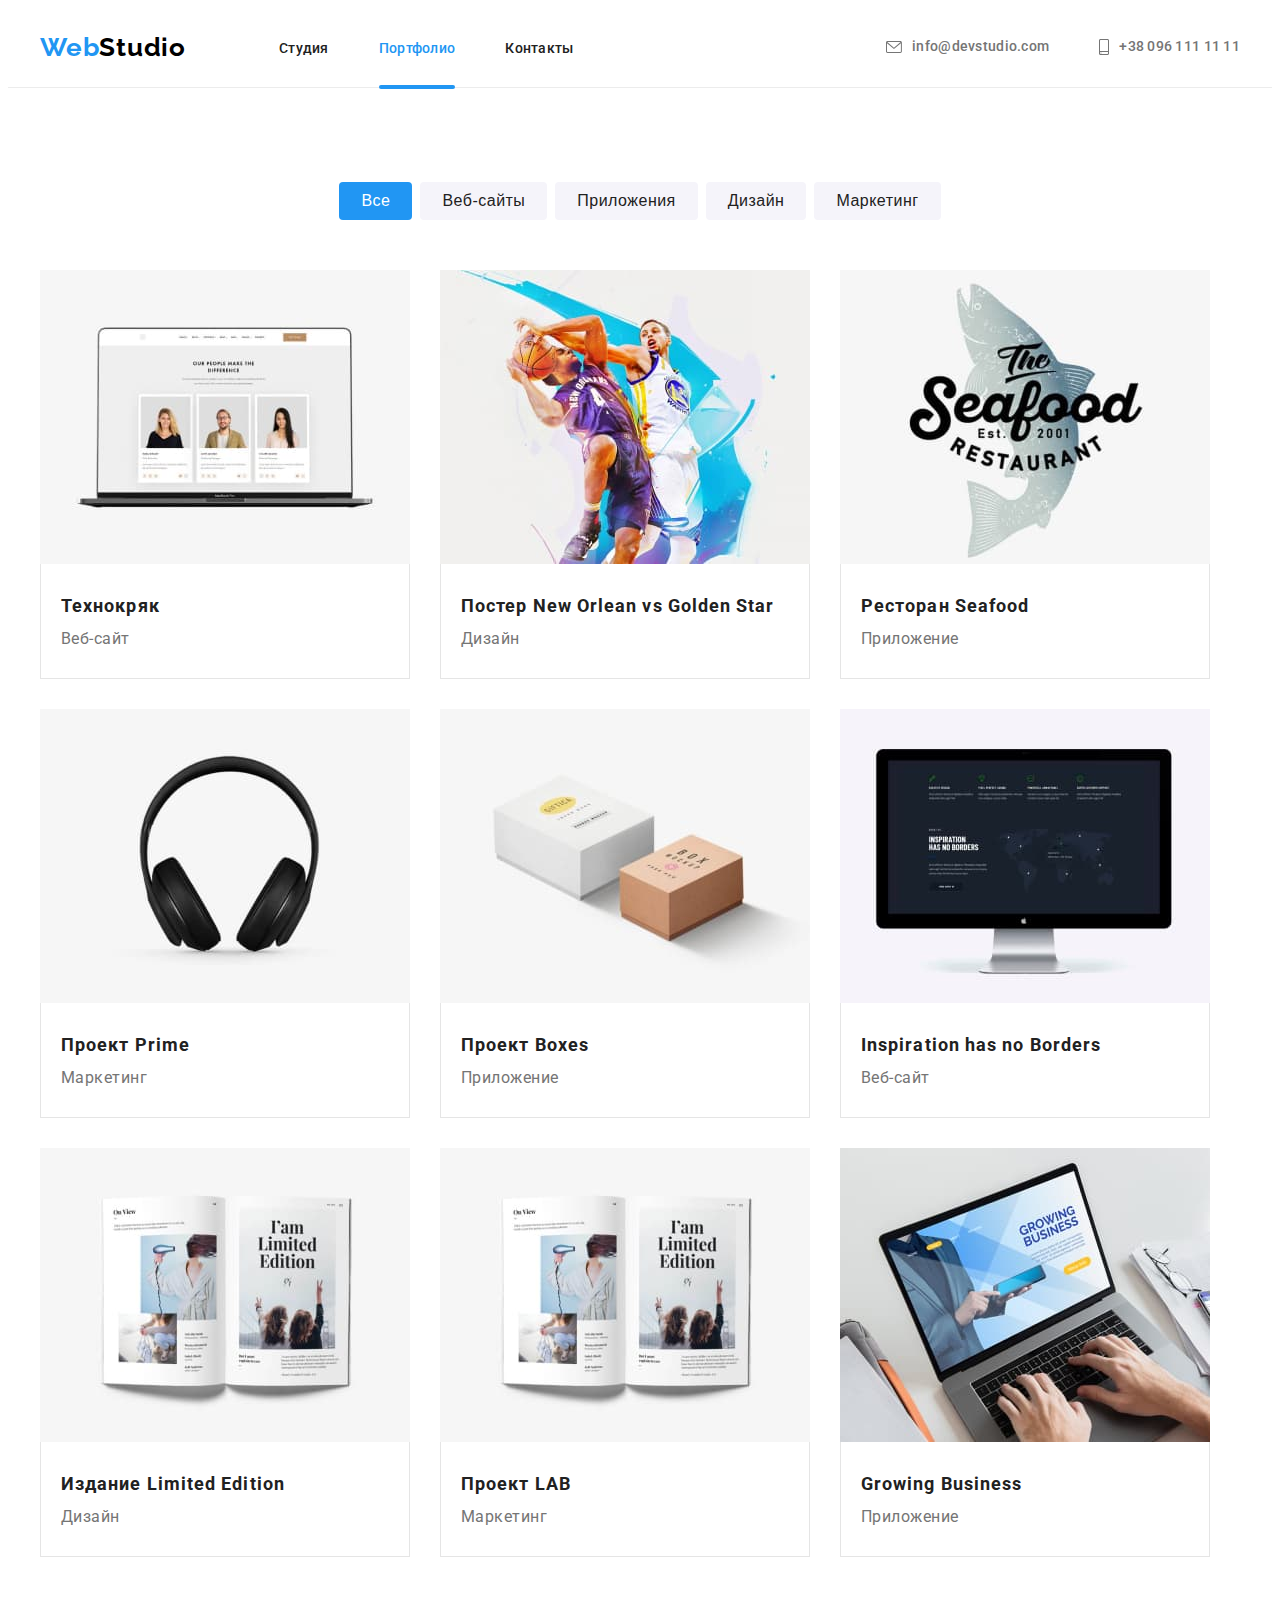
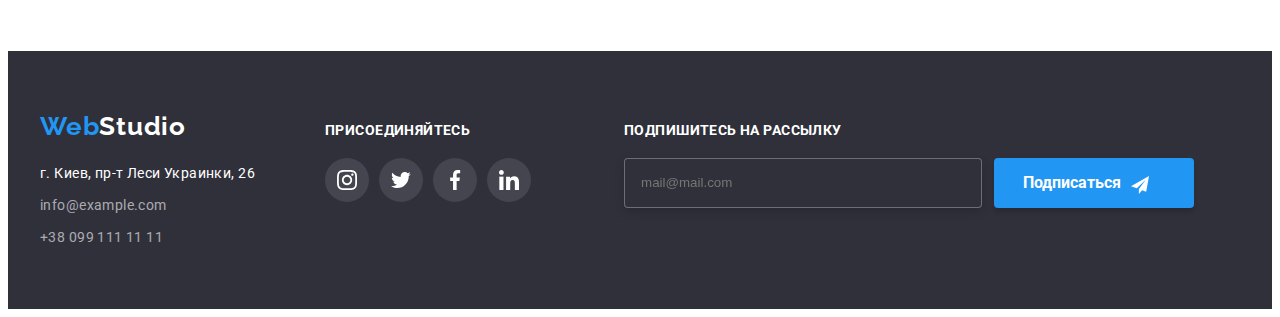
==== portfolio.html @ 1039cb72 "portfolio-bem" ====
<!DOCTYPE html>
<html lang="ru">
  <head>
    <meta charset="UTF-8" />
    <meta http-equiv="X-UA-Compatible" content="IE=edge" />
    <meta name="viewport" content="width=device-width, initial-scale=1.0" />
    <title>Портфолио</title>
    <link rel="preconnect" href="https://fonts.gstatic.com" />
    <link
      href="https://fonts.googleapis.com/css2?family=Raleway:wght@700&family=Roboto:wght@400;500;700;900&display=swap"
      rel="stylesheet"
    />
    <link
      rel="stylesheet"
      href="https://cdnjs.cloudflare.com/ajax/libs/modern-normalize/1.1.0/modern-normalize.min.css"
      integrity="sha512-wpPYUAdjBVSE4KJnH1VR1HeZfpl1ub8YT/NKx4PuQ5NmX2tKuGu6U/JRp5y+Y8XG2tV+wKQpNHVUX03MfMFn9Q=="
      crossorigin="anonymous"
      referrerpolicy="no-referrer"
    />
    <link
      rel="stylesheet"
      href="https://cdnjs.cloudflare.com/ajax/libs/animate.css/4.1.1/animate.min.css"
    />
    <link rel="stylesheet" href="./css/styles.css" />
  </head>
  <body>
    <!--Hader-->
    <header class="header">
      <div class="container header-container">
        <nav class="navigation-header">
          <a class="navigation-header__logo link" href="./" lang="en"
            ><span class="navigation-header__logo-type">Web</span>Studio</a
          >
          <ul class="menu list">
            <li class="menu__item">
              <a class="menu__link menu__link--link" href="./index.html">Студия</a>
            </li>
            <li class="menu__item">
              <a class="menu__link menu__link--curent menu__link--link" href="./portfolio.html"
                >Портфолио</a
              >
            </li>
            <li class="menu__item">
              <a class="menu__link menu__link--link" href="">Контакты</a>
            </li>
          </ul>
        </nav>
        <ul class="contacts-list-header list">
          <li class="contacts-list-header__item">
            <a class="contacts-list-header__mail link" href="mailto:info@devstudio.com">
              <svg class="contacts-list-header__icon-contact" width="16px" height="12px">
                <use href="./images/icons.svg#icon-mail"></use>
              </svg>
              info@devstudio.com</a
            >
          </li>
          <li class="contacts-list-header__item">
            <a class="contacts-list-header__phone-number link" href="tel:+380961111111">
              <svg class="contacts-list-header__icon-contact" width="10px" height="16px">
                <use href="./images/icons.svg#icon-smartphone"></use>
              </svg>
              +38 096 111 11 11</a
            >
          </li>
        </ul>
      </div>
    </header>
    <!--Portfolio-->
    <main>
      <section class="main-container-portfolio">
        <div class="container-portfolio">
          <h1 class="portfolio-title--visually-hidden">Портфолио</h1>
          <ul class="porfolio-list porfolio-list--list">
            <li class="portfolio-list__btn-item">
              <button class="portfolio-list__btn portfolio-list__btn--curent" type="button">
                Все
              </button>
            </li>
            <li class="portfolio-list__btn-item">
              <button class="portfolio-list__btn" type="button">Веб-сайты</button>
            </li>
            <li class="portfolio-list__btn-item">
              <button class="portfolio-list__btn" type="button">Приложения</button>
            </li>
            <li class="portfolio-list__btn-item">
              <button class="portfolio-list__btn" type="button">Дизайн</button>
            </li>
            <li class="portfolio-list__btn-item">
              <button class="portfolio-list__btn" type="button">Маркетинг</button>
            </li>
          </ul>
          <ul class="portfolio-projects portfolio-projects--link">
            <li class="portfolio-projects__item-card">
              <article class="portfolio-projects-product">
                <a
                  class="portfolio-projects__link-overlay--link portfolio-projects__link-overlay"
                  href=""
                >
                  <div class="portfolio-projects__thumb">
                    <img
                      src="./images/portfolio/технокряк.jpg"
                      alt="Технокряк"
                      width="370"
                      height="294"
                    />

                    <p class="portfolio-projects__thumb-text">
                      Технокряк это современная площадка распространения коронавируса. Компании
                      используют эту платформу для цифрового шпионажа и атак на защищённые сервера
                      конкурентов.
                    </p>
                  </div>
                  <div class="portfolio-projects__card">
                    <h3 class="portfolio-projects__title-item">Технокряк</h3>
                    <p class="portfolio-projects__text">Веб-сайт</p>
                  </div>
                </a>
              </article>
            </li>
            <li class="portfolio-projects__item-card">
              <article class="portfolio-projects-product">
                <a
                  class="portfolio-projects__link-overlay--link portfolio-projects__link-overlay"
                  href=""
                >
                  <div class="portfolio-projects__thumb">
                    <img
                      src="./images/portfolio/neworleanvsgoldenstar.jpg"
                      alt="Постер New Orlean vs Golden Star"
                      width="370"
                      height="294"
                    />
                    <p class="portfolio-projects__thumb-text">
                      Технокряк это современная площадка распространения коронавируса. Компании
                      используют эту платформу для цифрового шпионажа и атак на защищённые сервера
                      конкурентов.
                    </p>
                  </div>
                  <div class="portfolio-projects__card">
                    <h3 class="portfolio-projects__title-item">
                      Постер <span lang="en">New Orlean vs Golden Star</span>
                    </h3>
                    <p class="portfolio-projects__text">Дизайн</p>
                  </div>
                </a>
              </article>
            </li>
            <li class="portfolio-projects__item-card">
              <article class="portfolio-projects-product">
                <a
                  class="portfolio-projects__link-overlay--link portfolio-projects__link-overlay"
                  href=""
                >
                  <div class="portfolio-projects__thumb">
                    <img
                      src="./images/portfolio/seafood.jpg"
                      alt="Ресторан Seafood"
                      width="370"
                      height="294"
                    />
                    <p class="portfolio-projects__thumb-text">
                      Технокряк это современная площадка распространения коронавируса. Компании
                      используют эту платформу для цифрового шпионажа и атак на защищённые сервера
                      конкурентов.
                    </p>
                  </div>
                  <div class="portfolio-projects__card">
                    <h3 class="portfolio-projects__title-item">
                      Ресторан <span lang="en">Seafood</span>
                    </h3>
                    <p class="portfolio-projects__text">Приложение</p>
                  </div>
                </a>
              </article>
            </li>
            <li class="portfolio-projects__item-card">
              <article class="portfolio-projects-product">
                <a
                  class="portfolio-projects__link-overlay--link portfolio-projects__link-overlay"
                  href=""
                >
                  <div class="portfolio-projects__thumb">
                    <img
                      src="./images/portfolio/prime.jpg"
                      alt="Проект Prime"
                      width="370"
                      height="294"
                    />
                    <p class="portfolio-projects__thumb-text">
                      Технокряк это современная площадка распространения коронавируса. Компании
                      используют эту платформу для цифрового шпионажа и атак на защищённые сервера
                      конкурентов.
                    </p>
                  </div>
                  <div class="portfolio-projects__card">
                    <h3 class="portfolio-projects__title-item">
                      Проект <span lang="en">Prime</span>
                    </h3>
                    <p class="portfolio-projects__text">Маркетинг</p>
                  </div>
                </a>
              </article>
            </li>
            <li class="portfolio-projects__item-card">
              <article class="portfolio-projects-product">
                <a
                  class="portfolio-projects__link-overlay--link portfolio-projects__link-overlay"
                  href=""
                >
                  <div class="portfolio-projects__thumb">
                    <img
                      src="./images/portfolio/boxes.jpg"
                      alt="Проект Boxes"
                      width="370"
                      height="294"
                    />
                    <p class="portfolio-projects__thumb-text">
                      Технокряк это современная площадка распространения коронавируса. Компании
                      используют эту платформу для цифрового шпионажа и атак на защищённые сервера
                      конкурентов.
                    </p>
                  </div>
                  <div class="portfolio-projects__card">
                    <h3 class="portfolio-projects__title-item">
                      Проект <span lang="en">Boxes</span>
                    </h3>
                    <p class="portfolio-projects__text">Приложение</p>
                  </div>
                </a>
              </article>
            </li>
            <li class="portfolio-projects__item-card">
              <article class="portfolio-projects-product">
                <a
                  class="portfolio-projects__link-overlay--link portfolio-projects__link-overlay"
                  href=""
                >
                  <div class="portfolio-projects__thumb">
                    <img
                      src="./images/portfolio/borders.jpg"
                      alt="Inspiration has no Borders"
                      width="370"
                      height="294"
                    />
                    <p class="portfolio-projects__thumb-text">
                      Технокряк это современная площадка распространения коронавируса. Компании
                      используют эту платформу для цифрового шпионажа и атак на защищённые сервера
                      конкурентов.
                    </p>
                  </div>
                  <div class="portfolio-projects__card">
                    <h3 class="portfolio-projects__title-item" lang="en">
                      Inspiration has no Borders
                    </h3>
                    <p class="portfolio-projects__text">Веб-сайт</p>
                  </div>
                </a>
              </article>
            </li>
            <li class="portfolio-item portfolio-item-card">
              <article class="portfolio-product">
                <a class="link portfolio-link-overlay" href=""> </a>
              </article>
            </li>
            <li class="portfolio-projects__item-card">
              <article class="portfolio-projects-product">
                <a
                  class="portfolio-projects__link-overlay--link portfolio-projects__link-overlay"
                  href=""
                >
                  <div class="portfolio-projects__thumb">
                    <img
                      src="./images/portfolio/limitededition.jpg"
                      alt="Издание Limited Edition"
                      width="370"
                      height="294"
                    />
                    <p class="portfolio-projects__thumb-text">
                      Технокряк это современная площадка распространения коронавируса. Компании
                      используют эту платформу для цифрового шпионажа и атак на защищённые сервера
                      конкурентов.
                    </p>
                  </div>
                  <div class="portfolio-projects__card">
                    <h3 class="portfolio-projects__title-item">
                      Издание <span lang="en">Limited Edition</span>
                    </h3>
                    <p class="portfolio-projects__text">Дизайн</p>
                  </div>
                </a>
              </article>
            </li>
            <li class="portfolio-projects__item-card">
              <article class="portfolio-projects-product">
                <a
                  class="portfolio-projects__link-overlay--link portfolio-projects__link-overlay"
                  href=""
                >
                  <div class="portfolio-projects__thumb">
                    <img
                      src="./images/portfolio/limitededition.jpg"
                      alt="Издание Limited Edition"
                      width="370"
                      height="294"
                    />
                    <p class="portfolio-projects__thumb-text">
                      Технокряк это современная площадка распространения коронавируса. Компании
                      используют эту платформу для цифрового шпионажа и атак на защищённые сервера
                      конкурентов.
                    </p>
                  </div>
                  <div class="portfolio-projects__card">
                    <h3 class="portfolio-projects__title-item">
                      Проект <span lang="en">LAB</span>
                    </h3>
                    <p class="portfolio-projects__text">Маркетинг</p>
                  </div>
                </a>
              </article>
            </li>
            <li class="portfolio-projects__item-card">
              <article class="portfolio-projects-product">
                <a
                  class="portfolio-projects__link-overlay--link portfolio-projects__link-overlay"
                  href=""
                >
                  <div class="portfolio-projects__thumb">
                    <img
                      src="./images/portfolio/growingbusiness.jpg"
                      alt="Inspiration has no Borders"
                      width="370"
                      height="294"
                    />
                    <p class="portfolio-projects__thumb-text">
                      Технокряк это современная площадка распространения коронавируса. Компании
                      используют эту платформу для цифрового шпионажа и атак на защищённые сервера
                      конкурентов.
                    </p>
                  </div>
                  <div class="portfolio-projects__card">
                    <h3 class="portfolio-projects__title-item" lang="en">Growing Business</h3>
                    <p class="portfolio-projects__text">Приложение</p>
                  </div>
                </a>
              </article>
            </li>
          </ul>
        </div>
      </section>
    </main>
    <!--Footer-->
    <footer class="footer">
      <div class="flex-footer container">
        <div class="footer-contacts__contacts">
          <h2 class="footer-contacts__contacts footer-contacts__contacts--visualyhidden">
            Контакты
          </h2>
          <a
            class="footer-contacts__logo-footer footer-contacts__logo-footer--link"
            href="./"
            lang="en"
            ><span class="footer-contacts__logo-type-footer">Web</span>Studio</a
          >
          <address>
            <ul class="address-list address-list--list">
              <li class="address-list__item">
                <a
                  class="address-list__link address-list__link--link"
                  href="https://goo.gl/maps/BbPh7oP68rW8EFUw8"
                  target="_blank"
                  rel="noopener noreferrer"
                  >г. Киев, пр-т Леси Украинки, 26</a
                >
              </li>
              <li class="address-list__item">
                <a
                  class="address-list__mail address-list__link--link"
                  href="mailto:info@example.com"
                  >info@example.com</a
                >
              </li>
              <li class="address-list__item">
                <a class="address-list__phone address-list__link--link" href="tel:+380991111111"
                  >+38 099 111 11 11</a
                >
              </li>
            </ul>
          </address>
        </div>
        <div class="footer-link">
          <h2 class="footer-title">присоединяйтесь</h2>
          <ul class="footer-social-list footer-social-list--list">
            <li class="footer-social-list__item">
              <a href="" class="footer-social-list__link address-list__link--link">
                <svg class="social-list-list__icon" width="20px" height="20px">
                  <use href="./images/icons.svg#icon-instagram"></use>
                </svg>
              </a>
            </li>
            <li class="footer-social-list__item">
              <a href="" class="footer-social-list__link address-list__link--link">
                <svg class="social-list-list__icon" width="20px" height="20px">
                  <use href="./images/icons.svg#icon-twitter"></use>
                </svg>
              </a>
            </li>
            <li class="footer-social-list__item">
              <a href="" class="footer-social-list__link address-list__link--link">
                <svg class="social-list-list__icon" width="20px" height="20px">
                  <use href="./images/icons.svg#icon-facebook"></use>
                </svg>
              </a>
            </li>
            <li class="footer-social-list__item">
              <a href="" class="footer-social-list__link address-list__link--link">
                <svg class="social-list-list__icon" width="20px" height="20px">
                  <use href="./images/icons.svg#icon-linkedin"></use>
                </svg>
              </a>
            </li>
          </ul>
        </div>
        <div class="footer-form">
          <h2 class="form-title">Подпишитесь на рассылку</h2>
          <form class="form js-subscribe-form" autocomplete="off">
            <input class="form__input-form" type="text" name="email" placeholder="mail@mail.com" />
            <button class="form__form-btn" type="submit">
              Подписаться
              <span class="form__icon-form-btn">
                <svg width="18px" height="18px">
                  <use href="./images/icons.svg#icon-iconsend"></use>
                </svg>
              </span>
            </button>
          </form>
        </div>
      </div>
    </footer>
    <script src="./js/js-subscribe-form.js"></script>
  </body>
</html>
---- css/styles.css ----
/*--------------------Variables--------------------*/
:root {
  --main-font: 'Roboto', sans-serif;
  --secondary-font: 'Raleway', sans-serif;
  --accent-color: #2196f3;
  --portfolio-btn: #f5f4fa;
  --timing-function: cubic-bezier(0.4, 0, 0.2, 1);
}

/*-------------------End Variables----------------*/
/*------------------Link List Decor---------------*/
.link {
  text-decoration: none;
}
.list {
  list-style: none;
}
.visually-hidden {
  position: absolute;
  width: 1px;
  height: 1px;
  margin: -1px;
  border: 0;
  padding: 0;

  white-space: nowrap;
  clip-path: inset(100%);
  clip: rect(0 0 0 0);
  overflow: hidden;
}
/*--------------------End Decor--------------------*/

/*---------------------Reset-----------------------*/
h1,
h2,
h3,
h4,
h5,
h6,
p {
  margin-top: 0;
  margin-bottom: 0;
}
ul,
ol {
  margin-top: 0;
  margin-bottom: 0;
  padding-left: 0;
}

img {
  display: block;
  max-width: 100%;
}
/*---------------------EndReset-----------------------*/

/*----------------------Container---------------------*/

.container {
  width: 1200px;
  margin: 0 auto;
  padding-left: 15px;
  padding-right: 15px;
}

/*-----------------------EndContainer-----------------*/

/*---------------------Style Header---------------*/

/*==========BlockHeader===========*/
.header {
  padding-top: 24px;
  padding-bottom: 24px;
  background-color: #ffffff;
  border-bottom: 1px solid #ececec;
}
/*======BlockHeaderContainer=======*/
.header-container {
  display: flex;
}
/*========BlockNavigationHeader======*/
.navigation-header {
  display: flex;
  align-items: center;
}
.navigation-header__logo {
  font-family: var(--secondary-font);
  font-style: normal;
  font-weight: 700;
  font-size: 26px;
  line-height: 1.19;
  letter-spacing: 0.03em;

  color: #000000;

  margin-right: 93px;
}
.navigation-header__logo-type {
  font-family: var(--secondary-font);
  font-style: normal;
  font-weight: 700;
  font-size: 26px;
  line-height: 1.19;
  letter-spacing: 0.03em;

  color: var(--accent-color);
}
/*=======BlockMenu=========*/
.menu {
  display: flex;
  align-items: center;
}
.menu__item:not(:last-child) {
  margin-right: 50px;
}
.menu__link {
  font-family: var(--main-font);
  font-weight: 500;
  font-size: 14px;
  line-height: 1.14;
  letter-spacing: 0.02em;

  position: relative;

  color: #212121;

  transition-property: color;
  transition-duration: 250ms;
  transition-timing-function: cubic-bezier(0.4, 0, 0.2, 1);
}
.menu__link--curent {
  color: var(--accent-color);
}
.menu__link--link {
  text-decoration: none;
}
.menu__link::after {
  content: '';
  display: block;
  position: absolute;
  width: 100%;
  height: 4px;
  bottom: -33px;

  background-color: #2196f3;
  border-radius: 2px;
  opacity: 0;
  transition: 250ms var(--timing-function);
}
.menu__link--curent::after {
  color: var(--accent-color);
  content: '';
  display: block;
  position: absolute;
  width: 100%;
  height: 4px;
  bottom: -33px;

  background-color: #2196f3;
  border-radius: 2px;
  opacity: 1;
  transition: 250ms var(--timing-function);
}
.menu__link:hover,
.menu__link:focus {
  color: var(--accent-color);
}
.menu__link:hover::after,
.menu__link:focus::after {
  color: var(--accent-color);
  opacity: 1;
}
/*======BlockContactsHeader=======*/
.contacts-list-header {
  margin-left: auto;
  display: flex;
  align-items: center;
}
.contacts-list-header__item:not(:last-child) {
  margin-right: 50px;
}

.contacts-list-header__mail {
  font-family: var(--main-font);
  font-weight: 500;
  font-size: 14px;
  line-height: 1.14;
  letter-spacing: 0.02em;

  color: #757575;

  display: flex;
  align-items: center;

  transition-property: color;
  transition-duration: 250ms;
  transition-timing-function: cubic-bezier(0.4, 0, 0.2, 1);
}
.contacts-list-header__mail:hover,
.contacts-list-header__mail:focus {
  color: var(--accent-color);
}
.contacts-list-header__phone-number {
  font-family: var(--main-font);
  font-weight: 500;
  font-size: 14px;
  line-height: 1.14;
  letter-spacing: 0.02em;

  color: #757575;

  display: flex;
  align-items: center;
  transition-property: color;
  transition-duration: 250ms;
  transition-timing-function: cubic-bezier(0.4, 0, 0.2, 1);
}
.contacts-list-header__phone-number:hover,
.contacts-list-header__phone-number:focus {
  color: var(--accent-color);
}
.contacts-list-header__icon-contact {
  fill: currentColor;
  margin-right: 10px;
}
/*----------------End Header----------------*/

body {
  font-family: var(--main-font);
}

/*----------------Hero-----------------------*/
/*=====BlockHero========*/
.hero {
  background-image: linear-gradient(rgba(47, 48, 58, 0.4), rgba(47, 48, 58, 0.4)),
    url('../images/bg-img/bg-img.jpg');
  background-color: #c4c4c4;
  background-size: cover;
  padding-top: 200px;
  padding-bottom: 200px;
}
/*======NestedBlock=======*/
.hero-container {
  width: 1200px;
  margin: 0 auto;
  padding-left: 15px;
  padding-right: 15px;
}
/*======NestedBlock=======*/
.hero-title {
  font-weight: 900;
  font-size: 44px;
  line-height: 1.36;
  text-align: center;
  letter-spacing: 0.06em;
  text-transform: uppercase;

  color: #ffffff;

  margin: 0 auto;
  width: 696px;
  margin-bottom: 30px;
}
/*======NestedBlock=======*/
.modal-btn {
  box-shadow: 0px 4px 4px rgba(0, 0, 0, 0.15);
  border-radius: 4px;
  height: 50px;
  padding: 10px 32px;
  margin-bottom: 200px;

  background-color: var(--accent-color);
  font-weight: 700;
  font-size: 16px;
  line-height: 1.87;
  letter-spacing: 0.06em;

  display: flex;
  align-items: center;
  text-align: center;

  margin: 0 auto;
  cursor: pointer;
  border: none;

  color: #ffffff;
}

/*------------------End Hero-------------------*/

/*----------------Advantages--------------------*/
/*=========AdvantagesBlock===============*/
.advantages {
  background-color: #ffffff;
  padding-top: 94px;
  padding-bottom: 94px;
}
.advantages-container {
  width: 1200px;
  margin: 0 auto;
  padding-left: 15px;
  padding-right: 15px;

  display: flex;
  align-items: center;
}
/*======NestedBlock=======*/
.advantages-title--visually-hidden {
  position: absolute;
  width: 1px;
  height: 1px;
  margin: -1px;
  border: 0;
  padding: 0;

  white-space: nowrap;
  clip-path: inset(100%);
  clip: rect(0 0 0 0);
  overflow: hidden;
}
/*======NestedBlock=======*/
.advantages-list {
  display: flex;
  align-items: center;
}
.advantages-list--list-hidden {
  list-style: none;
}
.advantages-list__item {
  width: 270px;
  flex-basis: calc((100% - 120px) / 4);
}
.advantages-list__item:not(:last-child) {
  margin-right: 30px;
}
.advantages-list__icon {
  display: flex;
  align-items: center;
  justify-content: center;

  width: 270px;
  height: 120px;

  background: #f5f4fa;
  border-radius: 4px;

  margin-bottom: 30px;
}
.advantages-list__title {
  font-weight: 700;
  font-size: 14px;
  line-height: 1.14;
  letter-spacing: 0.03em;
  text-transform: uppercase;

  color: #212121;
  padding-bottom: 10px;
}
.advantages-list__text {
  font-weight: 400;
  font-size: 14px;
  line-height: 24px;
  letter-spacing: 0.03em;

  color: #757575;
}
/*-----------------End Advantages----------------*/

/*-----------------About AS----------------------*/
/*=======BlockAboutAs==============*/

.about-as {
  background-color: #ffffff;
  padding-bottom: 94px;
}
.container-about-as {
  width: 1200px;
  margin: 0 auto;
  padding-left: 15px;
  padding-right: 15px;
}
.about-as-title {
  font-weight: 700;
  font-size: 36px;
  line-height: 1.16;
  text-align: center;
  letter-spacing: 0.03em;

  color: #212121;

  margin-bottom: 50px;
}
.about-as-list {
  display: flex;
  align-items: center;
}
.about-as-list--list {
  list-style: none;
}

.about-as-list__item:not(:last-child) {
  margin-right: 30px;
}

.product {
  display: flex;
  position: relative;
}
.product__thumb {
  width: 370px;
  height: 70px;
  bottom: 0;
  background: rgba(47, 48, 58, 0.8);

  display: flex;
  align-items: center;
  justify-content: center;
  margin: 0 auto;
  text-align: center;

  position: absolute;
}
.products__actions-title {
  font-family: var(--main-font);
  font-style: normal;
  font-weight: 700;
  font-size: 14px;
  line-height: 16px;
  text-align: center;
  letter-spacing: 0.03em;
  text-transform: uppercase;

  color: #ffffff;
}
/*-----------------End About-As------------------*/
/*-----------------Our Team----------------------*/

/*==========BlockOurTeam==========*/
.our-team {
  background-color: #f5f4fa;
  padding-top: 94px;
  padding-bottom: 94px;
}
.our-team-container {
  width: 1200px;
  margin: 0 auto;
  padding-left: 15px;
  padding-right: 15px;
}
.our-team-title {
  font-weight: 700;
  font-size: 36px;
  line-height: 1.16;
  text-align: center;
  letter-spacing: 0.03em;

  color: #212121;

  margin-bottom: 46px;
}
.our-team-list {
  display: flex;
  align-items: center;
  flex-wrap: wrap;
  margin-top: -30px;
  margin-left: -30px;
}
.our-team-list--list {
  list-style: none;
}
.our-team-list__item {
  margin-top: 30px;
  margin-left: 30px;

  background: #ffffff;

  box-shadow: 0px 1px 3px rgba(0, 0, 0, 0.12), 0px 1px 1px rgba(0, 0, 0, 0.14),
    0px 2px 1px rgba(0, 0, 0, 0.2);
  border-radius: 0px 0px 4px 4px;
}
.people {
  padding-top: 30px;
  padding-bottom: 26px;
  padding-right: 32px;
  padding-left: 32px;
}

.people__title {
  font-weight: 500;
  font-size: 16px;
  line-height: 1.18;
  text-align: center;
  letter-spacing: 0.03em;
  margin-bottom: 10px;

  color: #212121;
}

.people__text {
  font-weight: 400;
  font-size: 16px;
  line-height: 1.18;
  text-align: center;
  letter-spacing: 0.03em;

  color: #757575;

  margin-bottom: 16px;
}
/*========Block===========*/
.social-list {
  display: flex;
  align-items: center;
  justify-content: space-between;
}
.social-list--list {
  list-style: none;
}

.social-list__link {
  display: flex;
  align-items: center;
  justify-content: center;
  width: 44px;
  height: 44px;
  border-radius: 50%;
  fill: #afb1b8;

  transition-property: fill, background-color;
  transition-duration: 250ms;
  transition-timing-function: cubic-bezier(0.4, 0, 0.2, 1);
}
.social-list__link--link {
  list-style: none;
}
.social-list__link:hover,
.social-list__link:focus {
  background-color: var(--accent-color);
  fill: #ffffff;
}

/*-----------------End Our Team----------------------*/

/*----------------- Our Partners----------------------*/
.our-partners {
  background-color: #ffffff;
  padding-top: 94px;
  padding-bottom: 94px;
}
.our-partners-container {
  width: 1200px;
  margin: 0 auto;
  padding-left: 15px;
  padding-right: 15px;
}
.our-partners-title {
  font-weight: 700;
  font-size: 36px;
  line-height: 1.16;
  text-align: center;
  letter-spacing: 0.03em;

  color: #212121;
  margin-bottom: 50px;
}
.our-partners-list {
  fill: #afb1b8;

  display: flex;
  align-items: center;
}
.our-partners-list--list {
  list-style: none;
}
.our-partners-list__item:not(:last-child) {
  margin-right: 30px;
}
.our-partners-list__link {
  display: flex;
  align-items: center;
  justify-content: center;

  display: flex;
  width: 170px;
  height: 92px;
  left: 215px;
  top: 2493px;

  fill: #afb1b8;

  border: 1px solid #afb1b8;
  box-sizing: border-box;
  border-radius: 4px;

  display: flex;
  align-items: center;
  transition-property: fill, border;

  transition-duration: 250ms;
  transition-timing-function: cubic-bezier(0.4, 0, 0.2, 1);
}
.our-partners-list__link:hover,
.our-partners-list__link:focus {
  fill: var(--accent-color);
  border: 1px solid var(--accent-color);
}
.our-partners-list__icon-partners {
  display: flex;
  align-items: center;
}

/*-----------------End Our Partners----------------------*/

/*-----------------Footer-------------------------*/
/*======BlockFooter=============*/
.footer {
  background-color: #2f303a;
  padding-bottom: 60px;
  padding-top: 60px;
}
.flex-footer {
  display: flex;
  align-items: baseline;

  width: 1200px;
  margin: 0 auto;
  padding-left: 15px;
  padding-right: 15px;
}

.footer-contacts__contacts {
  margin-right: 70px;
}
.footer-contacts__contacts--visualyhidden {
  position: absolute;
  width: 1px;
  height: 1px;
  margin: -1px;
  border: 0;
  padding: 0;

  white-space: nowrap;
  clip-path: inset(100%);
  clip: rect(0 0 0 0);
  overflow: hidden;
}
.footer-contacts__logo-footer {
  font-family: var(--secondary-font);
  font-style: normal;
  font-weight: 700;
  font-size: 26px;
  line-height: 1.19;
  letter-spacing: 0.03em;

  color: #ffffff;

  display: block;
  align-items: center;
  margin-bottom: 20px;
}
.footer-contacts__logo-type-footer {
  font-family: var(--secondary-font);
  font-style: normal;
  font-weight: 700;
  font-size: 26px;
  line-height: 1.19;
  letter-spacing: 0.03em;

  color: #2196f3;
}
.footer-contacts__logo-footer--link {
  text-decoration: none;
}
/*======BlockAddress========*/
.address-list {
  display: flex;
  flex-direction: column;
}
.address-list--list {
  list-style: none;
}
.address-list__item:not(:last-child) {
  margin-bottom: 9px;
}
.address-list__link {
  font-style: normal;
  font-weight: 400;
  font-size: 14px;
  line-height: 1.71;
  letter-spacing: 0.03em;

  color: #ffffff;

  transition-property: color;
  transition-duration: 250ms;
  transition-timing-function: cubic-bezier(0.4, 0, 0.2, 1);
}
.address-list__link--link {
  text-decoration: none;
}
.address-list__mail {
  font-style: normal;
  font-weight: 400;
  font-size: 14px;
  line-height: 1.71;
  letter-spacing: 0.03em;

  color: rgba(255, 255, 255, 0.6);

  transition-property: color;
  transition-duration: 250ms;
  transition-timing-function: cubic-bezier(0.4, 0, 0.2, 1);
}

.address-list__phone {
  font-style: normal;
  font-weight: 400;
  font-size: 14px;
  line-height: 21.714px;
  letter-spacing: 0.03em;

  color: rgba(255, 255, 255, 0.6);

  transition-property: color;
  transition-duration: 250ms;
  transition-timing-function: cubic-bezier(0.4, 0, 0.2, 1);
}
.address-list__link:hover,
.address-list__link:focus {
  color: rgba(255, 255, 255, 0.6);
}
.address-list__mail:hover,
.address-list__mail:focus,
.address-list__phone:hover,
.address-list__phone:focus {
  color: #ffffff;
}
/*========BlockForm===========*/
.footer-link {
  margin-right: 93px;
}
.footer-title {
  width: 145px;
  height: 16px;

  font-family: var(--main-font);
  font-style: normal;
  font-weight: 700;
  font-size: 14px;
  line-height: 16px;
  letter-spacing: 0.03em;
  text-transform: uppercase;
  text-align: center;
  margin-bottom: 20px;

  color: #ffffff;
  display: block;
}
.footer-social-list {
  display: flex;
  align-items: center;
}
.footer-social-list--list {
  list-style: none;
}
.footer-social-list__item {
  display: flex;
}
.footer-social-list__item:not(:last-child) {
  margin-right: 10px;
}
.footer-social-list__link {
  display: flex;
  align-items: center;
  justify-content: center;
  width: 44px;
  height: 44px;
  border-radius: 50%;
  background: rgba(255, 255, 255, 0.1);
  fill: #ffffff;
  transition-property: background-color;
  transition-duration: 250ms;
  transition-timing-function: cubic-bezier(0.4, 0, 0.2, 1);
}
.footer-social-list__link:hover,
.footer-social-list__link:focus {
  background-color: var(--accent-color);
}
/*=======BlockForm=========*/
.form-title {
  margin-bottom: 20px;
  display: block;

  font-family: var(--main-font);
  font-style: normal;
  font-weight: 700;
  font-size: 14px;
  line-height: 16px;
  letter-spacing: 0.03em;
  text-transform: uppercase;

  color: #ffffff;
}
.form {
  display: flex;
  align-items: center;
  justify-content: center;
}

.form__input-form {
  width: 358px;
  height: 50px;
  left: 815px;
  top: 2787px;

  padding-left: 16px;
  padding-top: 15px;
  padding-bottom: 15px;
  margin-right: 12px;

  background: #2f303a;
  color: #ffffff;

  border: 1px solid rgba(255, 255, 255, 0.3);
  box-sizing: border-box;
  filter: drop-shadow(0px 4px 4px rgba(0, 0, 0, 0.15));
  border-radius: 4px;
}

.form__form-btn {
  width: 200px;
  height: 50px;

  display: flex;

  align-items: center;

  cursor: pointer;
  border: none;

  font-family: var(--main-font);
  font-style: normal;
  font-weight: 700;
  font-size: 16px;
  line-height: 30px;
  padding-left: 29px;

  color: #ffffff;

  background: #2196f3;
  box-shadow: 0px 4px 4px rgba(0, 0, 0, 0.15);
  border-radius: 4px;
}
.form__icon-form-btn {
  height: 18px;
  width: 18px;
  margin-left: 10px;
}
/*------------------End Footer--------------------*/

/*-----------------Portfolio----------------------*/
.main-container-portfolio {
  padding-bottom: 94px;
  padding-top: 94px;
}
.container-portfolio {
  width: 1200px;
  margin: 0 auto;
  padding-left: 15px;
  padding-right: 15px;
}
.portfolio-title--visually-hidden {
  position: absolute;
  width: 1px;
  height: 1px;
  margin: -1px;
  border: 0;
  padding: 0;

  white-space: nowrap;
  clip-path: inset(100%);
  clip: rect(0 0 0 0);
  overflow: hidden;
}
/*=======BlockButton=======*/
.porfolio-list {
  display: flex;
  justify-content: center;
  align-items: center;
  margin-bottom: 50px;
}
.porfolio-list--list {
  list-style: none;
}
.portfolio-list__btn-item:not(:last-child) {
  margin-right: 8px;
}
.portfolio-list__btn {
  background: var(--portfolio-btn);
  font-weight: 500;
  font-size: 16px;
  line-height: 1.62;
  text-align: center;
  letter-spacing: 0.03em;
  cursor: pointer;
  color: #212121;

  border: none;

  background: #f5f4fa;
  border-radius: 4px;
  padding: 6px 22px;

  transition-property: color, background-color, box-shadow;
  transition-duration: 250ms;
  transition-timing-function: cubic-bezier(0.4, 0, 0.2, 1);
}
.portfolio-list__btn:hover,
.portfolio-list__btn:focus {
  background-color: var(--accent-color);
  color: #ffffff;
  box-shadow: 0px 3px 1px rgba(0, 0, 0, 0.1), 0px 1px 2px rgba(0, 0, 0, 0.08),
    0px 2px 2px rgba(0, 0, 0, 0.12);
  border-radius: 4px;
}
.portfolio-list__btn--curent {
  background-color: var(--accent-color);
  color: #ffffff;
}
/*=======BlockProject==========*/
.portfolio-projects {
  display: flex;
  flex-wrap: wrap;
  margin-top: -30px;
  margin-left: -30px;
}
.portfolio-projects--link {
  list-style: none;
}

.portfolio-projects__item-card {
  background: #ffffff;

  margin-top: 30px;
  margin-left: 30px;

  transition-property: box-shadow;
  transition-duration: 250ms;
  transition-timing-function: cubic-bezier(0.4, 0, 0.2, 1);
}
.portfolio-projects-product {
  display: flex;
}
.portfolio-projects__link-overlay--link {
  text-decoration: none;
}
.portfolio-projects__link-overlay:hover,
.portfolio-projects__link-overlay:focus {
  box-shadow: 0px 1px 1px rgba(0, 0, 0, 0.12), 0px 4px 4px rgba(0, 0, 0, 0.06),
    1px 4px 6px rgba(0, 0, 0, 0.16);
}
.portfolio-projects__thumb {
  position: relative;
  overflow: hidden;
}
.portfolio-projects__thumb-text {
  display: flex;
  align-items: center;
  justify-content: center;

  position: absolute;
  height: 100%;
  height: 100%;
  padding: 64px 24px;

  font-family: var(--main-font);
  font-style: normal;
  font-weight: 400;
  font-size: 18px;
  line-height: 28px;

  letter-spacing: 0.03em;

  color: #ffffff;
  background: rgba(33, 150, 243, 0.9);

  transform: translateY(0);
  transition: transform 250ms var(--timing-function);
}
.portfolio-projects__card {
  border: 1px solid #e5e5e5;
  border-top: none;
  padding: 24px 20px;
}
.portfolio-projects__title-item {
  font-weight: 700;
  font-size: 18px;
  line-height: 2;
  letter-spacing: 0.06em;

  color: #212121;
}
.portfolio-projects__text {
  font-weight: 400;
  font-size: 16px;
  line-height: 1.87;
  letter-spacing: 0.03em;

  color: #757575;
}
.portfolio-projects__link-overlay:hover,
.portfolio-projects__link-overlay:focus {
  transition-property: box-shadow;
  transition-duration: 250ms;
  transition-timing-function: cubic-bezier(0.4, 0, 0.2, 1);
}
.portfolio-projects__link-overlay:hover .portfolio-projects__thumb-text,
.portfolio-projects__link-overlay:focus .portfolio-projects__thumb-text {
  transform: translateY(-100%);
  transition: transform 250ms var(--timing-function);
}
/*-----------------End Portfolio Main-----------------*/

/*-------------------modalWindow---------------*/
.backdrop {
  position: fixed;

  width: 100vw;
  height: 100vh;
  left: 0px;
  top: 0px;

  opacity: 1;

  pointer-events: auto;
  background: rgba(0, 0, 0, 0.2);
  transform: scale(1);

  transition: opacity 250ms var(--timing-function), visibility 250ms var(--timing-function);
}
.backdrop.is-hidden {
  opacity: 0;
  pointer-events: none;
  visibility: hidden;
  transform: scale(1);
}
.backdrop.is-hidden .modal-window {
  transform: translate(-50%, -50%) scale(0.5);
}
.modal-window {
  position: absolute;
  width: 528px;
  top: 50%;
  left: 50%;

  display: flex;
  flex-direction: column;

  background: #ffffff;
  box-shadow: 0px 1px 3px rgba(0, 0, 0, 0.12), 0px 1px 1px rgba(0, 0, 0, 0.14),
    0px 2px 1px rgba(0, 0, 0, 0.2);
  border-radius: 4px;

  transform: translate(-50%, -50%) scale(1);

  transition: transform 250ms var(--timing-function);
}
.button-close {
  position: absolute;
  top: 0;
  right: 0;
  width: 30px;
  height: 30px;

  transform: translateY(-50%);

  margin-right: 10px;

  background: #ffffff;

  border: 1px solid rgba(0, 0, 0, 0.1);
  box-sizing: border-box;
  cursor: pointer;
  border-radius: 50%;

  visibility: visible;
  display: flex;

  align-items: center;
  justify-content: center;
}
.button-close:hover,
.button-close:focus {
  fill: var(--accent-color);
}
/*-------------------endModalWindow------------*/

/*-------------------ModalWindowForm------------*/

.modal-window-form-title {
  font-family: var(--main-font);
  font-style: normal;
  font-weight: 700;
  font-size: 20px;
  line-height: 23px;
  text-align: center;
  letter-spacing: 0.03em;

  color: #212121;

  margin: 40px 40px 12px 40px;
}
textarea {
  resize: none;
}
.modal-window-form {
  margin-left: auto;
  margin-right: auto;
  padding-left: 40px;
  padding-right: 40px;
}
.form-field {
  position: relative;
  display: flex;
  flex-direction: column;
}
.form-field:not(:last-child) {
  margin-bottom: 10px;
}
.accept {
  margin-top: 20px;
  margin-bottom: 30px;
}
.form-field label {
  font-family: var(--main-font);
  font-style: normal;
  font-weight: 400;
  font-size: 12px;
  line-height: 14px;

  letter-spacing: 0.01em;

  color: #757575;
}

.form-field textarea::placeholder {
  font-family: var(--main-font);
  font-style: normal;
  font-weight: 400;
  font-size: 14px;
  line-height: 16px;
  letter-spacing: 0.01em;

  color: rgba(117, 117, 117, 0.5);
}
.accept {
  display: flex;
  align-items: center;
  font-family: var(--main-font);
  font-style: normal;
  font-weight: 400;
  font-size: 14px;
  line-height: 24px;

  letter-spacing: 0.03em;

  color: #757575;
}

.form-link-pdf {
  font-family: var(--main-font);
  font-style: normal;
  font-weight: 400;
  font-size: 14px;
  line-height: 24px;

  letter-spacing: 0.03em;

  color: var(--accent-color);
  border-bottom: 1px solid var(--accent-color);
}

.input-form-decor {
  width: 448px;
  height: 40px;

  padding-left: 40px;

  border: 1px solid rgba(33, 33, 33, 0.2);
  box-sizing: border-box;
  border-radius: 4px;
  margin-top: 4px;

  transition-property: border;

  transition-duration: 250ms;
  transition-timing-function: var(--timing-function);

  outline: none;
}
.input-form-decor:hover,
.input-form-decor:focus {
  border: 1px solid var(--accent-color);
}
.modal-icon-svg {
  position: absolute;
  display: inline-block;
  left: 12px;
  top: 50%;
  width: 18px;
  height: 18px;

  transition-property: fill;

  transition-duration: 250ms;
  transition-timing-function: var(--timing-function);
}
.input-form-decor:focus ~ .modal-icon-svg,
.input-form-decor:hover ~ .modal-icon-svg {
  fill: var(--accent-color);
}
.text-area-decor {
  padding: 11px 16px;
  border: 1px solid rgba(33, 33, 33, 0.2);
  box-sizing: border-box;
  border-radius: 4px;
  margin-top: 4px;

  transition-property: border;

  transition-duration: 250ms;
  transition-timing-function: var(--timing-function);
}

.text-area-decor:hover,
.text-area-decor:focus {
  border: 1px solid var(--accent-color);
}
.checkbox-input {
  -webkit-appearance: none;
  -moz-appearance: none;
  appearance: none;

  position: absolute;
}

.checkbox-icon {
  display: inline-flex;
  width: 16px;
  height: 15px;

  margin-right: 7px;

  cursor: pointer;

  background-image: url(../images/check-box-img/vector.svg);
}
.checkbox-input:checked + .checkbox-icon {
  background-image: url(../images/check-box-img/icon-check-done.svg);
}
.modal-form-btn {
  display: flex;
  align-items: center;
  justify-content: center;
  margin: 0 auto;

  width: 200px;
  height: 50px;

  cursor: pointer;
  border: none;

  background: #2196f3;
  box-shadow: 0px 4px 4px rgba(0, 0, 0, 0.15);
  border-radius: 4px;

  font-family: var(--main-font);
  font-style: normal;
  font-weight: 700;
  font-size: 16px;
  line-height: 30px;

  letter-spacing: 0.06em;

  color: #ffffff;

  margin-bottom: 40px;
}
/*-------------------endModalWindowForm------------*/
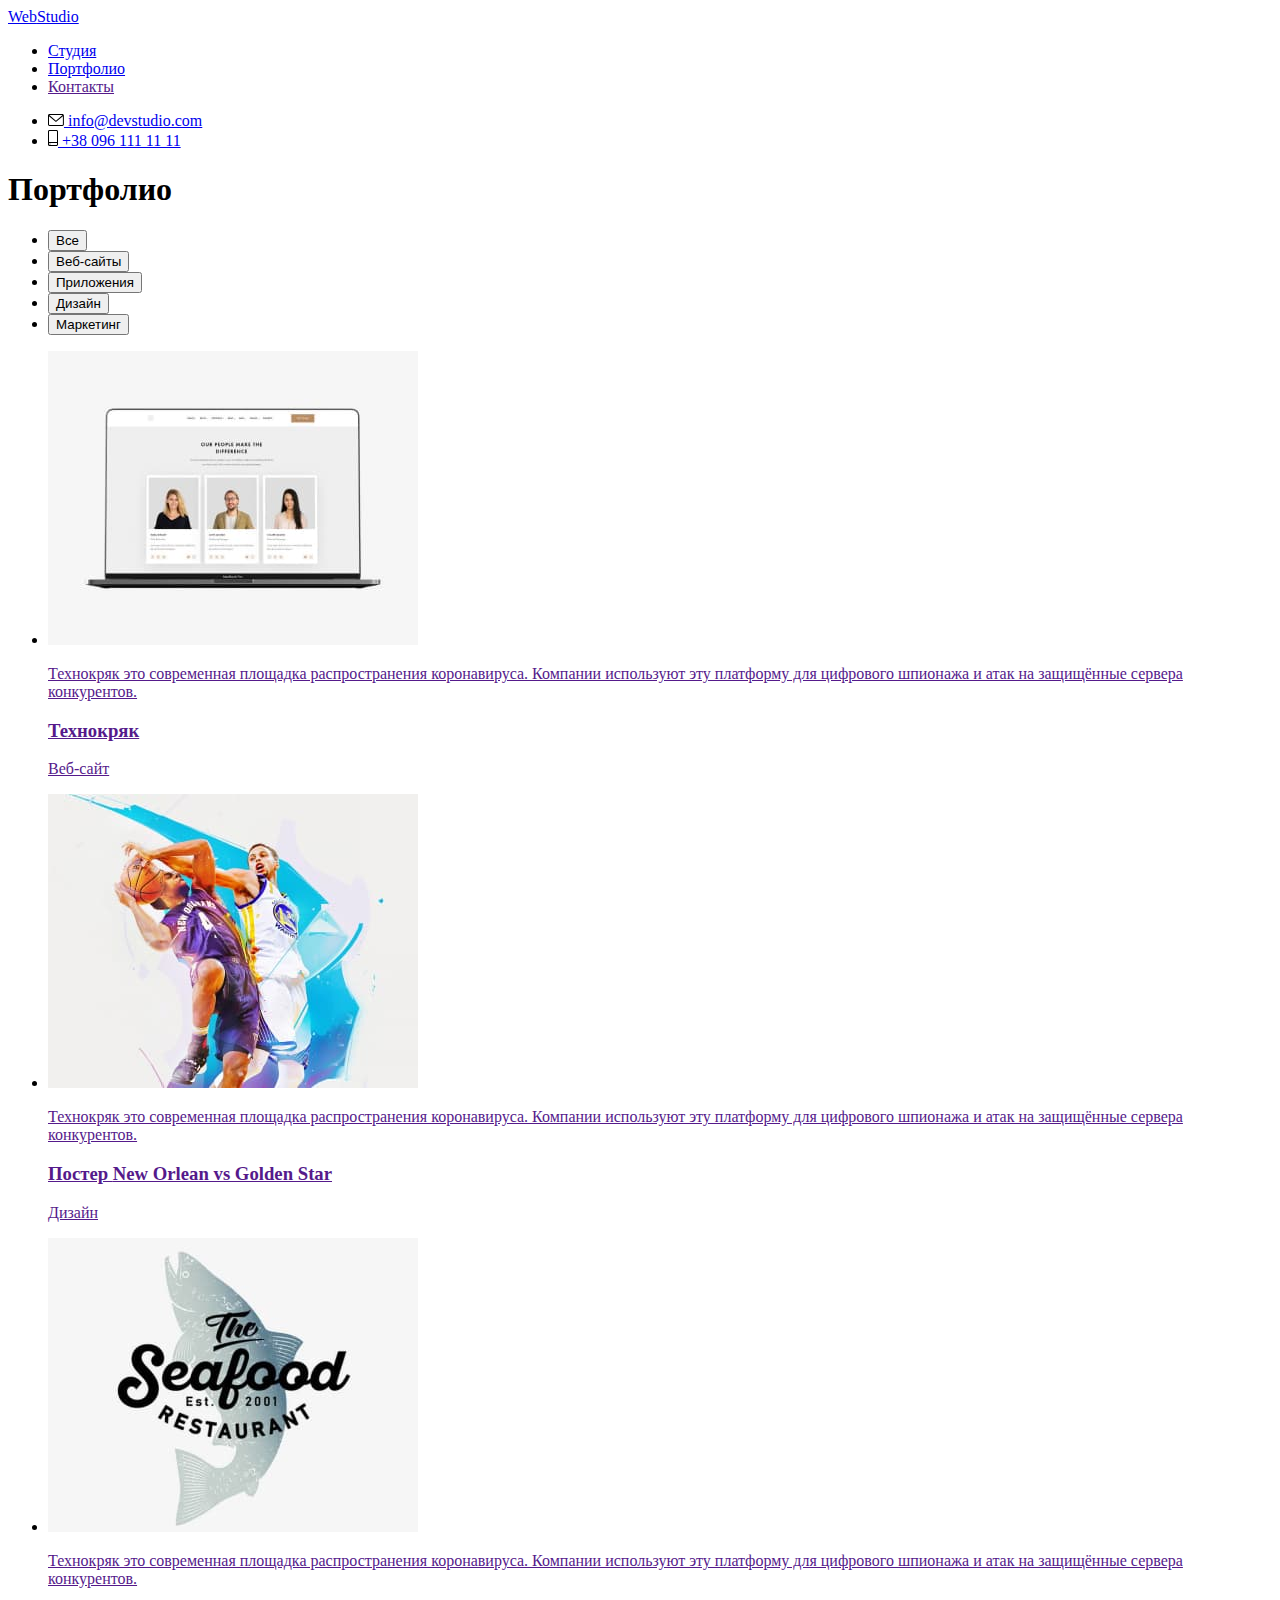
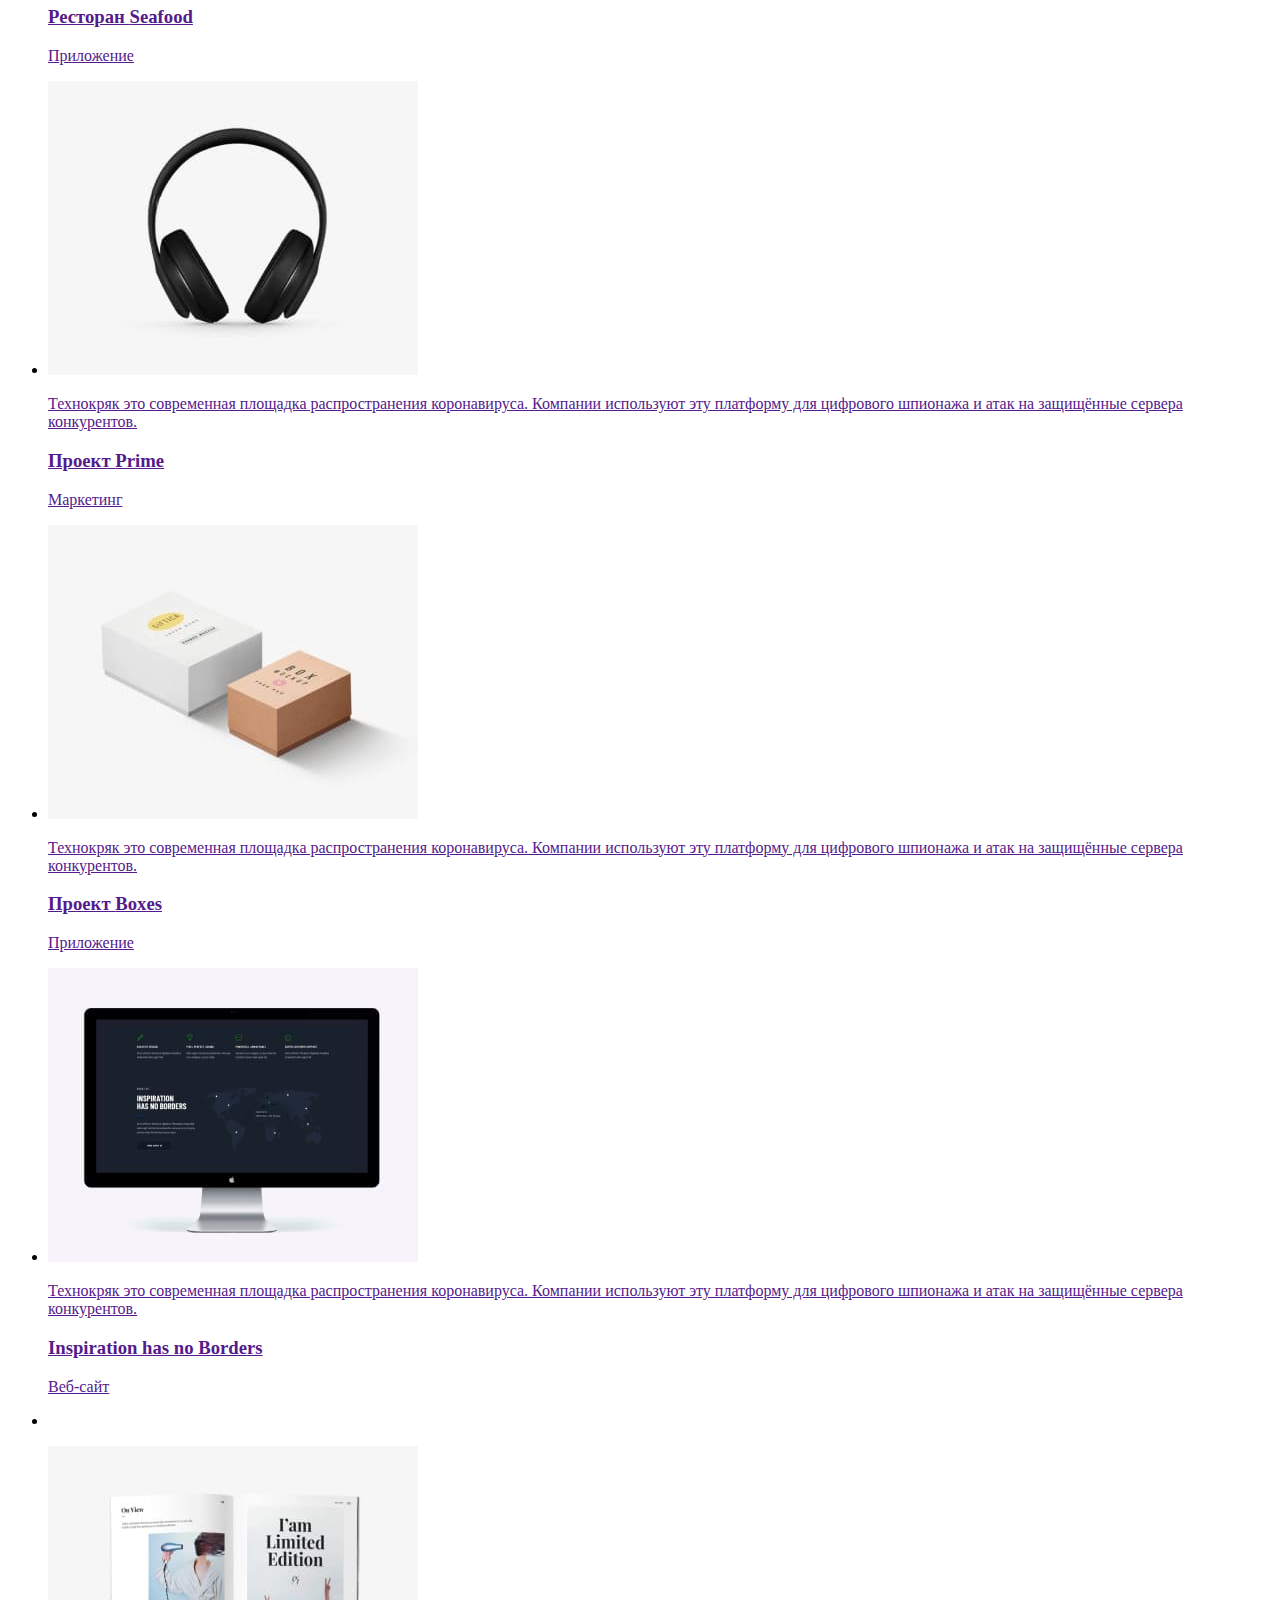
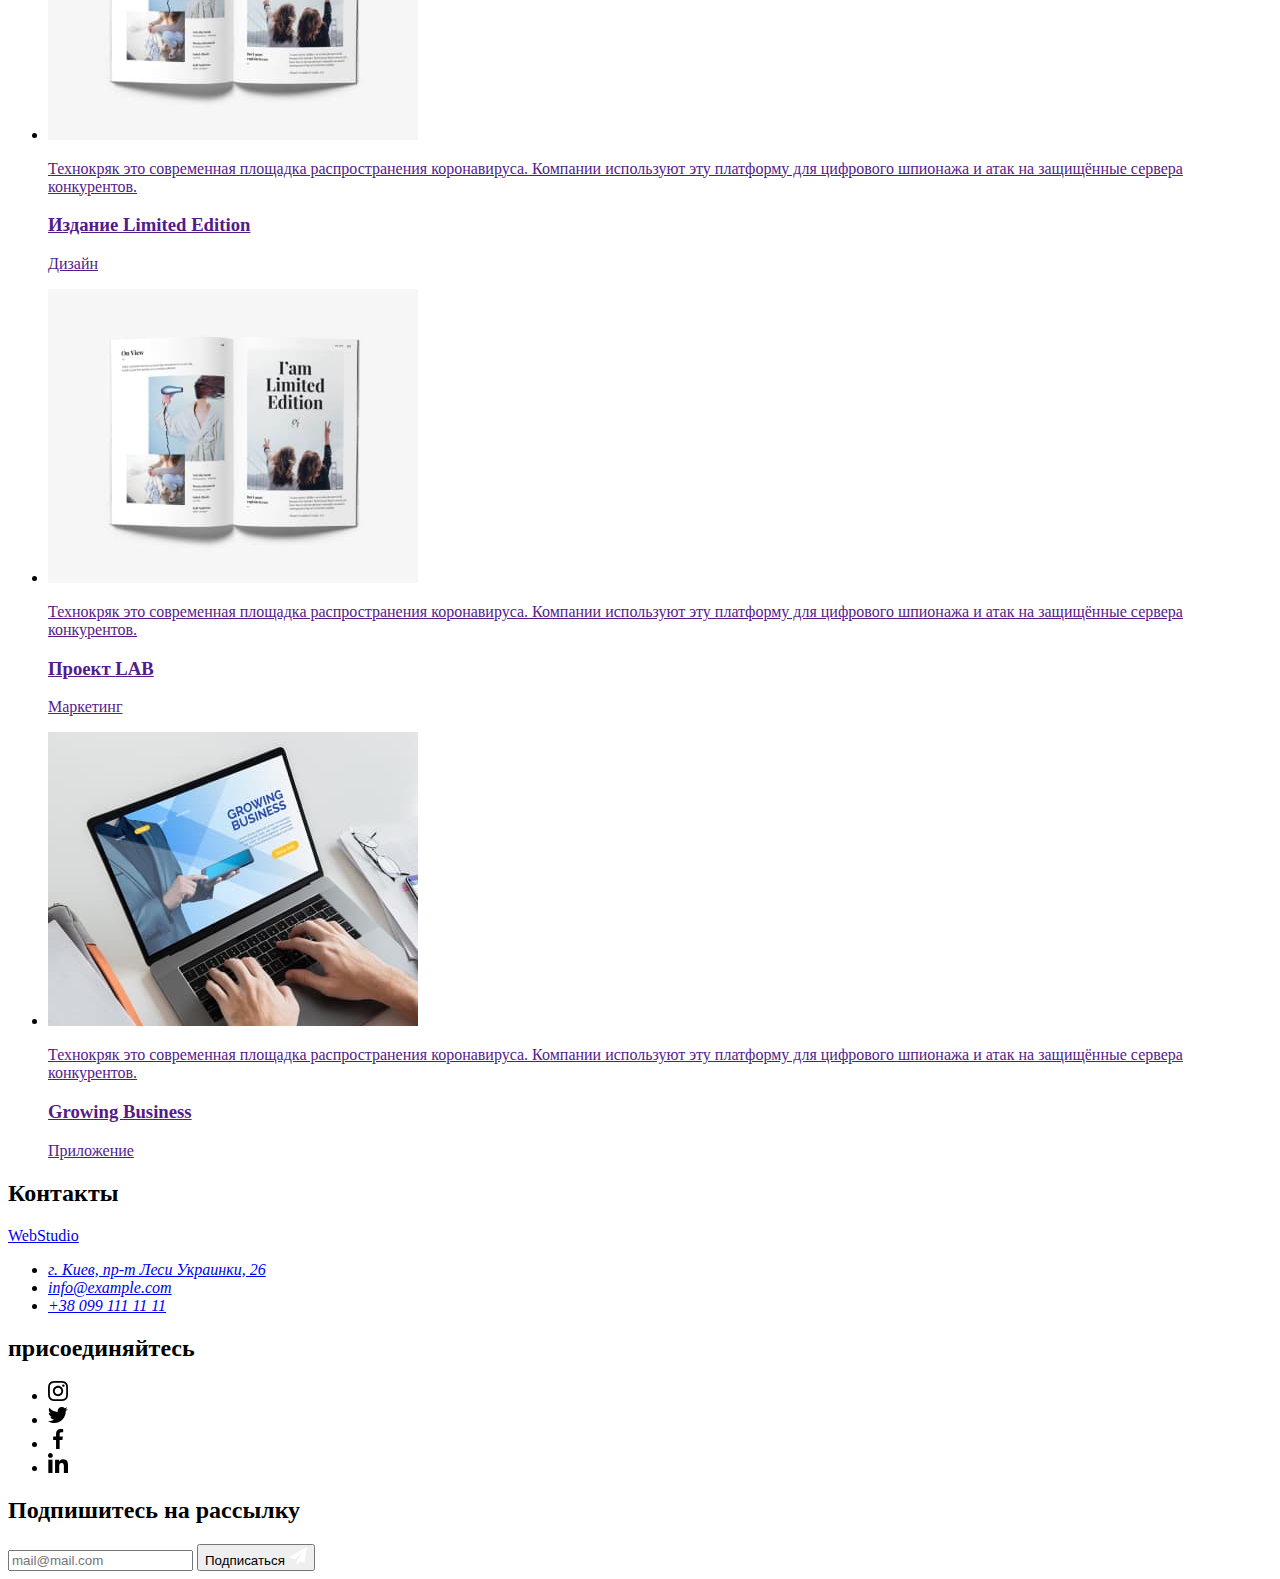
==== commit a7626eda: "commit_sass" ====
--- a/portfolio.html
+++ b/portfolio.html
@@ -10,18 +10,12 @@
       href="https://fonts.googleapis.com/css2?family=Raleway:wght@700&family=Roboto:wght@400;500;700;900&display=swap"
       rel="stylesheet"
     />
-    <link
-      rel="stylesheet"
-      href="https://cdnjs.cloudflare.com/ajax/libs/modern-normalize/1.1.0/modern-normalize.min.css"
-      integrity="sha512-wpPYUAdjBVSE4KJnH1VR1HeZfpl1ub8YT/NKx4PuQ5NmX2tKuGu6U/JRp5y+Y8XG2tV+wKQpNHVUX03MfMFn9Q=="
-      crossorigin="anonymous"
-      referrerpolicy="no-referrer"
-    />
+    <link rel="stylesheet" href="./sass/base_style/_normalize.scss" referrerpolicy="no-referrer" />
     <link
       rel="stylesheet"
       href="https://cdnjs.cloudflare.com/ajax/libs/animate.css/4.1.1/animate.min.css"
     />
-    <link rel="stylesheet" href="./css/styles.css" />
+    <link rel="stylesheet" href="./dist/css/main.min.css" />
   </head>
   <body>
     <!--Hader-->
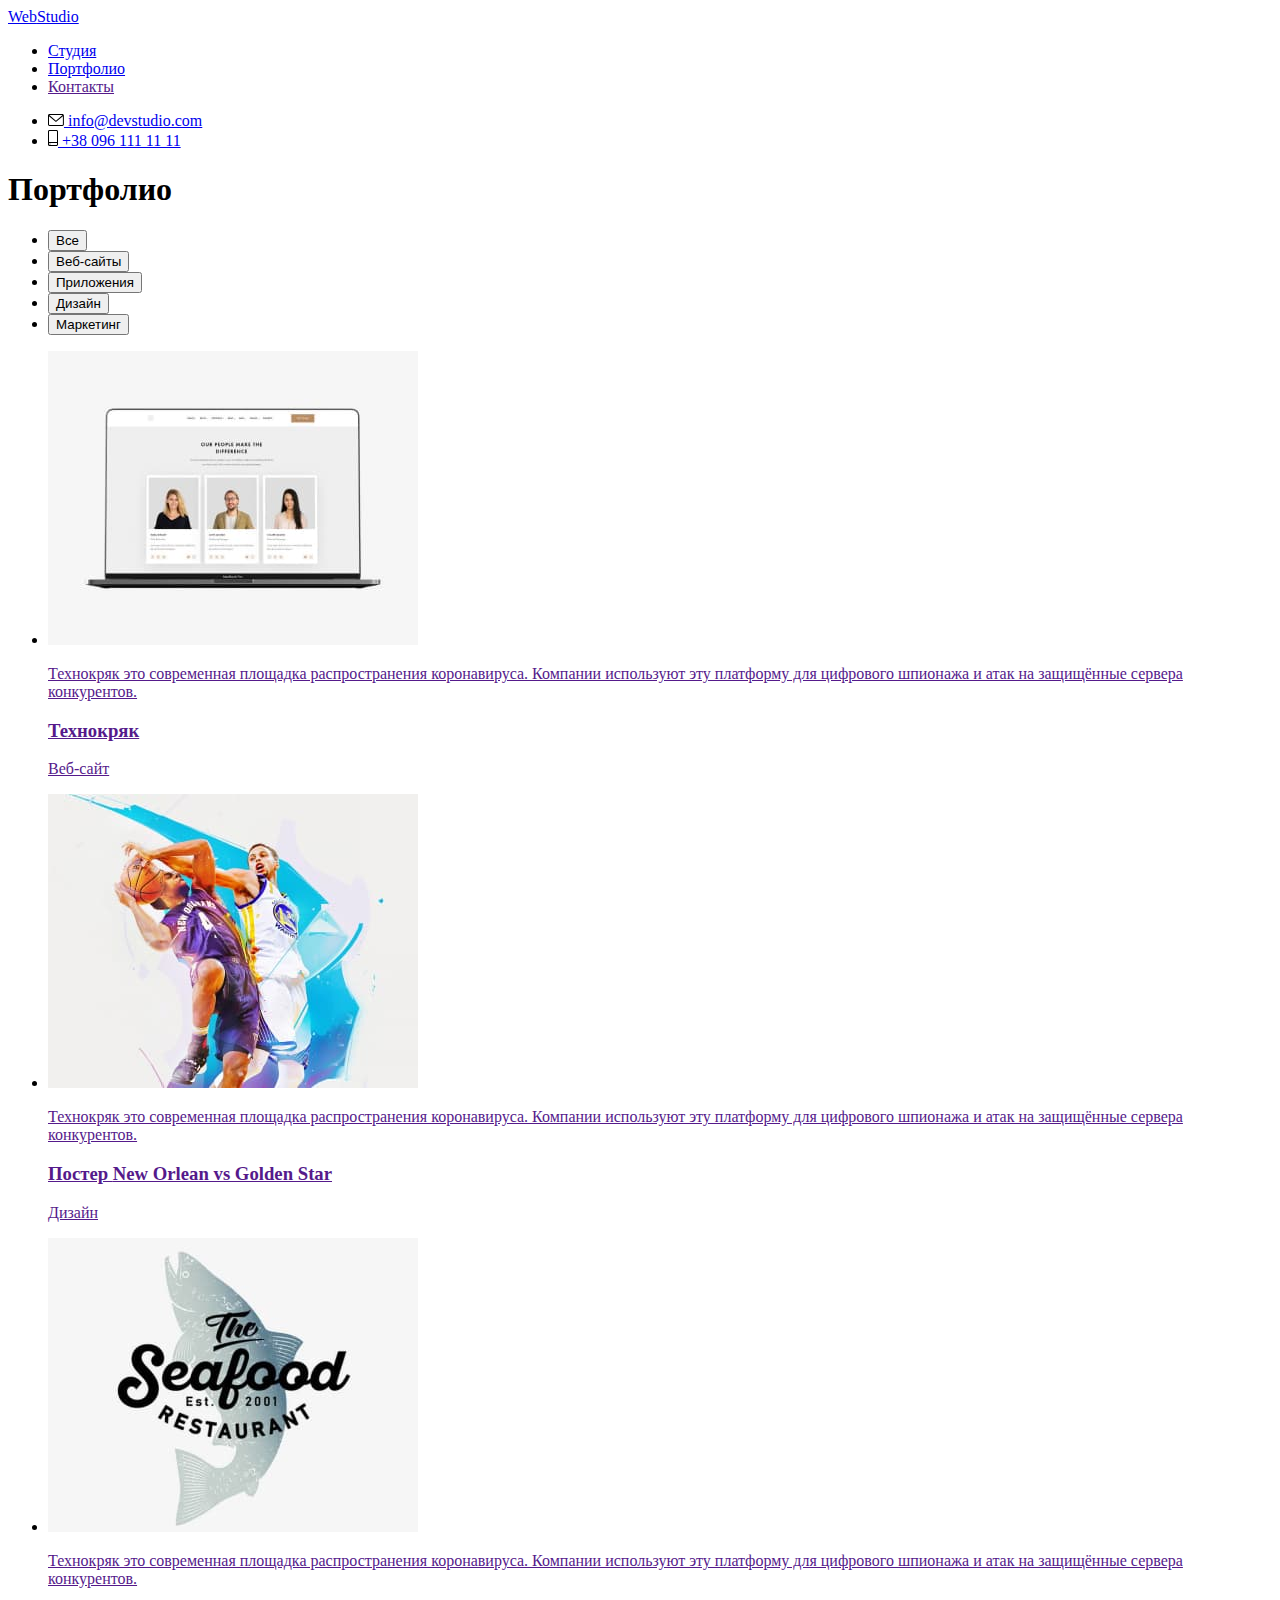
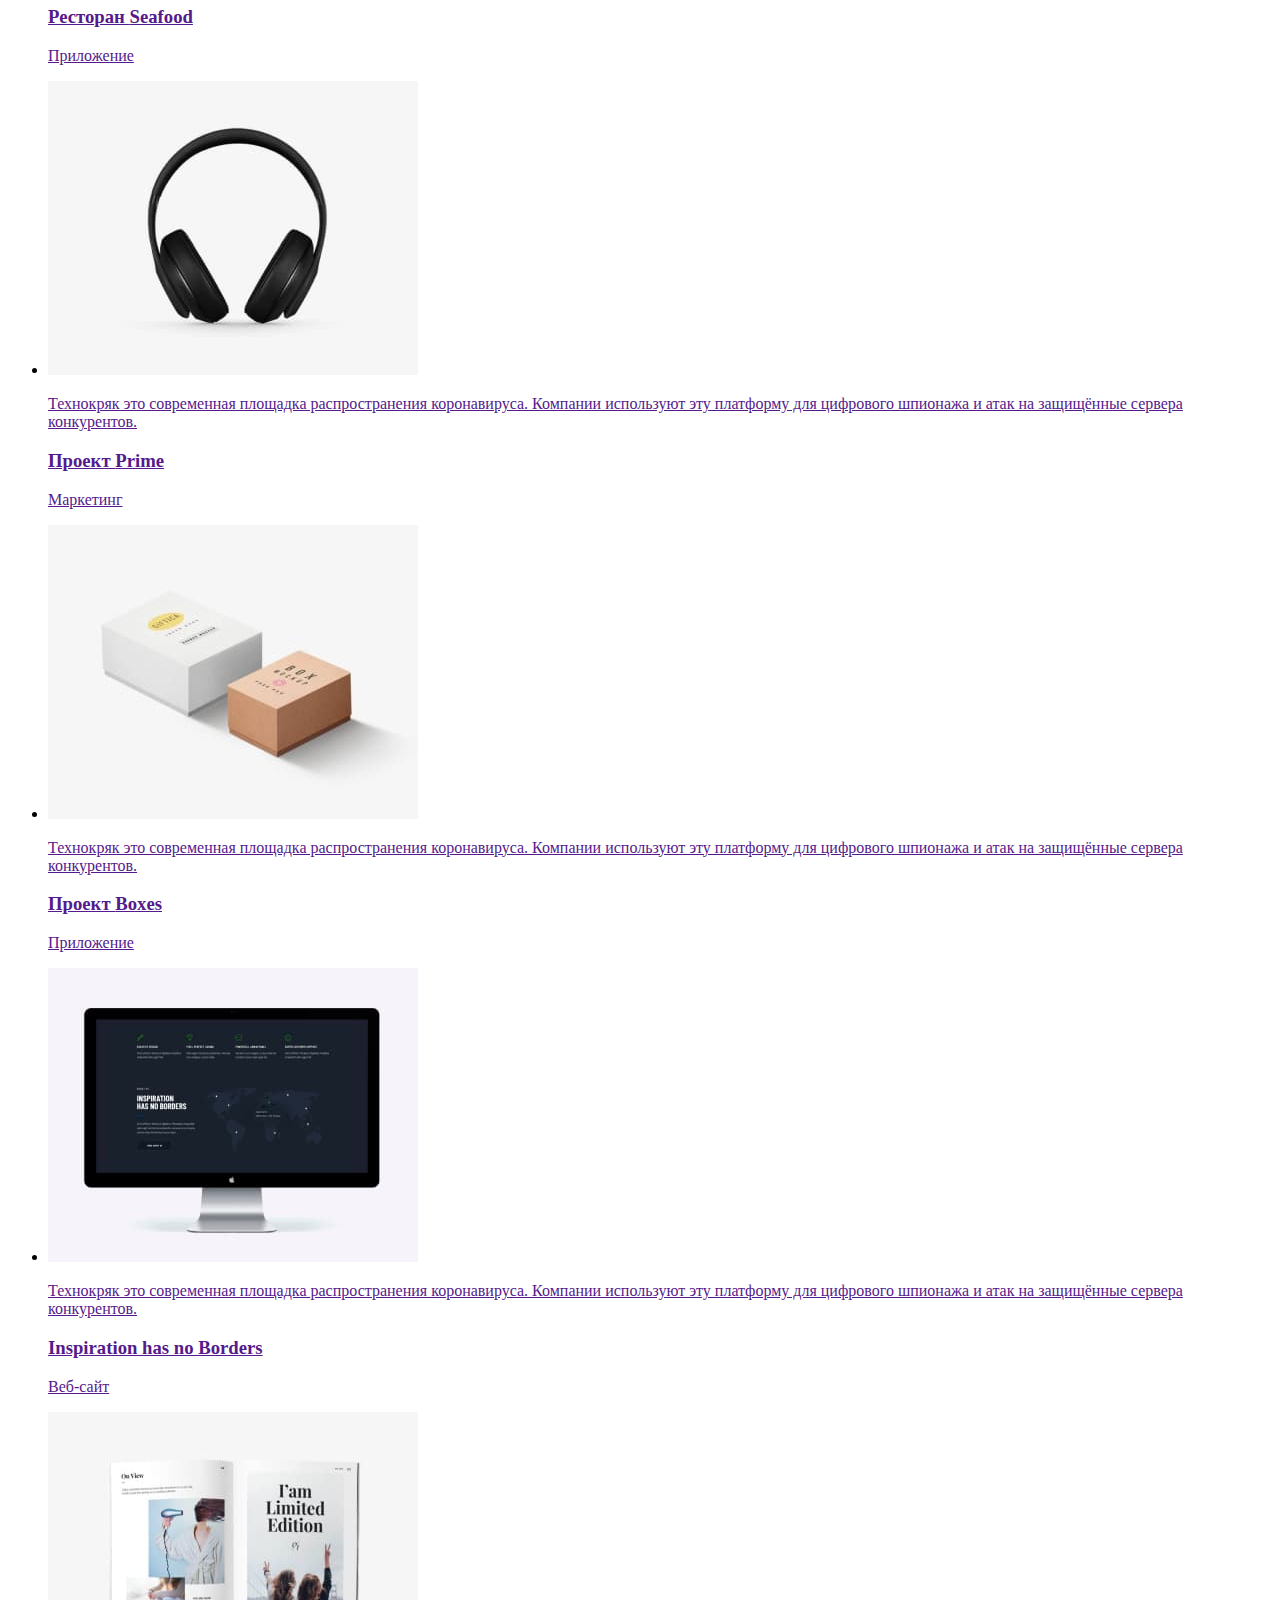
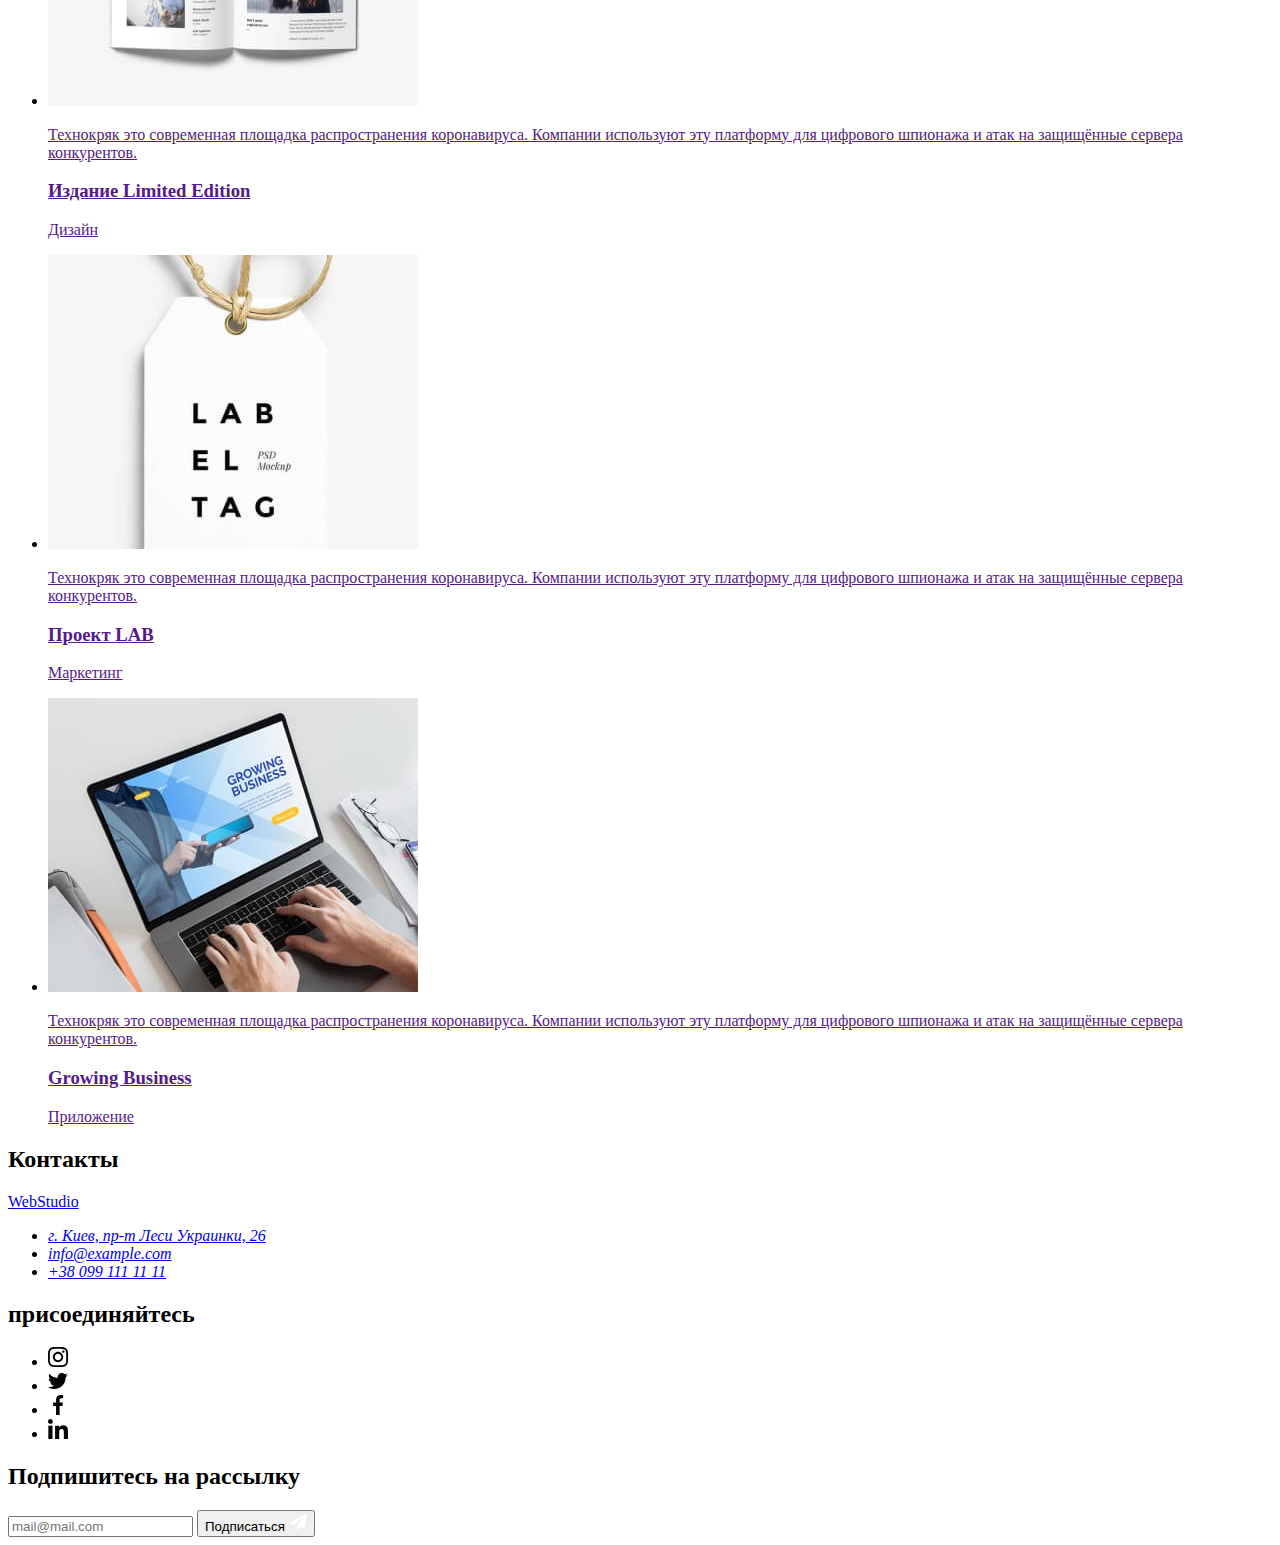
==== commit bc4ed2d0: "commit-poster" ====
--- a/portfolio.html
+++ b/portfolio.html
@@ -87,7 +87,7 @@
             <li class="portfolio-projects__item-card">
               <article class="portfolio-projects-product">
                 <a
-                  class="portfolio-projects__link-overlay--link portfolio-projects__link-overlay"
+                  class="portfolio-projects__link-overlay portfolio-projects__link-overlay--link"
                   href=""
                 >
                   <div class="portfolio-projects__thumb">
@@ -114,7 +114,7 @@
             <li class="portfolio-projects__item-card">
               <article class="portfolio-projects-product">
                 <a
-                  class="portfolio-projects__link-overlay--link portfolio-projects__link-overlay"
+                  class="portfolio-projects__link-overlay portfolio-projects__link-overlay--link"
                   href=""
                 >
                   <div class="portfolio-projects__thumb">
@@ -132,7 +132,8 @@
                   </div>
                   <div class="portfolio-projects__card">
                     <h3 class="portfolio-projects__title-item">
-                      Постер <span lang="en">New Orlean vs Golden Star</span>
+                      Постер
+                      <span lang="en">New Orlean vs Golden Star</span>
                     </h3>
                     <p class="portfolio-projects__text">Дизайн</p>
                   </div>
@@ -142,7 +143,7 @@
             <li class="portfolio-projects__item-card">
               <article class="portfolio-projects-product">
                 <a
-                  class="portfolio-projects__link-overlay--link portfolio-projects__link-overlay"
+                  class="portfolio-projects__link-overlay portfolio-projects__link-overlay--link"
                   href=""
                 >
                   <div class="portfolio-projects__thumb">
@@ -251,11 +252,7 @@
                 </a>
               </article>
             </li>
-            <li class="portfolio-item portfolio-item-card">
-              <article class="portfolio-product">
-                <a class="link portfolio-link-overlay" href=""> </a>
-              </article>
-            </li>
+
             <li class="portfolio-projects__item-card">
               <article class="portfolio-projects-product">
                 <a
@@ -292,8 +289,8 @@
                 >
                   <div class="portfolio-projects__thumb">
                     <img
-                      src="./images/portfolio/limitededition.jpg"
-                      alt="Издание Limited Edition"
+                      src="./images/portfolio/lab.jpg"
+                      alt="Проект LAB"
                       width="370"
                       height="294"
                     />
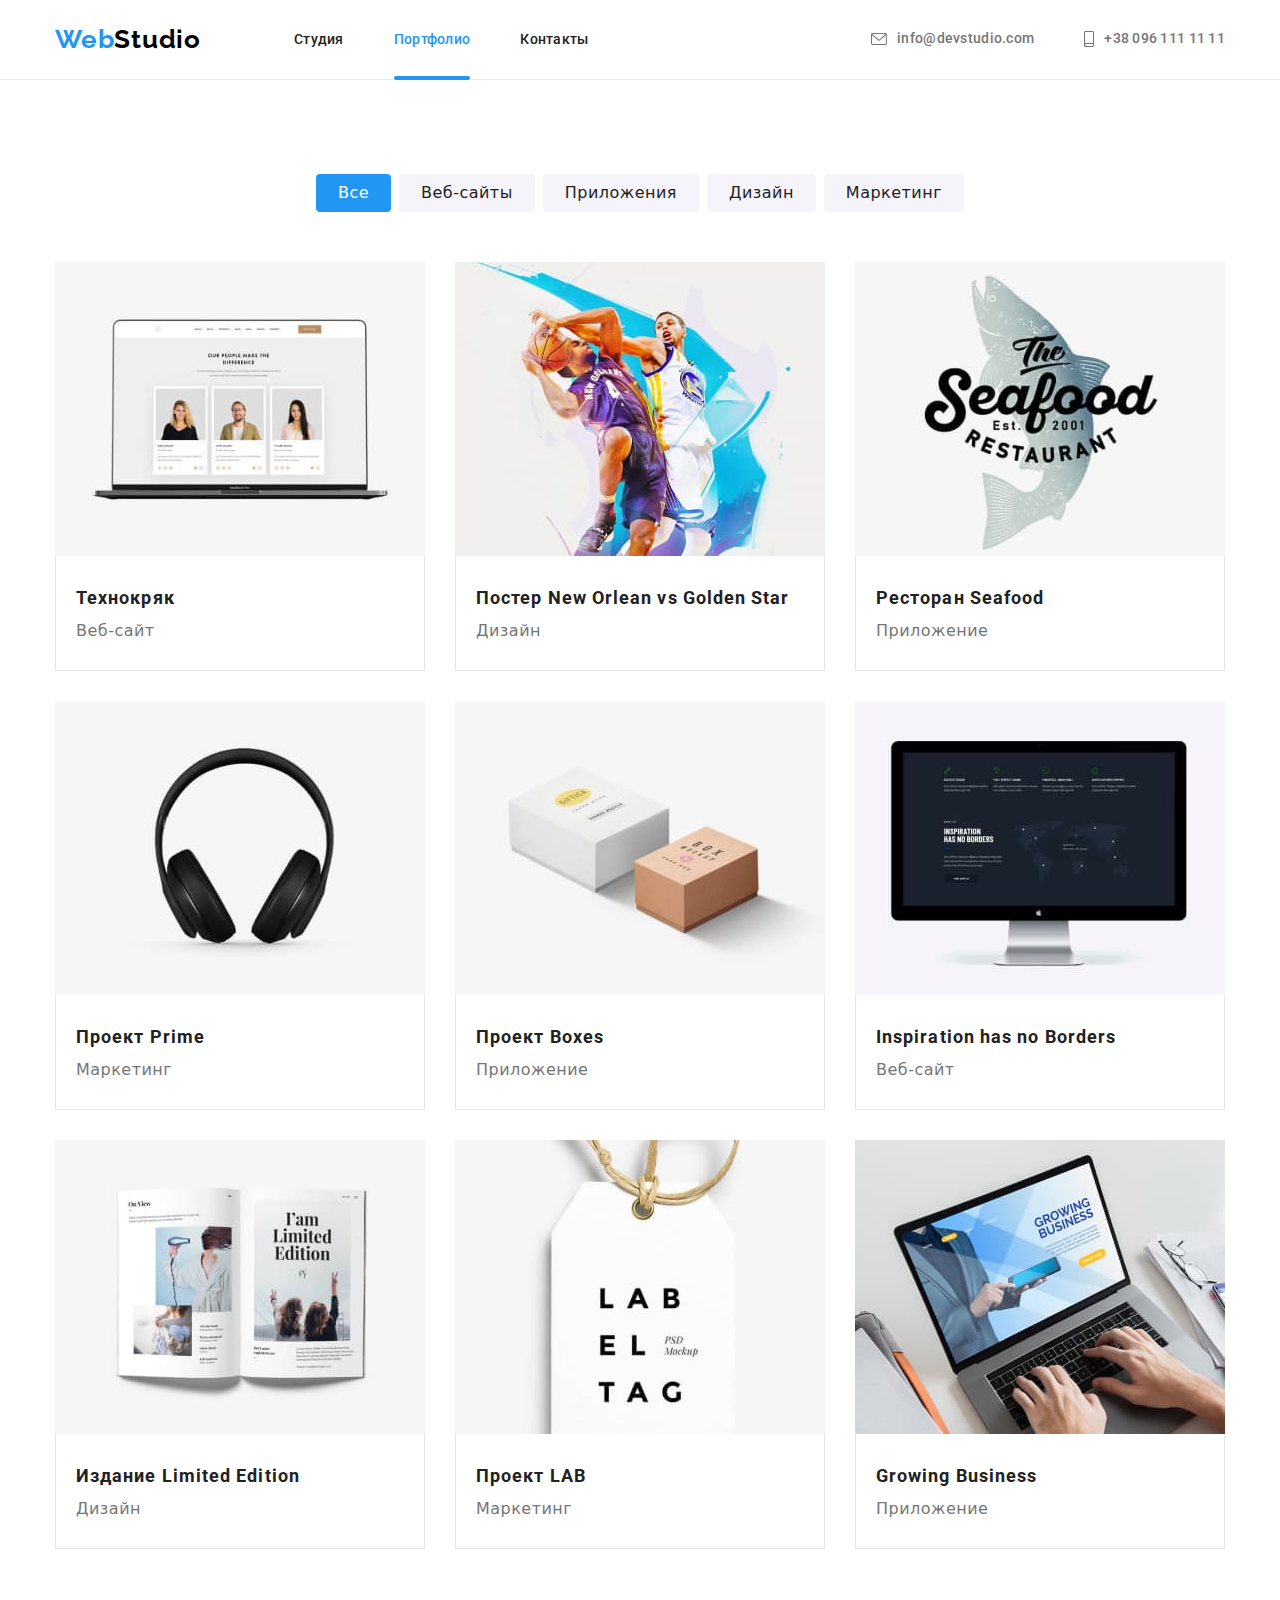
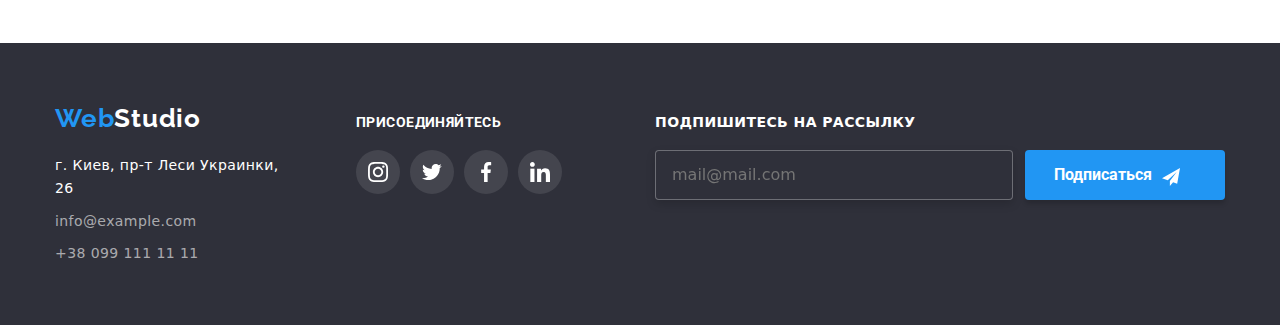
==== commit 4026f118: "css" ====
--- a/portfolio.html
+++ b/portfolio.html
@@ -15,7 +15,7 @@
       rel="stylesheet"
       href="https://cdnjs.cloudflare.com/ajax/libs/animate.css/4.1.1/animate.min.css"
     />
-    <link rel="stylesheet" href="./dist/css/main.min.css" />
+    <link rel="stylesheet" href="./css/main.css" />
   </head>
   <body>
     <!--Hader-->
@@ -124,16 +124,16 @@
                       width="370"
                       height="294"
                     />
-                    <p class="portfolio-projects__thumb-text">
-                      Технокряк это современная площадка распространения коронавируса. Компании
-                      используют эту платформу для цифрового шпионажа и атак на защищённые сервера
-                      конкурентов.
-                    </p>
-                  </div>
-                  <div class="portfolio-projects__card">
-                    <h3 class="portfolio-projects__title-item">
-                      Постер
-                      <span lang="en">New Orlean vs Golden Star</span>
+
+                    <p class="portfolio-projects__thumb-text">
+                      Технокряк это современная площадка распространения коронавируса. Компании
+                      используют эту платформу для цифрового шпионажа и атак на защищённые сервера
+                      конкурентов.
+                    </p>
+                  </div>
+                  <div class="portfolio-projects__card">
+                    <h3 class="portfolio-projects__title-item">
+                      Постер <span lang="en">New Orlean vs Golden Star</span>
                     </h3>
                     <p class="portfolio-projects__text">Дизайн</p>
                   </div>
--- a/css/main.css
+++ b/css/main.css
@@ -0,0 +1,1451 @@
+body {
+  font-family: "Roboto", sans-serif;
+}
+
+.container {
+  width: 1200px;
+  margin: 0 auto;
+  padding-left: 15px;
+  padding-right: 15px;
+}
+
+.link {
+  text-decoration: none;
+}
+
+.list {
+  list-style: none;
+}
+
+.visually-hidden {
+  position: absolute;
+  width: 1px;
+  height: 1px;
+  margin: -1px;
+  border: 0;
+  padding: 0;
+  white-space: nowrap;
+  -webkit-clip-path: inset(100%);
+          clip-path: inset(100%);
+  clip: rect(0 0 0 0);
+  overflow: hidden;
+}
+
+h1,
+h2,
+h3,
+h4,
+h5,
+h6,
+p {
+  margin-top: 0;
+  margin-bottom: 0;
+}
+
+ul,
+ol {
+  margin-top: 0;
+  margin-bottom: 0;
+  padding-left: 0;
+}
+
+img {
+  display: block;
+  max-width: 100%;
+}
+
+/*! modern-normalize v1.1.0 | MIT License | https://github.com/sindresorhus/modern-normalize */
+/*
+Document
+========
+*/
+/**
+Use a better box model (opinionated).
+*/
+*,
+::before,
+::after {
+  -webkit-box-sizing: border-box;
+          box-sizing: border-box;
+}
+
+/**
+1. Correct the line height in all browsers.
+2. Prevent adjustments of font size after orientation changes in iOS.
+3. Use a more readable tab size (opinionated).
+*/
+html {
+  line-height: 1.15;
+  /* 1 */
+  -webkit-text-size-adjust: 100%;
+  /* 2 */
+  -moz-tab-size: 4;
+  /* 3 */
+  -o-tab-size: 4;
+     tab-size: 4;
+  /* 3 */
+}
+
+/*
+Sections
+========
+*/
+/**
+1. Remove the margin in all browsers.
+2. Improve consistency of default fonts in all browsers. (https://github.com/sindresorhus/modern-normalize/issues/3)
+*/
+body {
+  margin: 0;
+  /* 1 */
+  font-family: system-ui, -apple-system, "Segoe UI", Roboto, Helvetica, Arial, sans-serif, "Apple Color Emoji", "Segoe UI Emoji";
+  /* 2 */
+}
+
+/*
+Grouping content
+================
+*/
+/**
+1. Add the correct height in Firefox.
+2. Correct the inheritance of border color in Firefox. (https://bugzilla.mozilla.org/show_bug.cgi?id=190655)
+*/
+hr {
+  height: 0;
+  /* 1 */
+  color: inherit;
+  /* 2 */
+}
+
+/*
+Text-level semantics
+====================
+*/
+/**
+Add the correct text decoration in Chrome, Edge, and Safari.
+*/
+abbr[title] {
+  -webkit-text-decoration: underline dotted;
+          text-decoration: underline dotted;
+}
+
+/**
+Add the correct font weight in Edge and Safari.
+*/
+b,
+strong {
+  font-weight: bolder;
+}
+
+/**
+1. Improve consistency of default fonts in all browsers. (https://github.com/sindresorhus/modern-normalize/issues/3)
+2. Correct the odd 'em' font sizing in all browsers.
+*/
+code,
+kbd,
+samp,
+pre {
+  font-family: ui-monospace, SFMono-Regular, Consolas, 'Liberation Mono', Menlo, monospace;
+  /* 1 */
+  font-size: 1em;
+  /* 2 */
+}
+
+/**
+Add the correct font size in all browsers.
+*/
+small {
+  font-size: 80%;
+}
+
+/**
+Prevent 'sub' and 'sup' elements from affecting the line height in all browsers.
+*/
+sub,
+sup {
+  font-size: 75%;
+  line-height: 0;
+  position: relative;
+  vertical-align: baseline;
+}
+
+sub {
+  bottom: -0.25em;
+}
+
+sup {
+  top: -0.5em;
+}
+
+/*
+Tabular data
+============
+*/
+/**
+1. Remove text indentation from table contents in Chrome and Safari. (https://bugs.chromium.org/p/chromium/issues/detail?id=999088, https://bugs.webkit.org/show_bug.cgi?id=201297)
+2. Correct table border color inheritance in all Chrome and Safari. (https://bugs.chromium.org/p/chromium/issues/detail?id=935729, https://bugs.webkit.org/show_bug.cgi?id=195016)
+*/
+table {
+  text-indent: 0;
+  /* 1 */
+  border-color: inherit;
+  /* 2 */
+}
+
+/*
+Forms
+=====
+*/
+/**
+1. Change the font styles in all browsers.
+2. Remove the margin in Firefox and Safari.
+*/
+button,
+input,
+optgroup,
+select,
+textarea {
+  font-family: inherit;
+  /* 1 */
+  font-size: 100%;
+  /* 1 */
+  line-height: 1.15;
+  /* 1 */
+  margin: 0;
+  /* 2 */
+}
+
+/**
+Remove the inheritance of text transform in Edge and Firefox.
+*/
+button,
+select {
+  text-transform: none;
+}
+
+/**
+Correct the inability to style clickable types in iOS and Safari.
+*/
+button,
+[type='button'],
+[type='reset'],
+[type='submit'] {
+  -webkit-appearance: button;
+}
+
+/**
+Remove the inner border and padding in Firefox.
+*/
+::-moz-focus-inner {
+  border-style: none;
+  padding: 0;
+}
+
+/**
+Restore the focus styles unset by the previous rule.
+*/
+:-moz-focusring {
+  outline: 1px dotted ButtonText;
+}
+
+/**
+Remove the additional ':invalid' styles in Firefox.
+See: https://github.com/mozilla/gecko-dev/blob/2f9eacd9d3d995c937b4251a5557d95d494c9be1/layout/style/res/forms.css#L728-L737
+*/
+:-moz-ui-invalid {
+  box-shadow: none;
+}
+
+/**
+Remove the padding so developers are not caught out when they zero out 'fieldset' elements in all browsers.
+*/
+legend {
+  padding: 0;
+}
+
+/**
+Add the correct vertical alignment in Chrome and Firefox.
+*/
+progress {
+  vertical-align: baseline;
+}
+
+/**
+Correct the cursor style of increment and decrement buttons in Safari.
+*/
+::-webkit-inner-spin-button,
+::-webkit-outer-spin-button {
+  height: auto;
+}
+
+/**
+1. Correct the odd appearance in Chrome and Safari.
+2. Correct the outline style in Safari.
+*/
+[type='search'] {
+  -webkit-appearance: textfield;
+  /* 1 */
+  outline-offset: -2px;
+  /* 2 */
+}
+
+/**
+Remove the inner padding in Chrome and Safari on macOS.
+*/
+::-webkit-search-decoration {
+  -webkit-appearance: none;
+}
+
+/**
+1. Correct the inability to style clickable types in iOS and Safari.
+2. Change font properties to 'inherit' in Safari.
+*/
+::-webkit-file-upload-button {
+  -webkit-appearance: button;
+  /* 1 */
+  font: inherit;
+  /* 2 */
+}
+
+/*
+Interactive
+===========
+*/
+/*
+Add the correct display in Chrome and Safari.
+*/
+summary {
+  display: list-item;
+}
+
+.header {
+  padding-top: 24px;
+  padding-bottom: 24px;
+  background-color: #ffffff;
+  border-bottom: 1px solid #ececec;
+}
+
+/*======BlockHeaderContainer=======*/
+.header-container {
+  display: -webkit-box;
+  display: -ms-flexbox;
+  display: flex;
+}
+
+.navigation-header {
+  display: -webkit-box;
+  display: -ms-flexbox;
+  display: flex;
+  -webkit-box-align: center;
+      -ms-flex-align: center;
+          align-items: center;
+}
+
+.navigation-header__logo {
+  font-family: "Raleway", sans-serif;
+  font-style: normal;
+  font-weight: 700;
+  font-size: 26px;
+  line-height: 1.19;
+  letter-spacing: 0.03em;
+  color: #000000;
+  margin-right: 93px;
+}
+
+.navigation-header__logo-type {
+  font-family: "Raleway", sans-serif;
+  font-style: normal;
+  font-weight: 700;
+  font-size: 26px;
+  line-height: 1.19;
+  letter-spacing: 0.03em;
+  color: #2196f3;
+}
+
+.menu {
+  display: -webkit-box;
+  display: -ms-flexbox;
+  display: flex;
+  -webkit-box-align: center;
+      -ms-flex-align: center;
+          align-items: center;
+}
+
+.menu__item:not(:last-child) {
+  margin-right: 50px;
+}
+
+.menu__link {
+  font-family: "Roboto", sans-serif;
+  font-weight: 500;
+  font-size: 14px;
+  line-height: 1.14;
+  letter-spacing: 0.02em;
+  position: relative;
+  color: #212121;
+  -webkit-transition-property: color;
+  transition-property: color;
+  -webkit-transition-duration: 250ms;
+          transition-duration: 250ms;
+  -webkit-transition-timing-function: cubic-bezier(0.4, 0, 0.2, 1);
+          transition-timing-function: cubic-bezier(0.4, 0, 0.2, 1);
+}
+
+.menu__link--curent {
+  color: #2196f3;
+}
+
+.menu__link--link {
+  text-decoration: none;
+}
+
+.menu__link::after {
+  content: '';
+  display: block;
+  position: absolute;
+  width: 100%;
+  height: 4px;
+  bottom: -33px;
+  background-color: #2196f3;
+  border-radius: 2px;
+  opacity: 0;
+  -webkit-transition: 250ms cubic-bezier(0.4, 0, 0.2, 1);
+  transition: 250ms cubic-bezier(0.4, 0, 0.2, 1);
+}
+
+.menu__link--curent::after {
+  color: #2196f3;
+  content: '';
+  display: block;
+  position: absolute;
+  width: 100%;
+  height: 4px;
+  bottom: -33px;
+  background-color: #2196f3;
+  border-radius: 2px;
+  opacity: 1;
+  -webkit-transition: 250ms cubic-bezier(0.4, 0, 0.2, 1);
+  transition: 250ms cubic-bezier(0.4, 0, 0.2, 1);
+}
+
+.menu__link:hover,
+.menu__link:focus {
+  color: #2196f3;
+}
+
+.menu__link:hover::after,
+.menu__link:focus::after {
+  color: #2196f3;
+  opacity: 1;
+}
+
+.contacts-list-header {
+  margin-left: auto;
+  display: -webkit-box;
+  display: -ms-flexbox;
+  display: flex;
+  -webkit-box-align: center;
+      -ms-flex-align: center;
+          align-items: center;
+}
+
+.contacts-list-header__item:not(:last-child) {
+  margin-right: 50px;
+}
+
+.contacts-list-header__mail {
+  font-family: "Roboto", sans-serif;
+  font-weight: 500;
+  font-size: 14px;
+  line-height: 1.14;
+  letter-spacing: 0.02em;
+  color: #757575;
+  display: -webkit-box;
+  display: -ms-flexbox;
+  display: flex;
+  -webkit-box-align: center;
+      -ms-flex-align: center;
+          align-items: center;
+  -webkit-transition-property: color;
+  transition-property: color;
+  -webkit-transition-duration: 250ms;
+          transition-duration: 250ms;
+  -webkit-transition-timing-function: cubic-bezier(0.4, 0, 0.2, 1);
+          transition-timing-function: cubic-bezier(0.4, 0, 0.2, 1);
+}
+
+.contacts-list-header__mail:hover,
+.contacts-list-header__mail:focus {
+  color: #2196f3;
+}
+
+.contacts-list-header__phone-number {
+  font-family: "Roboto", sans-serif;
+  font-weight: 500;
+  font-size: 14px;
+  line-height: 1.14;
+  letter-spacing: 0.02em;
+  color: #757575;
+  display: -webkit-box;
+  display: -ms-flexbox;
+  display: flex;
+  -webkit-box-align: center;
+      -ms-flex-align: center;
+          align-items: center;
+  -webkit-transition-property: color;
+  transition-property: color;
+  -webkit-transition-duration: 250ms;
+          transition-duration: 250ms;
+  -webkit-transition-timing-function: cubic-bezier(0.4, 0, 0.2, 1);
+          transition-timing-function: cubic-bezier(0.4, 0, 0.2, 1);
+}
+
+.contacts-list-header__phone-number:hover,
+.contacts-list-header__phone-number:focus {
+  color: #2196f3;
+}
+
+.contacts-list-header__icon-contact {
+  fill: currentColor;
+  margin-right: 10px;
+}
+
+.hero {
+  background-image: -webkit-gradient(linear, left top, left bottom, from(rgba(47, 48, 58, 0.4)), to(rgba(47, 48, 58, 0.4))), url("../../../images/bg-img/bg-img.jpg");
+  background-image: linear-gradient(rgba(47, 48, 58, 0.4), rgba(47, 48, 58, 0.4)), url("../../../images/bg-img/bg-img.jpg");
+  background-color: #c4c4c4;
+  background-size: cover;
+  padding-top: 200px;
+  padding-bottom: 200px;
+}
+
+/*======NestedBlock=======*/
+.hero-container {
+  width: 1200px;
+  margin: 0 auto;
+  padding-left: 15px;
+  padding-right: 15px;
+}
+
+/*======NestedBlock=======*/
+.hero-title {
+  font-weight: 900;
+  font-size: 44px;
+  line-height: 1.36;
+  text-align: center;
+  letter-spacing: 0.06em;
+  text-transform: uppercase;
+  color: #ffffff;
+  margin: 0 auto;
+  width: 696px;
+  margin-bottom: 30px;
+}
+
+/*======NestedBlock=======*/
+.modal-btn {
+  -webkit-box-shadow: 0px 4px 4px rgba(0, 0, 0, 0.15);
+          box-shadow: 0px 4px 4px rgba(0, 0, 0, 0.15);
+  border-radius: 4px;
+  height: 50px;
+  padding: 10px 32px;
+  margin-bottom: 200px;
+  background-color: #2196f3;
+  font-weight: 700;
+  font-size: 16px;
+  line-height: 1.87;
+  letter-spacing: 0.06em;
+  display: -webkit-box;
+  display: -ms-flexbox;
+  display: flex;
+  -webkit-box-align: center;
+      -ms-flex-align: center;
+          align-items: center;
+  text-align: center;
+  margin: 0 auto;
+  cursor: pointer;
+  border: none;
+  color: #ffffff;
+}
+
+/*=========AdvantagesBlock===============*/
+.advantages {
+  background-color: #ffffff;
+  padding-top: 94px;
+  padding-bottom: 94px;
+}
+
+.advantages-container {
+  width: 1200px;
+  margin: 0 auto;
+  padding-left: 15px;
+  padding-right: 15px;
+  display: -webkit-box;
+  display: -ms-flexbox;
+  display: flex;
+  -webkit-box-align: center;
+      -ms-flex-align: center;
+          align-items: center;
+}
+
+/*======NestedBlock=======*/
+.advantages-title--visually-hidden {
+  position: absolute;
+  width: 1px;
+  height: 1px;
+  margin: -1px;
+  border: 0;
+  padding: 0;
+  white-space: nowrap;
+  -webkit-clip-path: inset(100%);
+          clip-path: inset(100%);
+  clip: rect(0 0 0 0);
+  overflow: hidden;
+}
+
+/*======NestedBlock=======*/
+.advantages-list {
+  display: -webkit-box;
+  display: -ms-flexbox;
+  display: flex;
+  -webkit-box-align: center;
+      -ms-flex-align: center;
+          align-items: center;
+}
+
+.advantages-list--list-hidden {
+  list-style: none;
+}
+
+.advantages-list__item {
+  width: 270px;
+  -ms-flex-preferred-size: calc((100% - 120px) / 4);
+      flex-basis: calc((100% - 120px) / 4);
+}
+
+.advantages-list__item:not(:last-child) {
+  margin-right: 30px;
+}
+
+.advantages-list__icon {
+  display: -webkit-box;
+  display: -ms-flexbox;
+  display: flex;
+  -webkit-box-align: center;
+      -ms-flex-align: center;
+          align-items: center;
+  -webkit-box-pack: center;
+      -ms-flex-pack: center;
+          justify-content: center;
+  width: 270px;
+  height: 120px;
+  background: #f5f4fa;
+  border-radius: 4px;
+  margin-bottom: 30px;
+}
+
+.advantages-list__title {
+  font-weight: 700;
+  font-size: 14px;
+  line-height: 1.14;
+  letter-spacing: 0.03em;
+  text-transform: uppercase;
+  color: #212121;
+  padding-bottom: 10px;
+}
+
+.advantages-list__text {
+  font-weight: 400;
+  font-size: 14px;
+  line-height: 24px;
+  letter-spacing: 0.03em;
+  color: #757575;
+}
+
+.about-as {
+  background-color: #ffffff;
+  padding-bottom: 94px;
+}
+
+.container-about-as {
+  width: 1200px;
+  margin: 0 auto;
+  padding-left: 15px;
+  padding-right: 15px;
+}
+
+.about-as-title {
+  font-weight: 700;
+  font-size: 36px;
+  line-height: 1.16;
+  text-align: center;
+  letter-spacing: 0.03em;
+  color: #212121;
+  margin-bottom: 50px;
+}
+
+.about-as-list {
+  display: -webkit-box;
+  display: -ms-flexbox;
+  display: flex;
+  -webkit-box-align: center;
+      -ms-flex-align: center;
+          align-items: center;
+}
+
+.about-as-list--list {
+  list-style: none;
+}
+
+.about-as-list__item:not(:last-child) {
+  margin-right: 30px;
+}
+
+.product {
+  display: -webkit-box;
+  display: -ms-flexbox;
+  display: flex;
+  position: relative;
+}
+
+.product__thumb {
+  width: 370px;
+  height: 70px;
+  bottom: 0;
+  background: rgba(47, 48, 58, 0.8);
+  display: -webkit-box;
+  display: -ms-flexbox;
+  display: flex;
+  -webkit-box-align: center;
+      -ms-flex-align: center;
+          align-items: center;
+  -webkit-box-pack: center;
+      -ms-flex-pack: center;
+          justify-content: center;
+  margin: 0 auto;
+  text-align: center;
+  position: absolute;
+}
+
+.products__actions-title {
+  font-family: "Roboto", sans-serif;
+  font-style: normal;
+  font-weight: 700;
+  font-size: 14px;
+  line-height: 16px;
+  text-align: center;
+  letter-spacing: 0.03em;
+  text-transform: uppercase;
+  color: #ffffff;
+}
+
+.our-team {
+  background-color: #f5f4fa;
+  padding-top: 94px;
+  padding-bottom: 94px;
+}
+
+.our-team-container {
+  width: 1200px;
+  margin: 0 auto;
+  padding-left: 15px;
+  padding-right: 15px;
+}
+
+.our-team-title {
+  font-weight: 700;
+  font-size: 36px;
+  line-height: 1.16;
+  text-align: center;
+  letter-spacing: 0.03em;
+  color: #212121;
+  margin-bottom: 46px;
+}
+
+.our-team-list {
+  display: -webkit-box;
+  display: -ms-flexbox;
+  display: flex;
+  -webkit-box-align: center;
+      -ms-flex-align: center;
+          align-items: center;
+  -ms-flex-wrap: wrap;
+      flex-wrap: wrap;
+  margin-top: -30px;
+  margin-left: -30px;
+}
+
+.our-team-list--list {
+  list-style: none;
+}
+
+.our-team-list__item {
+  margin-top: 30px;
+  margin-left: 30px;
+  background: #ffffff;
+  -webkit-box-shadow: 0px 1px 3px rgba(0, 0, 0, 0.12), 0px 1px 1px rgba(0, 0, 0, 0.14), 0px 2px 1px rgba(0, 0, 0, 0.2);
+          box-shadow: 0px 1px 3px rgba(0, 0, 0, 0.12), 0px 1px 1px rgba(0, 0, 0, 0.14), 0px 2px 1px rgba(0, 0, 0, 0.2);
+  border-radius: 0px 0px 4px 4px;
+}
+
+.people {
+  padding-top: 30px;
+  padding-bottom: 26px;
+  padding-right: 32px;
+  padding-left: 32px;
+}
+
+.people__title {
+  font-weight: 500;
+  font-size: 16px;
+  line-height: 1.18;
+  text-align: center;
+  letter-spacing: 0.03em;
+  margin-bottom: 10px;
+  color: #212121;
+}
+
+.people__text {
+  font-weight: 400;
+  font-size: 16px;
+  line-height: 1.18;
+  text-align: center;
+  letter-spacing: 0.03em;
+  color: #757575;
+  margin-bottom: 16px;
+}
+
+.social-list {
+  display: -webkit-box;
+  display: -ms-flexbox;
+  display: flex;
+  -webkit-box-align: center;
+      -ms-flex-align: center;
+          align-items: center;
+  -webkit-box-pack: justify;
+      -ms-flex-pack: justify;
+          justify-content: space-between;
+}
+
+.social-list--list {
+  list-style: none;
+}
+
+.social-list__link {
+  display: -webkit-box;
+  display: -ms-flexbox;
+  display: flex;
+  -webkit-box-align: center;
+      -ms-flex-align: center;
+          align-items: center;
+  -webkit-box-pack: center;
+      -ms-flex-pack: center;
+          justify-content: center;
+  width: 44px;
+  height: 44px;
+  border-radius: 50%;
+  fill: #afb1b8;
+  -webkit-transition-property: fill, background-color;
+  transition-property: fill, background-color;
+  -webkit-transition-duration: 250ms;
+          transition-duration: 250ms;
+  -webkit-transition-timing-function: cubic-bezier(0.4, 0, 0.2, 1);
+          transition-timing-function: cubic-bezier(0.4, 0, 0.2, 1);
+}
+
+.social-list__link--link {
+  list-style: none;
+}
+
+.social-list__link:hover,
+.social-list__link:focus {
+  background-color: #2196f3;
+  fill: #ffffff;
+}
+
+.our-partners {
+  background-color: #ffffff;
+  padding-top: 94px;
+  padding-bottom: 94px;
+}
+
+.our-partners-container {
+  width: 1200px;
+  margin: 0 auto;
+  padding-left: 15px;
+  padding-right: 15px;
+}
+
+.our-partners-title {
+  font-weight: 700;
+  font-size: 36px;
+  line-height: 1.16;
+  text-align: center;
+  letter-spacing: 0.03em;
+  color: #212121;
+  margin-bottom: 50px;
+}
+
+.our-partners-list {
+  fill: #afb1b8;
+  display: -webkit-box;
+  display: -ms-flexbox;
+  display: flex;
+  -webkit-box-align: center;
+      -ms-flex-align: center;
+          align-items: center;
+}
+
+.our-partners-list--list {
+  list-style: none;
+}
+
+.our-partners-list__item:not(:last-child) {
+  margin-right: 30px;
+}
+
+.our-partners-list__link {
+  display: -webkit-box;
+  display: -ms-flexbox;
+  display: flex;
+  -webkit-box-align: center;
+      -ms-flex-align: center;
+          align-items: center;
+  -webkit-box-pack: center;
+      -ms-flex-pack: center;
+          justify-content: center;
+  display: flex;
+  width: 170px;
+  height: 92px;
+  left: 215px;
+  top: 2493px;
+  fill: #afb1b8;
+  border: 1px solid #afb1b8;
+  -webkit-box-sizing: border-box;
+          box-sizing: border-box;
+  border-radius: 4px;
+  display: flex;
+  align-items: center;
+  -webkit-transition-property: fill, border;
+  transition-property: fill, border;
+  -webkit-transition-duration: 250ms;
+          transition-duration: 250ms;
+  -webkit-transition-timing-function: cubic-bezier(0.4, 0, 0.2, 1);
+          transition-timing-function: cubic-bezier(0.4, 0, 0.2, 1);
+}
+
+.our-partners-list__link:hover,
+.our-partners-list__link:focus {
+  fill: #2196f3;
+  border: 1px solid #2196f3;
+}
+
+.our-partners-list__icon-partners {
+  display: -webkit-box;
+  display: -ms-flexbox;
+  display: flex;
+  -webkit-box-align: center;
+      -ms-flex-align: center;
+          align-items: center;
+}
+
+.footer {
+  background-color: #2f303a;
+  padding-bottom: 60px;
+  padding-top: 60px;
+}
+
+.flex-footer {
+  display: -webkit-box;
+  display: -ms-flexbox;
+  display: flex;
+  -webkit-box-align: baseline;
+      -ms-flex-align: baseline;
+          align-items: baseline;
+  width: 1200px;
+  margin: 0 auto;
+  padding-left: 15px;
+  padding-right: 15px;
+}
+
+/*======BlockAddress========*/
+.address-list {
+  display: -webkit-box;
+  display: -ms-flexbox;
+  display: flex;
+  -webkit-box-orient: vertical;
+  -webkit-box-direction: normal;
+      -ms-flex-direction: column;
+          flex-direction: column;
+}
+
+.address-list--list {
+  list-style: none;
+}
+
+.address-list__item:not(:last-child) {
+  margin-bottom: 9px;
+}
+
+.address-list__link {
+  font-style: normal;
+  font-weight: 400;
+  font-size: 14px;
+  line-height: 1.71;
+  letter-spacing: 0.03em;
+  color: #ffffff;
+  -webkit-transition-property: color;
+  transition-property: color;
+  -webkit-transition-duration: 250ms;
+          transition-duration: 250ms;
+  -webkit-transition-timing-function: cubic-bezier(0.4, 0, 0.2, 1);
+          transition-timing-function: cubic-bezier(0.4, 0, 0.2, 1);
+}
+
+.address-list__link--link {
+  text-decoration: none;
+}
+
+.address-list__mail {
+  font-style: normal;
+  font-weight: 400;
+  font-size: 14px;
+  line-height: 1.71;
+  letter-spacing: 0.03em;
+  color: rgba(255, 255, 255, 0.6);
+  -webkit-transition-property: color;
+  transition-property: color;
+  -webkit-transition-duration: 250ms;
+          transition-duration: 250ms;
+  -webkit-transition-timing-function: cubic-bezier(0.4, 0, 0.2, 1);
+          transition-timing-function: cubic-bezier(0.4, 0, 0.2, 1);
+}
+
+.address-list__phone {
+  font-style: normal;
+  font-weight: 400;
+  font-size: 14px;
+  line-height: 21.714px;
+  letter-spacing: 0.03em;
+  color: rgba(255, 255, 255, 0.6);
+  -webkit-transition-property: color;
+  transition-property: color;
+  -webkit-transition-duration: 250ms;
+          transition-duration: 250ms;
+  -webkit-transition-timing-function: cubic-bezier(0.4, 0, 0.2, 1);
+          transition-timing-function: cubic-bezier(0.4, 0, 0.2, 1);
+}
+
+.address-list__link:hover,
+.address-list__link:focus {
+  color: rgba(255, 255, 255, 0.6);
+}
+
+.address-list__mail:hover,
+.address-list__mail:focus,
+.address-list__phone:hover,
+.address-list__phone:focus {
+  color: #ffffff;
+}
+
+.footer-contacts__contacts {
+  margin-right: 70px;
+}
+
+.footer-contacts__contacts--visualyhidden {
+  position: absolute;
+  width: 1px;
+  height: 1px;
+  margin: -1px;
+  border: 0;
+  padding: 0;
+  white-space: nowrap;
+  -webkit-clip-path: inset(100%);
+          clip-path: inset(100%);
+  clip: rect(0 0 0 0);
+  overflow: hidden;
+}
+
+.footer-contacts__logo-footer {
+  font-family: "Raleway", sans-serif;
+  font-style: normal;
+  font-weight: 700;
+  font-size: 26px;
+  line-height: 1.19;
+  letter-spacing: 0.03em;
+  color: #ffffff;
+  display: block;
+  -webkit-box-align: center;
+      -ms-flex-align: center;
+          align-items: center;
+  margin-bottom: 20px;
+}
+
+.footer-contacts__logo-type-footer {
+  font-family: "Raleway", sans-serif;
+  font-style: normal;
+  font-weight: 700;
+  font-size: 26px;
+  line-height: 1.19;
+  letter-spacing: 0.03em;
+  color: #2196f3;
+}
+
+.footer-contacts__logo-footer--link {
+  text-decoration: none;
+}
+
+/*========BlockSocialLink===========*/
+.footer-link {
+  margin-right: 93px;
+}
+
+.footer-title {
+  width: 145px;
+  height: 16px;
+  font-family: "Roboto", sans-serif;
+  font-style: normal;
+  font-weight: 700;
+  font-size: 14px;
+  line-height: 16px;
+  letter-spacing: 0.03em;
+  text-transform: uppercase;
+  text-align: center;
+  margin-bottom: 20px;
+  color: #ffffff;
+  display: block;
+}
+
+.footer-social-list {
+  display: -webkit-box;
+  display: -ms-flexbox;
+  display: flex;
+  -webkit-box-align: center;
+      -ms-flex-align: center;
+          align-items: center;
+}
+
+.footer-social-list--list {
+  list-style: none;
+}
+
+.footer-social-list__item {
+  display: -webkit-box;
+  display: -ms-flexbox;
+  display: flex;
+}
+
+.footer-social-list__item:not(:last-child) {
+  margin-right: 10px;
+}
+
+.footer-social-list__link {
+  display: -webkit-box;
+  display: -ms-flexbox;
+  display: flex;
+  -webkit-box-align: center;
+      -ms-flex-align: center;
+          align-items: center;
+  -webkit-box-pack: center;
+      -ms-flex-pack: center;
+          justify-content: center;
+  width: 44px;
+  height: 44px;
+  border-radius: 50%;
+  background: rgba(255, 255, 255, 0.1);
+  fill: #ffffff;
+  -webkit-transition-property: background-color;
+  transition-property: background-color;
+  -webkit-transition-duration: 250ms;
+          transition-duration: 250ms;
+  -webkit-transition-timing-function: cubic-bezier(0.4, 0, 0.2, 1);
+          transition-timing-function: cubic-bezier(0.4, 0, 0.2, 1);
+}
+
+.footer-social-list__link:hover,
+.footer-social-list__link:focus {
+  background-color: #2196f3;
+}
+
+/*=======BlockForm=========*/
+.form-title {
+  margin-bottom: 20px;
+  display: block;
+  font-family: var(--main-font);
+  font-style: normal;
+  font-weight: 700;
+  font-size: 14px;
+  line-height: 16px;
+  letter-spacing: 0.03em;
+  text-transform: uppercase;
+  color: #ffffff;
+}
+
+.form {
+  display: -webkit-box;
+  display: -ms-flexbox;
+  display: flex;
+  -webkit-box-align: center;
+      -ms-flex-align: center;
+          align-items: center;
+  -webkit-box-pack: center;
+      -ms-flex-pack: center;
+          justify-content: center;
+}
+
+.form__input-form {
+  width: 358px;
+  height: 50px;
+  left: 815px;
+  top: 2787px;
+  padding-left: 16px;
+  padding-top: 15px;
+  padding-bottom: 15px;
+  margin-right: 12px;
+  background: #2f303a;
+  color: #ffffff;
+  border: 1px solid rgba(255, 255, 255, 0.3);
+  -webkit-box-sizing: border-box;
+          box-sizing: border-box;
+  -webkit-filter: drop-shadow(0px 4px 4px rgba(0, 0, 0, 0.15));
+          filter: drop-shadow(0px 4px 4px rgba(0, 0, 0, 0.15));
+  border-radius: 4px;
+}
+
+.form__form-btn {
+  width: 200px;
+  height: 50px;
+  display: -webkit-box;
+  display: -ms-flexbox;
+  display: flex;
+  -webkit-box-align: center;
+      -ms-flex-align: center;
+          align-items: center;
+  cursor: pointer;
+  border: none;
+  font-family: "Roboto", sans-serif;
+  font-style: normal;
+  font-weight: 700;
+  font-size: 16px;
+  line-height: 30px;
+  padding-left: 29px;
+  color: #ffffff;
+  background: #2196f3;
+  -webkit-box-shadow: 0px 4px 4px rgba(0, 0, 0, 0.15);
+          box-shadow: 0px 4px 4px rgba(0, 0, 0, 0.15);
+  border-radius: 4px;
+}
+
+.form__icon-form-btn {
+  height: 18px;
+  width: 18px;
+  margin-left: 10px;
+}
+
+/*-----------------Portfolio----------------------*/
+.main-container-portfolio {
+  padding-bottom: 94px;
+  padding-top: 94px;
+}
+
+.container-portfolio {
+  width: 1200px;
+  margin: 0 auto;
+  padding-left: 15px;
+  padding-right: 15px;
+}
+
+.portfolio-title--visually-hidden {
+  position: absolute;
+  width: 1px;
+  height: 1px;
+  margin: -1px;
+  border: 0;
+  padding: 0;
+  white-space: nowrap;
+  -webkit-clip-path: inset(100%);
+          clip-path: inset(100%);
+  clip: rect(0 0 0 0);
+  overflow: hidden;
+}
+
+/*=======BlockButton=======*/
+.porfolio-list {
+  display: -webkit-box;
+  display: -ms-flexbox;
+  display: flex;
+  -webkit-box-pack: center;
+      -ms-flex-pack: center;
+          justify-content: center;
+  -webkit-box-align: center;
+      -ms-flex-align: center;
+          align-items: center;
+  margin-bottom: 50px;
+}
+
+.porfolio-list--list {
+  list-style: none;
+}
+
+.portfolio-list__btn-item:not(:last-child) {
+  margin-right: 8px;
+}
+
+.portfolio-list__btn {
+  background: #f5f4fa;
+  font-weight: 500;
+  font-size: 16px;
+  line-height: 1.62;
+  text-align: center;
+  letter-spacing: 0.03em;
+  cursor: pointer;
+  color: #212121;
+  border: none;
+  background: #f5f4fa;
+  border-radius: 4px;
+  padding: 6px 22px;
+  -webkit-transition-property: color, background-color, -webkit-box-shadow;
+  transition-property: color, background-color, -webkit-box-shadow;
+  transition-property: color, background-color, box-shadow;
+  transition-property: color, background-color, box-shadow, -webkit-box-shadow;
+  -webkit-transition-duration: 250ms;
+          transition-duration: 250ms;
+  -webkit-transition-timing-function: cubic-bezier(0.4, 0, 0.2, 1);
+          transition-timing-function: cubic-bezier(0.4, 0, 0.2, 1);
+}
+
+.portfolio-list__btn:hover,
+.portfolio-list__btn:focus {
+  background-color: #2196f3;
+  color: #ffffff;
+  -webkit-box-shadow: 0px 3px 1px rgba(0, 0, 0, 0.1), 0px 1px 2px rgba(0, 0, 0, 0.08), 0px 2px 2px rgba(0, 0, 0, 0.12);
+          box-shadow: 0px 3px 1px rgba(0, 0, 0, 0.1), 0px 1px 2px rgba(0, 0, 0, 0.08), 0px 2px 2px rgba(0, 0, 0, 0.12);
+  border-radius: 4px;
+}
+
+.portfolio-list__btn--curent {
+  background-color: #2196f3;
+  color: #ffffff;
+}
+
+/*=======BlockProject==========*/
+.portfolio-projects {
+  display: -webkit-box;
+  display: -ms-flexbox;
+  display: flex;
+  -ms-flex-wrap: wrap;
+      flex-wrap: wrap;
+  margin-top: -30px;
+  margin-left: -30px;
+}
+
+.portfolio-projects--link {
+  list-style: none;
+}
+
+.portfolio-projects__item-card {
+  background: #ffffff;
+  margin-top: 30px;
+  margin-left: 30px;
+  -webkit-transition-property: -webkit-box-shadow;
+  transition-property: -webkit-box-shadow;
+  transition-property: box-shadow;
+  transition-property: box-shadow, -webkit-box-shadow;
+  -webkit-transition-duration: 250ms;
+          transition-duration: 250ms;
+  -webkit-transition-timing-function: cubic-bezier(0.4, 0, 0.2, 1);
+          transition-timing-function: cubic-bezier(0.4, 0, 0.2, 1);
+}
+
+.portfolio-projects-product {
+  display: -webkit-box;
+  display: -ms-flexbox;
+  display: flex;
+}
+
+.portfolio-projects__link-overlay--link {
+  text-decoration: none;
+}
+
+.portfolio-projects__link-overlay:hover,
+.portfolio-projects__link-overlay:focus {
+  -webkit-box-shadow: 0px 1px 1px rgba(0, 0, 0, 0.12), 0px 4px 4px rgba(0, 0, 0, 0.06), 1px 4px 6px rgba(0, 0, 0, 0.16);
+          box-shadow: 0px 1px 1px rgba(0, 0, 0, 0.12), 0px 4px 4px rgba(0, 0, 0, 0.06), 1px 4px 6px rgba(0, 0, 0, 0.16);
+}
+
+.portfolio-projects__thumb {
+  position: relative;
+  overflow: hidden;
+}
+
+.portfolio-projects__card {
+  border: 1px solid #e5e5e5;
+  border-top: none;
+  padding: 24px 20px;
+}
+
+.portfolio-projects__thumb-text {
+  display: -webkit-box;
+  display: -ms-flexbox;
+  display: flex;
+  -webkit-box-align: center;
+      -ms-flex-align: center;
+          align-items: center;
+  -webkit-box-pack: center;
+      -ms-flex-pack: center;
+          justify-content: center;
+  position: absolute;
+  padding: 64px 24px;
+  font-family: var(--main-font);
+  font-style: normal;
+  font-weight: 400;
+  font-size: 18px;
+  line-height: 28px;
+  letter-spacing: 0.03em;
+  color: #ffffff;
+  background: rgba(33, 150, 243, 0.9);
+  -webkit-transform: translateY(0);
+          transform: translateY(0);
+  -webkit-transition: -webkit-transform 250ms cubic-bezier(0.4, 0, 0.2, 1);
+  transition: -webkit-transform 250ms cubic-bezier(0.4, 0, 0.2, 1);
+  transition: transform 250ms cubic-bezier(0.4, 0, 0.2, 1);
+  transition: transform 250ms cubic-bezier(0.4, 0, 0.2, 1), -webkit-transform 250ms cubic-bezier(0.4, 0, 0.2, 1);
+}
+
+.portfolio-projects__title-item {
+  font-family: "Roboto", sans-serif;
+  font-weight: 700;
+  font-size: 18px;
+  line-height: 2;
+  letter-spacing: 0.06em;
+  color: #212121;
+}
+
+.portfolio-projects__text {
+  font-weight: 400;
+  font-size: 16px;
+  line-height: 1.87;
+  letter-spacing: 0.03em;
+  color: #757575;
+}
+
+.portfolio-projects__link-overlay:hover,
+.portfolio-projects__link-overlay:focus {
+  -webkit-transition-property: -webkit-box-shadow;
+  transition-property: -webkit-box-shadow;
+  transition-property: box-shadow;
+  transition-property: box-shadow, -webkit-box-shadow;
+  -webkit-transition-duration: 250ms;
+          transition-duration: 250ms;
+  -webkit-transition-timing-function: cubic-bezier(0.4, 0, 0.2, 1);
+          transition-timing-function: cubic-bezier(0.4, 0, 0.2, 1);
+}
+
+.portfolio-projects__link-overlay:hover .portfolio-projects__thumb-text,
+.portfolio-projects__link-overlay:focus .portfolio-projects__thumb-text {
+  -webkit-transform: translateY(-100%);
+          transform: translateY(-100%);
+  -webkit-transition: -webkit-transform 250ms cubic-bezier(0.4, 0, 0.2, 1);
+  transition: -webkit-transform 250ms cubic-bezier(0.4, 0, 0.2, 1);
+  transition: transform 250ms cubic-bezier(0.4, 0, 0.2, 1);
+  transition: transform 250ms cubic-bezier(0.4, 0, 0.2, 1), -webkit-transform 250ms cubic-bezier(0.4, 0, 0.2, 1);
+}
+/*# sourceMappingURL=main.css.map */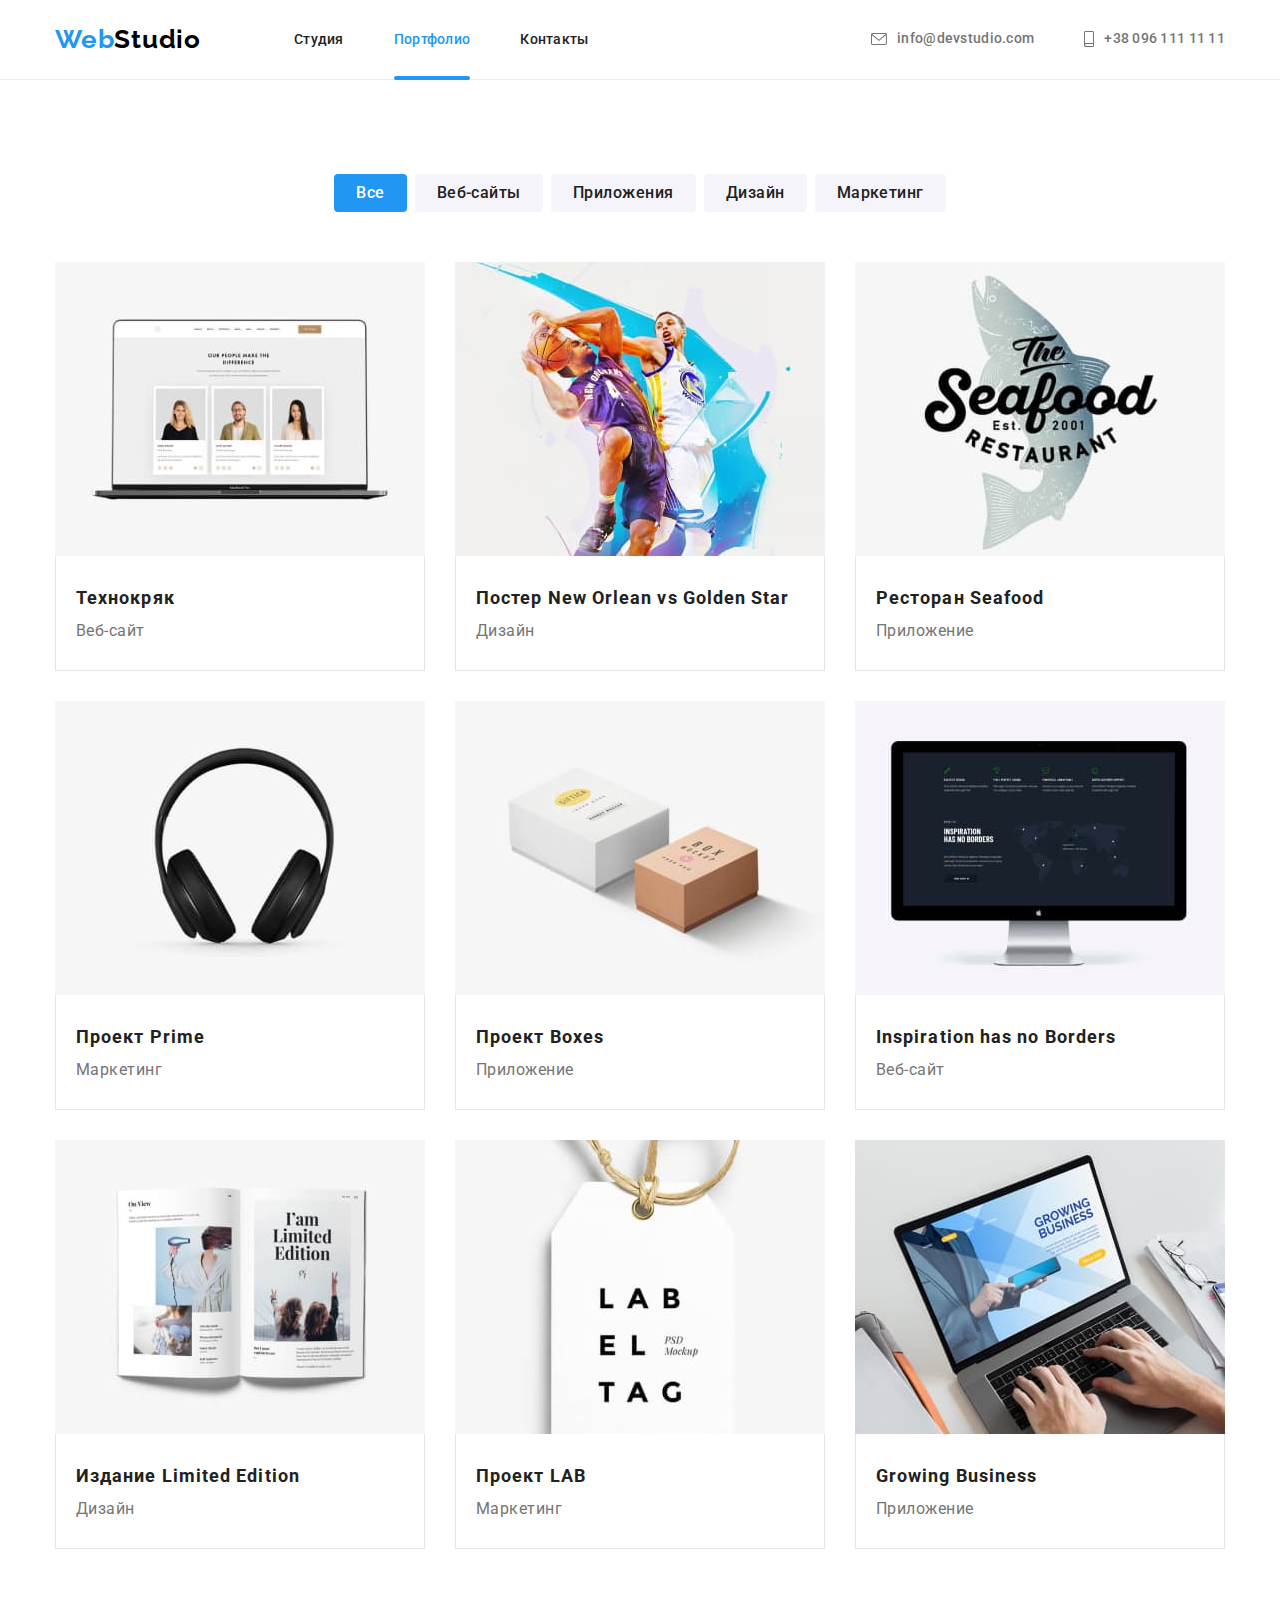
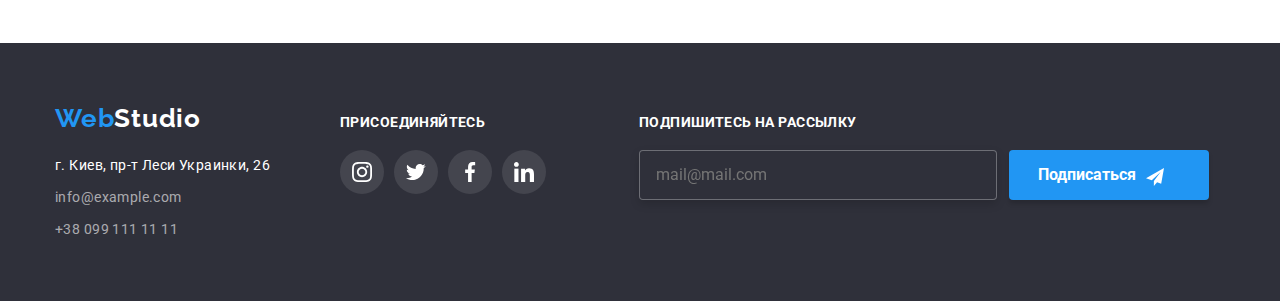
==== commit b77ed60d: "min-css" ====
--- a/portfolio.html
+++ b/portfolio.html
@@ -15,7 +15,7 @@
       rel="stylesheet"
       href="https://cdnjs.cloudflare.com/ajax/libs/animate.css/4.1.1/animate.min.css"
     />
-    <link rel="stylesheet" href="./css/main.css" />
+    <link rel="stylesheet" href="./css/main.min.css" />
   </head>
   <body>
     <!--Hader-->
--- a/css/main.min.css
+++ b/css/main.min.css
@@ -0,0 +1,2 @@
+body{font-family:"Roboto",sans-serif}.container{width:1200px;margin:0 auto;padding-left:15px;padding-right:15px}.link{text-decoration:none}.list{list-style:none}.visually-hidden{position:absolute;width:1px;height:1px;margin:-1px;border:0;padding:0;white-space:nowrap;-webkit-clip-path:inset(100%);clip-path:inset(100%);clip:rect(0 0 0 0);overflow:hidden}h1,h2,h3,h4,h5,h6,p{margin-top:0;margin-bottom:0}ul,ol{margin-top:0;margin-bottom:0;padding-left:0}img{display:block;max-width:100%}/*! modern-normalize v1.1.0 | MIT License | https://github.com/sindresorhus/modern-normalize */*,::before,::after{-webkit-box-sizing:border-box;box-sizing:border-box}html{line-height:1.15;-webkit-text-size-adjust:100%;-moz-tab-size:4;-o-tab-size:4;tab-size:4}body{margin:0;font-family:system-ui,-apple-system,"Segoe UI",Roboto,Helvetica,Arial,sans-serif,"Apple Color Emoji","Segoe UI Emoji"}hr{height:0;color:inherit}abbr[title]{-webkit-text-decoration:underline dotted;text-decoration:underline dotted}b,strong{font-weight:bolder}code,kbd,samp,pre{font-family:ui-monospace, SFMono-Regular, Consolas, 'Liberation Mono', Menlo, monospace;font-size:1em}small{font-size:80%}sub,sup{font-size:75%;line-height:0;position:relative;vertical-align:baseline}sub{bottom:-0.25em}sup{top:-0.5em}table{text-indent:0;border-color:inherit}button,input,optgroup,select,textarea{font-family:inherit;font-size:100%;line-height:1.15;margin:0}button,select{text-transform:none}button,[type='button'],[type='reset'],[type='submit']{-webkit-appearance:button}::-moz-focus-inner{border-style:none;padding:0}:-moz-focusring{outline:1px dotted ButtonText}:-moz-ui-invalid{box-shadow:none}legend{padding:0}progress{vertical-align:baseline}::-webkit-inner-spin-button,::-webkit-outer-spin-button{height:auto}[type='search']{-webkit-appearance:textfield;outline-offset:-2px}::-webkit-search-decoration{-webkit-appearance:none}::-webkit-file-upload-button{-webkit-appearance:button;font:inherit}summary{display:list-item}body{font-family:"Roboto",sans-serif}.header{padding-top:24px;padding-bottom:24px;background-color:#ffffff;border-bottom:1px solid #ececec}.header-container{display:-webkit-box;display:-ms-flexbox;display:flex}.navigation-header{display:-webkit-box;display:-ms-flexbox;display:flex;-webkit-box-align:center;-ms-flex-align:center;align-items:center}.navigation-header__logo{font-family:"Raleway",sans-serif;font-style:normal;font-weight:700;font-size:26px;line-height:1.19;letter-spacing:0.03em;color:#000000;margin-right:93px}.navigation-header__logo-type{font-family:"Raleway",sans-serif;font-style:normal;font-weight:700;font-size:26px;line-height:1.19;letter-spacing:0.03em;color:#2196f3}.menu{display:-webkit-box;display:-ms-flexbox;display:flex;-webkit-box-align:center;-ms-flex-align:center;align-items:center}.menu__item:not(:last-child){margin-right:50px}.menu__link{font-family:"Roboto",sans-serif;font-weight:500;font-size:14px;line-height:1.14;letter-spacing:0.02em;position:relative;color:#212121;-webkit-transition-property:color;transition-property:color;-webkit-transition-duration:250ms;transition-duration:250ms;-webkit-transition-timing-function:cubic-bezier(0.4, 0, 0.2, 1);transition-timing-function:cubic-bezier(0.4, 0, 0.2, 1)}.menu__link--curent{color:#2196f3}.menu__link--link{text-decoration:none}.menu__link::after{content:'';display:block;position:absolute;width:100%;height:4px;bottom:-33px;background-color:#2196f3;border-radius:2px;opacity:0;-webkit-transition:250ms cubic-bezier(0.4, 0, 0.2, 1);transition:250ms cubic-bezier(0.4, 0, 0.2, 1)}.menu__link--curent::after{color:#2196f3;content:'';display:block;position:absolute;width:100%;height:4px;bottom:-33px;background-color:#2196f3;border-radius:2px;opacity:1;-webkit-transition:250ms cubic-bezier(0.4, 0, 0.2, 1);transition:250ms cubic-bezier(0.4, 0, 0.2, 1)}.menu__link:hover,.menu__link:focus{color:#2196f3}.menu__link:hover::after,.menu__link:focus::after{color:#2196f3;opacity:1}.contacts-list-header{margin-left:auto;display:-webkit-box;display:-ms-flexbox;display:flex;-webkit-box-align:center;-ms-flex-align:center;align-items:center}.contacts-list-header__item:not(:last-child){margin-right:50px}.contacts-list-header__mail{font-family:"Roboto",sans-serif;font-weight:500;font-size:14px;line-height:1.14;letter-spacing:0.02em;color:#757575;display:-webkit-box;display:-ms-flexbox;display:flex;-webkit-box-align:center;-ms-flex-align:center;align-items:center;-webkit-transition-property:color;transition-property:color;-webkit-transition-duration:250ms;transition-duration:250ms;-webkit-transition-timing-function:cubic-bezier(0.4, 0, 0.2, 1);transition-timing-function:cubic-bezier(0.4, 0, 0.2, 1)}.contacts-list-header__mail:hover,.contacts-list-header__mail:focus{color:#2196f3}.contacts-list-header__phone-number{font-family:"Roboto",sans-serif;font-weight:500;font-size:14px;line-height:1.14;letter-spacing:0.02em;color:#757575;display:-webkit-box;display:-ms-flexbox;display:flex;-webkit-box-align:center;-ms-flex-align:center;align-items:center;-webkit-transition-property:color;transition-property:color;-webkit-transition-duration:250ms;transition-duration:250ms;-webkit-transition-timing-function:cubic-bezier(0.4, 0, 0.2, 1);transition-timing-function:cubic-bezier(0.4, 0, 0.2, 1)}.contacts-list-header__phone-number:hover,.contacts-list-header__phone-number:focus{color:#2196f3}.contacts-list-header__icon-contact{fill:currentColor;margin-right:10px}body{font-family:"Roboto",sans-serif}.hero{background-image:-webkit-gradient(linear, left top, left bottom, from(rgba(47,48,58,0.4)), to(rgba(47,48,58,0.4))),url("../images/bg-img/bg-img.jpg");background-image:linear-gradient(rgba(47,48,58,0.4), rgba(47,48,58,0.4)),url("../images/bg-img/bg-img.jpg");background-color:#c4c4c4;background-size:cover;padding-top:200px;padding-bottom:200px}.hero-container{width:1200px;margin:0 auto;padding-left:15px;padding-right:15px}.hero-title{font-weight:900;font-size:44px;line-height:1.36;text-align:center;letter-spacing:0.06em;text-transform:uppercase;color:#ffffff;margin:0 auto;width:696px;margin-bottom:30px}.modal-btn{-webkit-box-shadow:0px 4px 4px rgba(0,0,0,0.15);box-shadow:0px 4px 4px rgba(0,0,0,0.15);border-radius:4px;height:50px;padding:10px 32px;margin-bottom:200px;background-color:#2196f3;font-weight:700;font-size:16px;line-height:1.87;letter-spacing:0.06em;display:-webkit-box;display:-ms-flexbox;display:flex;-webkit-box-align:center;-ms-flex-align:center;align-items:center;text-align:center;margin:0 auto;cursor:pointer;border:none;color:#ffffff}body{font-family:"Roboto",sans-serif}.advantages{background-color:#ffffff;padding-top:94px;padding-bottom:94px}.advantages-container{width:1200px;margin:0 auto;padding-left:15px;padding-right:15px;display:-webkit-box;display:-ms-flexbox;display:flex;-webkit-box-align:center;-ms-flex-align:center;align-items:center}.advantages-title--visually-hidden{position:absolute;width:1px;height:1px;margin:-1px;border:0;padding:0;white-space:nowrap;-webkit-clip-path:inset(100%);clip-path:inset(100%);clip:rect(0 0 0 0);overflow:hidden}.advantages-list{display:-webkit-box;display:-ms-flexbox;display:flex;-webkit-box-align:center;-ms-flex-align:center;align-items:center}.advantages-list--list-hidden{list-style:none}.advantages-list__item{width:270px;-ms-flex-preferred-size:calc((100% - 120px) / 4);flex-basis:calc((100% - 120px) / 4)}.advantages-list__item:not(:last-child){margin-right:30px}.advantages-list__icon{display:-webkit-box;display:-ms-flexbox;display:flex;-webkit-box-align:center;-ms-flex-align:center;align-items:center;-webkit-box-pack:center;-ms-flex-pack:center;justify-content:center;width:270px;height:120px;background:#f5f4fa;border-radius:4px;margin-bottom:30px}.advantages-list__title{font-weight:700;font-size:14px;line-height:1.14;letter-spacing:0.03em;text-transform:uppercase;color:#212121;padding-bottom:10px}.advantages-list__text{font-weight:400;font-size:14px;line-height:24px;letter-spacing:0.03em;color:#757575}body{font-family:"Roboto",sans-serif}.about-as{background-color:#ffffff;padding-bottom:94px}.container-about-as{width:1200px;margin:0 auto;padding-left:15px;padding-right:15px}.about-as-title{font-weight:700;font-size:36px;line-height:1.16;text-align:center;letter-spacing:0.03em;color:#212121;margin-bottom:50px}.about-as-list{display:-webkit-box;display:-ms-flexbox;display:flex;-webkit-box-align:center;-ms-flex-align:center;align-items:center}.about-as-list--list{list-style:none}.about-as-list__item:not(:last-child){margin-right:30px}.product{display:-webkit-box;display:-ms-flexbox;display:flex;position:relative}.product__thumb{width:370px;height:70px;bottom:0;background:rgba(47,48,58,0.8);display:-webkit-box;display:-ms-flexbox;display:flex;-webkit-box-align:center;-ms-flex-align:center;align-items:center;-webkit-box-pack:center;-ms-flex-pack:center;justify-content:center;margin:0 auto;text-align:center;position:absolute}.products__actions-title{font-family:"Roboto",sans-serif;font-style:normal;font-weight:700;font-size:14px;line-height:16px;text-align:center;letter-spacing:0.03em;text-transform:uppercase;color:#ffffff}.our-team{background-color:#f5f4fa;padding-top:94px;padding-bottom:94px}.our-team-container{width:1200px;margin:0 auto;padding-left:15px;padding-right:15px}.our-team-title{font-weight:700;font-size:36px;line-height:1.16;text-align:center;letter-spacing:0.03em;color:#212121;margin-bottom:46px}.our-team-list{display:-webkit-box;display:-ms-flexbox;display:flex;-webkit-box-align:center;-ms-flex-align:center;align-items:center;-ms-flex-wrap:wrap;flex-wrap:wrap;margin-top:-30px;margin-left:-30px}.our-team-list--list{list-style:none}.our-team-list__item{margin-top:30px;margin-left:30px;background:#ffffff;-webkit-box-shadow:0px 1px 3px rgba(0,0,0,0.12),0px 1px 1px rgba(0,0,0,0.14),0px 2px 1px rgba(0,0,0,0.2);box-shadow:0px 1px 3px rgba(0,0,0,0.12),0px 1px 1px rgba(0,0,0,0.14),0px 2px 1px rgba(0,0,0,0.2);border-radius:0px 0px 4px 4px}.people{padding-top:30px;padding-bottom:26px;padding-right:32px;padding-left:32px}.people__title{font-weight:500;font-size:16px;line-height:1.18;text-align:center;letter-spacing:0.03em;margin-bottom:10px;color:#212121}.people__text{font-weight:400;font-size:16px;line-height:1.18;text-align:center;letter-spacing:0.03em;color:#757575;margin-bottom:16px}.social-list{display:-webkit-box;display:-ms-flexbox;display:flex;-webkit-box-align:center;-ms-flex-align:center;align-items:center;-webkit-box-pack:justify;-ms-flex-pack:justify;justify-content:space-between}.social-list--list{list-style:none}.social-list__link{display:-webkit-box;display:-ms-flexbox;display:flex;-webkit-box-align:center;-ms-flex-align:center;align-items:center;-webkit-box-pack:center;-ms-flex-pack:center;justify-content:center;width:44px;height:44px;border-radius:50%;fill:#afb1b8;-webkit-transition-property:fill, background-color;transition-property:fill, background-color;-webkit-transition-duration:250ms;transition-duration:250ms;-webkit-transition-timing-function:cubic-bezier(0.4, 0, 0.2, 1);transition-timing-function:cubic-bezier(0.4, 0, 0.2, 1)}.social-list__link--link{list-style:none}.social-list__link:hover,.social-list__link:focus{background-color:#2196f3;fill:#ffffff}.our-partners{background-color:#ffffff;padding-top:94px;padding-bottom:94px}.our-partners-container{width:1200px;margin:0 auto;padding-left:15px;padding-right:15px}.our-partners-title{font-weight:700;font-size:36px;line-height:1.16;text-align:center;letter-spacing:0.03em;color:#212121;margin-bottom:50px}.our-partners-list{fill:#afb1b8;display:-webkit-box;display:-ms-flexbox;display:flex;-webkit-box-align:center;-ms-flex-align:center;align-items:center}.our-partners-list--list{list-style:none}.our-partners-list__item:not(:last-child){margin-right:30px}.our-partners-list__link{display:-webkit-box;display:-ms-flexbox;display:flex;-webkit-box-align:center;-ms-flex-align:center;align-items:center;-webkit-box-pack:center;-ms-flex-pack:center;justify-content:center;display:flex;width:170px;height:92px;left:215px;top:2493px;fill:#afb1b8;border:1px solid #afb1b8;-webkit-box-sizing:border-box;box-sizing:border-box;border-radius:4px;display:flex;align-items:center;-webkit-transition-property:fill, border;transition-property:fill, border;-webkit-transition-duration:250ms;transition-duration:250ms;-webkit-transition-timing-function:cubic-bezier(0.4, 0, 0.2, 1);transition-timing-function:cubic-bezier(0.4, 0, 0.2, 1)}.our-partners-list__link:hover,.our-partners-list__link:focus{fill:#2196f3;border:1px solid #2196f3}.our-partners-list__icon-partners{display:-webkit-box;display:-ms-flexbox;display:flex;-webkit-box-align:center;-ms-flex-align:center;align-items:center}.footer{background-color:#2f303a;padding-bottom:60px;padding-top:60px}.flex-footer{display:-webkit-box;display:-ms-flexbox;display:flex;-webkit-box-align:baseline;-ms-flex-align:baseline;align-items:baseline;width:1200px;margin:0 auto;padding-left:15px;padding-right:15px}.address-list{display:-webkit-box;display:-ms-flexbox;display:flex;-webkit-box-orient:vertical;-webkit-box-direction:normal;-ms-flex-direction:column;flex-direction:column}.address-list--list{list-style:none}.address-list__item:not(:last-child){margin-bottom:9px}.address-list__link{font-style:normal;font-weight:400;font-size:14px;line-height:1.71;letter-spacing:0.03em;color:#ffffff;-webkit-transition-property:color;transition-property:color;-webkit-transition-duration:250ms;transition-duration:250ms;-webkit-transition-timing-function:cubic-bezier(0.4, 0, 0.2, 1);transition-timing-function:cubic-bezier(0.4, 0, 0.2, 1)}.address-list__link--link{text-decoration:none}.address-list__mail{font-style:normal;font-weight:400;font-size:14px;line-height:1.71;letter-spacing:0.03em;color:rgba(255,255,255,0.6);-webkit-transition-property:color;transition-property:color;-webkit-transition-duration:250ms;transition-duration:250ms;-webkit-transition-timing-function:cubic-bezier(0.4, 0, 0.2, 1);transition-timing-function:cubic-bezier(0.4, 0, 0.2, 1)}.address-list__phone{font-style:normal;font-weight:400;font-size:14px;line-height:21.714px;letter-spacing:0.03em;color:rgba(255,255,255,0.6);-webkit-transition-property:color;transition-property:color;-webkit-transition-duration:250ms;transition-duration:250ms;-webkit-transition-timing-function:cubic-bezier(0.4, 0, 0.2, 1);transition-timing-function:cubic-bezier(0.4, 0, 0.2, 1)}.address-list__link:hover,.address-list__link:focus{color:rgba(255,255,255,0.6)}.address-list__mail:hover,.address-list__mail:focus,.address-list__phone:hover,.address-list__phone:focus{color:#ffffff}.footer-contacts__contacts{margin-right:70px}.footer-contacts__contacts--visualyhidden{position:absolute;width:1px;height:1px;margin:-1px;border:0;padding:0;white-space:nowrap;-webkit-clip-path:inset(100%);clip-path:inset(100%);clip:rect(0 0 0 0);overflow:hidden}.footer-contacts__logo-footer{font-family:"Raleway",sans-serif;font-style:normal;font-weight:700;font-size:26px;line-height:1.19;letter-spacing:0.03em;color:#ffffff;display:block;-webkit-box-align:center;-ms-flex-align:center;align-items:center;margin-bottom:20px}.footer-contacts__logo-type-footer{font-family:"Raleway",sans-serif;font-style:normal;font-weight:700;font-size:26px;line-height:1.19;letter-spacing:0.03em;color:#2196f3}.footer-contacts__logo-footer--link{text-decoration:none}.footer-link{margin-right:93px}.footer-title{width:145px;height:16px;font-family:"Roboto",sans-serif;font-style:normal;font-weight:700;font-size:14px;line-height:16px;letter-spacing:0.03em;text-transform:uppercase;text-align:center;margin-bottom:20px;color:#ffffff;display:block}.footer-social-list{display:-webkit-box;display:-ms-flexbox;display:flex;-webkit-box-align:center;-ms-flex-align:center;align-items:center}.footer-social-list--list{list-style:none}.footer-social-list__item{display:-webkit-box;display:-ms-flexbox;display:flex}.footer-social-list__item:not(:last-child){margin-right:10px}.footer-social-list__link{display:-webkit-box;display:-ms-flexbox;display:flex;-webkit-box-align:center;-ms-flex-align:center;align-items:center;-webkit-box-pack:center;-ms-flex-pack:center;justify-content:center;width:44px;height:44px;border-radius:50%;background:rgba(255,255,255,0.1);fill:#ffffff;-webkit-transition-property:background-color;transition-property:background-color;-webkit-transition-duration:250ms;transition-duration:250ms;-webkit-transition-timing-function:cubic-bezier(0.4, 0, 0.2, 1);transition-timing-function:cubic-bezier(0.4, 0, 0.2, 1)}.footer-social-list__link:hover,.footer-social-list__link:focus{background-color:#2196f3}.form-title{margin-bottom:20px;display:block;font-family:var(--main-font);font-style:normal;font-weight:700;font-size:14px;line-height:16px;letter-spacing:0.03em;text-transform:uppercase;color:#ffffff}.form{display:-webkit-box;display:-ms-flexbox;display:flex;-webkit-box-align:center;-ms-flex-align:center;align-items:center;-webkit-box-pack:center;-ms-flex-pack:center;justify-content:center}.form__input-form{width:358px;height:50px;left:815px;top:2787px;padding-left:16px;padding-top:15px;padding-bottom:15px;margin-right:12px;background:#2f303a;color:#ffffff;border:1px solid rgba(255,255,255,0.3);-webkit-box-sizing:border-box;box-sizing:border-box;-webkit-filter:drop-shadow(0px 4px 4px rgba(0,0,0,0.15));filter:drop-shadow(0px 4px 4px rgba(0,0,0,0.15));border-radius:4px}.form__form-btn{width:200px;height:50px;display:-webkit-box;display:-ms-flexbox;display:flex;-webkit-box-align:center;-ms-flex-align:center;align-items:center;cursor:pointer;border:none;font-family:"Roboto",sans-serif;font-style:normal;font-weight:700;font-size:16px;line-height:30px;padding-left:29px;color:#ffffff;background:#2196f3;-webkit-box-shadow:0px 4px 4px rgba(0,0,0,0.15);box-shadow:0px 4px 4px rgba(0,0,0,0.15);border-radius:4px}.form__icon-form-btn{height:18px;width:18px;margin-left:10px}.main-container-portfolio{padding-bottom:94px;padding-top:94px}.container-portfolio{width:1200px;margin:0 auto;padding-left:15px;padding-right:15px}.portfolio-title--visually-hidden{position:absolute;width:1px;height:1px;margin:-1px;border:0;padding:0;white-space:nowrap;-webkit-clip-path:inset(100%);clip-path:inset(100%);clip:rect(0 0 0 0);overflow:hidden}.porfolio-list{display:-webkit-box;display:-ms-flexbox;display:flex;-webkit-box-pack:center;-ms-flex-pack:center;justify-content:center;-webkit-box-align:center;-ms-flex-align:center;align-items:center;margin-bottom:50px}.porfolio-list--list{list-style:none}.portfolio-list__btn-item:not(:last-child){margin-right:8px}.portfolio-list__btn{background:#f5f4fa;font-weight:500;font-size:16px;line-height:1.62;text-align:center;letter-spacing:0.03em;cursor:pointer;color:#212121;border:none;background:#f5f4fa;border-radius:4px;padding:6px 22px;-webkit-transition-property:color, background-color, -webkit-box-shadow;transition-property:color, background-color, -webkit-box-shadow;transition-property:color, background-color, box-shadow;transition-property:color, background-color, box-shadow, -webkit-box-shadow;-webkit-transition-duration:250ms;transition-duration:250ms;-webkit-transition-timing-function:cubic-bezier(0.4, 0, 0.2, 1);transition-timing-function:cubic-bezier(0.4, 0, 0.2, 1)}.portfolio-list__btn:hover,.portfolio-list__btn:focus{background-color:#2196f3;color:#ffffff;-webkit-box-shadow:0px 3px 1px rgba(0,0,0,0.1),0px 1px 2px rgba(0,0,0,0.08),0px 2px 2px rgba(0,0,0,0.12);box-shadow:0px 3px 1px rgba(0,0,0,0.1),0px 1px 2px rgba(0,0,0,0.08),0px 2px 2px rgba(0,0,0,0.12);border-radius:4px}.portfolio-list__btn--curent{background-color:#2196f3;color:#ffffff}.portfolio-projects{display:-webkit-box;display:-ms-flexbox;display:flex;-ms-flex-wrap:wrap;flex-wrap:wrap;margin-top:-30px;margin-left:-30px}.portfolio-projects--link{list-style:none}.portfolio-projects__item-card{background:#ffffff;margin-top:30px;margin-left:30px;-webkit-transition-property:-webkit-box-shadow;transition-property:-webkit-box-shadow;transition-property:box-shadow;transition-property:box-shadow, -webkit-box-shadow;-webkit-transition-duration:250ms;transition-duration:250ms;-webkit-transition-timing-function:cubic-bezier(0.4, 0, 0.2, 1);transition-timing-function:cubic-bezier(0.4, 0, 0.2, 1)}.portfolio-projects-product{display:-webkit-box;display:-ms-flexbox;display:flex}.portfolio-projects__link-overlay--link{text-decoration:none}.portfolio-projects__link-overlay:hover,.portfolio-projects__link-overlay:focus{-webkit-box-shadow:0px 1px 1px rgba(0,0,0,0.12),0px 4px 4px rgba(0,0,0,0.06),1px 4px 6px rgba(0,0,0,0.16);box-shadow:0px 1px 1px rgba(0,0,0,0.12),0px 4px 4px rgba(0,0,0,0.06),1px 4px 6px rgba(0,0,0,0.16)}.portfolio-projects__thumb{position:relative;overflow:hidden}.portfolio-projects__card{border:1px solid #e5e5e5;border-top:none;padding:24px 20px}.portfolio-projects__thumb-text{display:-webkit-box;display:-ms-flexbox;display:flex;-webkit-box-align:center;-ms-flex-align:center;align-items:center;-webkit-box-pack:center;-ms-flex-pack:center;justify-content:center;position:absolute;padding:64px 24px;font-family:var(--main-font);font-style:normal;font-weight:400;font-size:18px;line-height:28px;letter-spacing:0.03em;color:#ffffff;background:rgba(33,150,243,0.9);-webkit-transform:translateY(0);transform:translateY(0);-webkit-transition:-webkit-transform 250ms cubic-bezier(0.4, 0, 0.2, 1);transition:-webkit-transform 250ms cubic-bezier(0.4, 0, 0.2, 1);transition:transform 250ms cubic-bezier(0.4, 0, 0.2, 1);transition:transform 250ms cubic-bezier(0.4, 0, 0.2, 1), -webkit-transform 250ms cubic-bezier(0.4, 0, 0.2, 1)}.portfolio-projects__title-item{font-family:"Roboto",sans-serif;font-weight:700;font-size:18px;line-height:2;letter-spacing:0.06em;color:#212121}.portfolio-projects__text{font-weight:400;font-size:16px;line-height:1.87;letter-spacing:0.03em;color:#757575}.portfolio-projects__link-overlay:hover,.portfolio-projects__link-overlay:focus{-webkit-transition-property:-webkit-box-shadow;transition-property:-webkit-box-shadow;transition-property:box-shadow;transition-property:box-shadow, -webkit-box-shadow;-webkit-transition-duration:250ms;transition-duration:250ms;-webkit-transition-timing-function:cubic-bezier(0.4, 0, 0.2, 1);transition-timing-function:cubic-bezier(0.4, 0, 0.2, 1)}.portfolio-projects__link-overlay:hover .portfolio-projects__thumb-text,.portfolio-projects__link-overlay:focus .portfolio-projects__thumb-text{-webkit-transform:translateY(-100%);transform:translateY(-100%);-webkit-transition:-webkit-transform 250ms cubic-bezier(0.4, 0, 0.2, 1);transition:-webkit-transform 250ms cubic-bezier(0.4, 0, 0.2, 1);transition:transform 250ms cubic-bezier(0.4, 0, 0.2, 1);transition:transform 250ms cubic-bezier(0.4, 0, 0.2, 1), -webkit-transform 250ms cubic-bezier(0.4, 0, 0.2, 1)}
+/*# sourceMappingURL=main.min.css.map */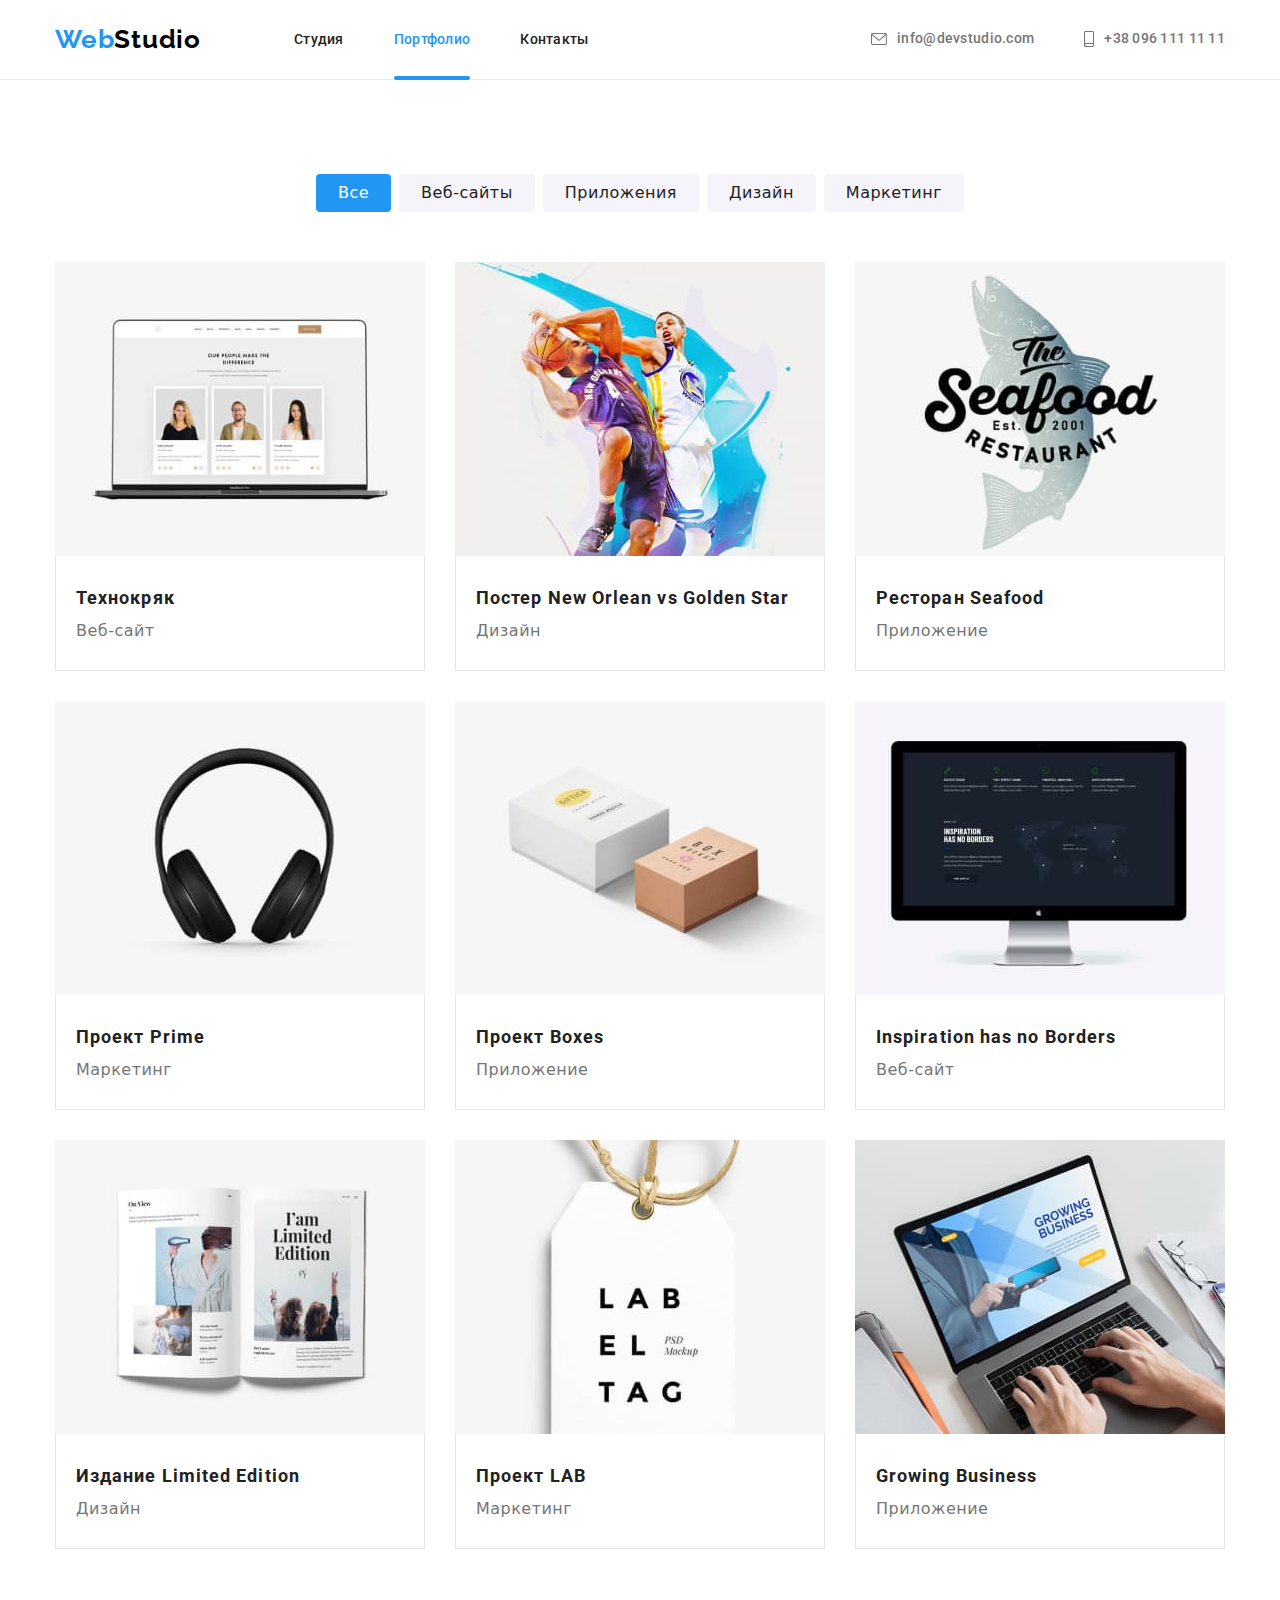
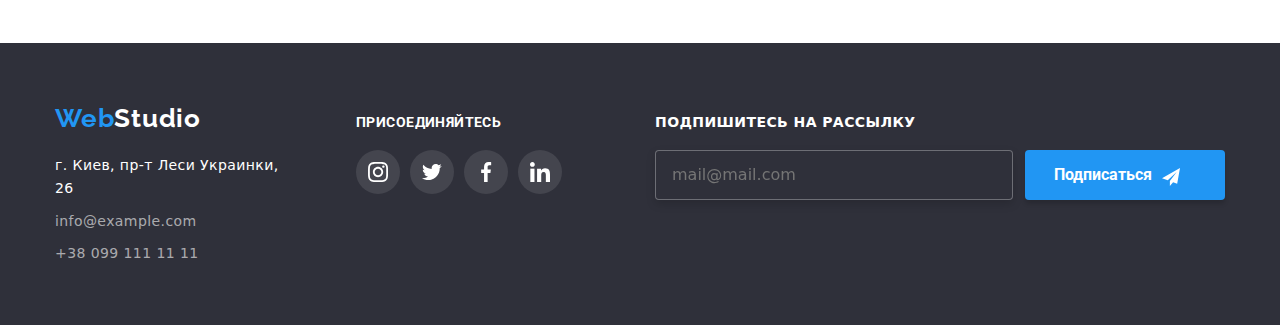
==== commit 7261e1ea: "awesome" ====
--- a/portfolio.html
+++ b/portfolio.html
@@ -18,7 +18,7 @@
     <link rel="stylesheet" href="./css/main.min.css" />
   </head>
   <body>
-    <!--Hader-->
+    <!--Header-->
     <header class="header">
       <div class="container header-container">
         <nav class="navigation-header">
@@ -30,7 +30,7 @@
               <a class="menu__link menu__link--link" href="./index.html">Студия</a>
             </li>
             <li class="menu__item">
-              <a class="menu__link menu__link--curent menu__link--link" href="./portfolio.html"
+              <a class="menu__link menu__link--current menu__link--link" href="./portfolio.html"
                 >Портфолио</a
               >
             </li>
@@ -66,7 +66,7 @@
           <h1 class="portfolio-title--visually-hidden">Портфолио</h1>
           <ul class="porfolio-list porfolio-list--list">
             <li class="portfolio-list__btn-item">
-              <button class="portfolio-list__btn portfolio-list__btn--curent" type="button">
+              <button class="portfolio-list__btn portfolio-list__btn--current" type="button">
                 Все
               </button>
             </li>
--- a/css/main.min.css
+++ b/css/main.min.css
@@ -1,2 +1,2 @@
-body{font-family:"Roboto",sans-serif}.container{width:1200px;margin:0 auto;padding-left:15px;padding-right:15px}.link{text-decoration:none}.list{list-style:none}.visually-hidden{position:absolute;width:1px;height:1px;margin:-1px;border:0;padding:0;white-space:nowrap;-webkit-clip-path:inset(100%);clip-path:inset(100%);clip:rect(0 0 0 0);overflow:hidden}h1,h2,h3,h4,h5,h6,p{margin-top:0;margin-bottom:0}ul,ol{margin-top:0;margin-bottom:0;padding-left:0}img{display:block;max-width:100%}/*! modern-normalize v1.1.0 | MIT License | https://github.com/sindresorhus/modern-normalize */*,::before,::after{-webkit-box-sizing:border-box;box-sizing:border-box}html{line-height:1.15;-webkit-text-size-adjust:100%;-moz-tab-size:4;-o-tab-size:4;tab-size:4}body{margin:0;font-family:system-ui,-apple-system,"Segoe UI",Roboto,Helvetica,Arial,sans-serif,"Apple Color Emoji","Segoe UI Emoji"}hr{height:0;color:inherit}abbr[title]{-webkit-text-decoration:underline dotted;text-decoration:underline dotted}b,strong{font-weight:bolder}code,kbd,samp,pre{font-family:ui-monospace, SFMono-Regular, Consolas, 'Liberation Mono', Menlo, monospace;font-size:1em}small{font-size:80%}sub,sup{font-size:75%;line-height:0;position:relative;vertical-align:baseline}sub{bottom:-0.25em}sup{top:-0.5em}table{text-indent:0;border-color:inherit}button,input,optgroup,select,textarea{font-family:inherit;font-size:100%;line-height:1.15;margin:0}button,select{text-transform:none}button,[type='button'],[type='reset'],[type='submit']{-webkit-appearance:button}::-moz-focus-inner{border-style:none;padding:0}:-moz-focusring{outline:1px dotted ButtonText}:-moz-ui-invalid{box-shadow:none}legend{padding:0}progress{vertical-align:baseline}::-webkit-inner-spin-button,::-webkit-outer-spin-button{height:auto}[type='search']{-webkit-appearance:textfield;outline-offset:-2px}::-webkit-search-decoration{-webkit-appearance:none}::-webkit-file-upload-button{-webkit-appearance:button;font:inherit}summary{display:list-item}body{font-family:"Roboto",sans-serif}.header{padding-top:24px;padding-bottom:24px;background-color:#ffffff;border-bottom:1px solid #ececec}.header-container{display:-webkit-box;display:-ms-flexbox;display:flex}.navigation-header{display:-webkit-box;display:-ms-flexbox;display:flex;-webkit-box-align:center;-ms-flex-align:center;align-items:center}.navigation-header__logo{font-family:"Raleway",sans-serif;font-style:normal;font-weight:700;font-size:26px;line-height:1.19;letter-spacing:0.03em;color:#000000;margin-right:93px}.navigation-header__logo-type{font-family:"Raleway",sans-serif;font-style:normal;font-weight:700;font-size:26px;line-height:1.19;letter-spacing:0.03em;color:#2196f3}.menu{display:-webkit-box;display:-ms-flexbox;display:flex;-webkit-box-align:center;-ms-flex-align:center;align-items:center}.menu__item:not(:last-child){margin-right:50px}.menu__link{font-family:"Roboto",sans-serif;font-weight:500;font-size:14px;line-height:1.14;letter-spacing:0.02em;position:relative;color:#212121;-webkit-transition-property:color;transition-property:color;-webkit-transition-duration:250ms;transition-duration:250ms;-webkit-transition-timing-function:cubic-bezier(0.4, 0, 0.2, 1);transition-timing-function:cubic-bezier(0.4, 0, 0.2, 1)}.menu__link--curent{color:#2196f3}.menu__link--link{text-decoration:none}.menu__link::after{content:'';display:block;position:absolute;width:100%;height:4px;bottom:-33px;background-color:#2196f3;border-radius:2px;opacity:0;-webkit-transition:250ms cubic-bezier(0.4, 0, 0.2, 1);transition:250ms cubic-bezier(0.4, 0, 0.2, 1)}.menu__link--curent::after{color:#2196f3;content:'';display:block;position:absolute;width:100%;height:4px;bottom:-33px;background-color:#2196f3;border-radius:2px;opacity:1;-webkit-transition:250ms cubic-bezier(0.4, 0, 0.2, 1);transition:250ms cubic-bezier(0.4, 0, 0.2, 1)}.menu__link:hover,.menu__link:focus{color:#2196f3}.menu__link:hover::after,.menu__link:focus::after{color:#2196f3;opacity:1}.contacts-list-header{margin-left:auto;display:-webkit-box;display:-ms-flexbox;display:flex;-webkit-box-align:center;-ms-flex-align:center;align-items:center}.contacts-list-header__item:not(:last-child){margin-right:50px}.contacts-list-header__mail{font-family:"Roboto",sans-serif;font-weight:500;font-size:14px;line-height:1.14;letter-spacing:0.02em;color:#757575;display:-webkit-box;display:-ms-flexbox;display:flex;-webkit-box-align:center;-ms-flex-align:center;align-items:center;-webkit-transition-property:color;transition-property:color;-webkit-transition-duration:250ms;transition-duration:250ms;-webkit-transition-timing-function:cubic-bezier(0.4, 0, 0.2, 1);transition-timing-function:cubic-bezier(0.4, 0, 0.2, 1)}.contacts-list-header__mail:hover,.contacts-list-header__mail:focus{color:#2196f3}.contacts-list-header__phone-number{font-family:"Roboto",sans-serif;font-weight:500;font-size:14px;line-height:1.14;letter-spacing:0.02em;color:#757575;display:-webkit-box;display:-ms-flexbox;display:flex;-webkit-box-align:center;-ms-flex-align:center;align-items:center;-webkit-transition-property:color;transition-property:color;-webkit-transition-duration:250ms;transition-duration:250ms;-webkit-transition-timing-function:cubic-bezier(0.4, 0, 0.2, 1);transition-timing-function:cubic-bezier(0.4, 0, 0.2, 1)}.contacts-list-header__phone-number:hover,.contacts-list-header__phone-number:focus{color:#2196f3}.contacts-list-header__icon-contact{fill:currentColor;margin-right:10px}body{font-family:"Roboto",sans-serif}.hero{background-image:-webkit-gradient(linear, left top, left bottom, from(rgba(47,48,58,0.4)), to(rgba(47,48,58,0.4))),url("../images/bg-img/bg-img.jpg");background-image:linear-gradient(rgba(47,48,58,0.4), rgba(47,48,58,0.4)),url("../images/bg-img/bg-img.jpg");background-color:#c4c4c4;background-size:cover;padding-top:200px;padding-bottom:200px}.hero-container{width:1200px;margin:0 auto;padding-left:15px;padding-right:15px}.hero-title{font-weight:900;font-size:44px;line-height:1.36;text-align:center;letter-spacing:0.06em;text-transform:uppercase;color:#ffffff;margin:0 auto;width:696px;margin-bottom:30px}.modal-btn{-webkit-box-shadow:0px 4px 4px rgba(0,0,0,0.15);box-shadow:0px 4px 4px rgba(0,0,0,0.15);border-radius:4px;height:50px;padding:10px 32px;margin-bottom:200px;background-color:#2196f3;font-weight:700;font-size:16px;line-height:1.87;letter-spacing:0.06em;display:-webkit-box;display:-ms-flexbox;display:flex;-webkit-box-align:center;-ms-flex-align:center;align-items:center;text-align:center;margin:0 auto;cursor:pointer;border:none;color:#ffffff}body{font-family:"Roboto",sans-serif}.advantages{background-color:#ffffff;padding-top:94px;padding-bottom:94px}.advantages-container{width:1200px;margin:0 auto;padding-left:15px;padding-right:15px;display:-webkit-box;display:-ms-flexbox;display:flex;-webkit-box-align:center;-ms-flex-align:center;align-items:center}.advantages-title--visually-hidden{position:absolute;width:1px;height:1px;margin:-1px;border:0;padding:0;white-space:nowrap;-webkit-clip-path:inset(100%);clip-path:inset(100%);clip:rect(0 0 0 0);overflow:hidden}.advantages-list{display:-webkit-box;display:-ms-flexbox;display:flex;-webkit-box-align:center;-ms-flex-align:center;align-items:center}.advantages-list--list-hidden{list-style:none}.advantages-list__item{width:270px;-ms-flex-preferred-size:calc((100% - 120px) / 4);flex-basis:calc((100% - 120px) / 4)}.advantages-list__item:not(:last-child){margin-right:30px}.advantages-list__icon{display:-webkit-box;display:-ms-flexbox;display:flex;-webkit-box-align:center;-ms-flex-align:center;align-items:center;-webkit-box-pack:center;-ms-flex-pack:center;justify-content:center;width:270px;height:120px;background:#f5f4fa;border-radius:4px;margin-bottom:30px}.advantages-list__title{font-weight:700;font-size:14px;line-height:1.14;letter-spacing:0.03em;text-transform:uppercase;color:#212121;padding-bottom:10px}.advantages-list__text{font-weight:400;font-size:14px;line-height:24px;letter-spacing:0.03em;color:#757575}body{font-family:"Roboto",sans-serif}.about-as{background-color:#ffffff;padding-bottom:94px}.container-about-as{width:1200px;margin:0 auto;padding-left:15px;padding-right:15px}.about-as-title{font-weight:700;font-size:36px;line-height:1.16;text-align:center;letter-spacing:0.03em;color:#212121;margin-bottom:50px}.about-as-list{display:-webkit-box;display:-ms-flexbox;display:flex;-webkit-box-align:center;-ms-flex-align:center;align-items:center}.about-as-list--list{list-style:none}.about-as-list__item:not(:last-child){margin-right:30px}.product{display:-webkit-box;display:-ms-flexbox;display:flex;position:relative}.product__thumb{width:370px;height:70px;bottom:0;background:rgba(47,48,58,0.8);display:-webkit-box;display:-ms-flexbox;display:flex;-webkit-box-align:center;-ms-flex-align:center;align-items:center;-webkit-box-pack:center;-ms-flex-pack:center;justify-content:center;margin:0 auto;text-align:center;position:absolute}.products__actions-title{font-family:"Roboto",sans-serif;font-style:normal;font-weight:700;font-size:14px;line-height:16px;text-align:center;letter-spacing:0.03em;text-transform:uppercase;color:#ffffff}.our-team{background-color:#f5f4fa;padding-top:94px;padding-bottom:94px}.our-team-container{width:1200px;margin:0 auto;padding-left:15px;padding-right:15px}.our-team-title{font-weight:700;font-size:36px;line-height:1.16;text-align:center;letter-spacing:0.03em;color:#212121;margin-bottom:46px}.our-team-list{display:-webkit-box;display:-ms-flexbox;display:flex;-webkit-box-align:center;-ms-flex-align:center;align-items:center;-ms-flex-wrap:wrap;flex-wrap:wrap;margin-top:-30px;margin-left:-30px}.our-team-list--list{list-style:none}.our-team-list__item{margin-top:30px;margin-left:30px;background:#ffffff;-webkit-box-shadow:0px 1px 3px rgba(0,0,0,0.12),0px 1px 1px rgba(0,0,0,0.14),0px 2px 1px rgba(0,0,0,0.2);box-shadow:0px 1px 3px rgba(0,0,0,0.12),0px 1px 1px rgba(0,0,0,0.14),0px 2px 1px rgba(0,0,0,0.2);border-radius:0px 0px 4px 4px}.people{padding-top:30px;padding-bottom:26px;padding-right:32px;padding-left:32px}.people__title{font-weight:500;font-size:16px;line-height:1.18;text-align:center;letter-spacing:0.03em;margin-bottom:10px;color:#212121}.people__text{font-weight:400;font-size:16px;line-height:1.18;text-align:center;letter-spacing:0.03em;color:#757575;margin-bottom:16px}.social-list{display:-webkit-box;display:-ms-flexbox;display:flex;-webkit-box-align:center;-ms-flex-align:center;align-items:center;-webkit-box-pack:justify;-ms-flex-pack:justify;justify-content:space-between}.social-list--list{list-style:none}.social-list__link{display:-webkit-box;display:-ms-flexbox;display:flex;-webkit-box-align:center;-ms-flex-align:center;align-items:center;-webkit-box-pack:center;-ms-flex-pack:center;justify-content:center;width:44px;height:44px;border-radius:50%;fill:#afb1b8;-webkit-transition-property:fill, background-color;transition-property:fill, background-color;-webkit-transition-duration:250ms;transition-duration:250ms;-webkit-transition-timing-function:cubic-bezier(0.4, 0, 0.2, 1);transition-timing-function:cubic-bezier(0.4, 0, 0.2, 1)}.social-list__link--link{list-style:none}.social-list__link:hover,.social-list__link:focus{background-color:#2196f3;fill:#ffffff}.our-partners{background-color:#ffffff;padding-top:94px;padding-bottom:94px}.our-partners-container{width:1200px;margin:0 auto;padding-left:15px;padding-right:15px}.our-partners-title{font-weight:700;font-size:36px;line-height:1.16;text-align:center;letter-spacing:0.03em;color:#212121;margin-bottom:50px}.our-partners-list{fill:#afb1b8;display:-webkit-box;display:-ms-flexbox;display:flex;-webkit-box-align:center;-ms-flex-align:center;align-items:center}.our-partners-list--list{list-style:none}.our-partners-list__item:not(:last-child){margin-right:30px}.our-partners-list__link{display:-webkit-box;display:-ms-flexbox;display:flex;-webkit-box-align:center;-ms-flex-align:center;align-items:center;-webkit-box-pack:center;-ms-flex-pack:center;justify-content:center;display:flex;width:170px;height:92px;left:215px;top:2493px;fill:#afb1b8;border:1px solid #afb1b8;-webkit-box-sizing:border-box;box-sizing:border-box;border-radius:4px;display:flex;align-items:center;-webkit-transition-property:fill, border;transition-property:fill, border;-webkit-transition-duration:250ms;transition-duration:250ms;-webkit-transition-timing-function:cubic-bezier(0.4, 0, 0.2, 1);transition-timing-function:cubic-bezier(0.4, 0, 0.2, 1)}.our-partners-list__link:hover,.our-partners-list__link:focus{fill:#2196f3;border:1px solid #2196f3}.our-partners-list__icon-partners{display:-webkit-box;display:-ms-flexbox;display:flex;-webkit-box-align:center;-ms-flex-align:center;align-items:center}.footer{background-color:#2f303a;padding-bottom:60px;padding-top:60px}.flex-footer{display:-webkit-box;display:-ms-flexbox;display:flex;-webkit-box-align:baseline;-ms-flex-align:baseline;align-items:baseline;width:1200px;margin:0 auto;padding-left:15px;padding-right:15px}.address-list{display:-webkit-box;display:-ms-flexbox;display:flex;-webkit-box-orient:vertical;-webkit-box-direction:normal;-ms-flex-direction:column;flex-direction:column}.address-list--list{list-style:none}.address-list__item:not(:last-child){margin-bottom:9px}.address-list__link{font-style:normal;font-weight:400;font-size:14px;line-height:1.71;letter-spacing:0.03em;color:#ffffff;-webkit-transition-property:color;transition-property:color;-webkit-transition-duration:250ms;transition-duration:250ms;-webkit-transition-timing-function:cubic-bezier(0.4, 0, 0.2, 1);transition-timing-function:cubic-bezier(0.4, 0, 0.2, 1)}.address-list__link--link{text-decoration:none}.address-list__mail{font-style:normal;font-weight:400;font-size:14px;line-height:1.71;letter-spacing:0.03em;color:rgba(255,255,255,0.6);-webkit-transition-property:color;transition-property:color;-webkit-transition-duration:250ms;transition-duration:250ms;-webkit-transition-timing-function:cubic-bezier(0.4, 0, 0.2, 1);transition-timing-function:cubic-bezier(0.4, 0, 0.2, 1)}.address-list__phone{font-style:normal;font-weight:400;font-size:14px;line-height:21.714px;letter-spacing:0.03em;color:rgba(255,255,255,0.6);-webkit-transition-property:color;transition-property:color;-webkit-transition-duration:250ms;transition-duration:250ms;-webkit-transition-timing-function:cubic-bezier(0.4, 0, 0.2, 1);transition-timing-function:cubic-bezier(0.4, 0, 0.2, 1)}.address-list__link:hover,.address-list__link:focus{color:rgba(255,255,255,0.6)}.address-list__mail:hover,.address-list__mail:focus,.address-list__phone:hover,.address-list__phone:focus{color:#ffffff}.footer-contacts__contacts{margin-right:70px}.footer-contacts__contacts--visualyhidden{position:absolute;width:1px;height:1px;margin:-1px;border:0;padding:0;white-space:nowrap;-webkit-clip-path:inset(100%);clip-path:inset(100%);clip:rect(0 0 0 0);overflow:hidden}.footer-contacts__logo-footer{font-family:"Raleway",sans-serif;font-style:normal;font-weight:700;font-size:26px;line-height:1.19;letter-spacing:0.03em;color:#ffffff;display:block;-webkit-box-align:center;-ms-flex-align:center;align-items:center;margin-bottom:20px}.footer-contacts__logo-type-footer{font-family:"Raleway",sans-serif;font-style:normal;font-weight:700;font-size:26px;line-height:1.19;letter-spacing:0.03em;color:#2196f3}.footer-contacts__logo-footer--link{text-decoration:none}.footer-link{margin-right:93px}.footer-title{width:145px;height:16px;font-family:"Roboto",sans-serif;font-style:normal;font-weight:700;font-size:14px;line-height:16px;letter-spacing:0.03em;text-transform:uppercase;text-align:center;margin-bottom:20px;color:#ffffff;display:block}.footer-social-list{display:-webkit-box;display:-ms-flexbox;display:flex;-webkit-box-align:center;-ms-flex-align:center;align-items:center}.footer-social-list--list{list-style:none}.footer-social-list__item{display:-webkit-box;display:-ms-flexbox;display:flex}.footer-social-list__item:not(:last-child){margin-right:10px}.footer-social-list__link{display:-webkit-box;display:-ms-flexbox;display:flex;-webkit-box-align:center;-ms-flex-align:center;align-items:center;-webkit-box-pack:center;-ms-flex-pack:center;justify-content:center;width:44px;height:44px;border-radius:50%;background:rgba(255,255,255,0.1);fill:#ffffff;-webkit-transition-property:background-color;transition-property:background-color;-webkit-transition-duration:250ms;transition-duration:250ms;-webkit-transition-timing-function:cubic-bezier(0.4, 0, 0.2, 1);transition-timing-function:cubic-bezier(0.4, 0, 0.2, 1)}.footer-social-list__link:hover,.footer-social-list__link:focus{background-color:#2196f3}.form-title{margin-bottom:20px;display:block;font-family:var(--main-font);font-style:normal;font-weight:700;font-size:14px;line-height:16px;letter-spacing:0.03em;text-transform:uppercase;color:#ffffff}.form{display:-webkit-box;display:-ms-flexbox;display:flex;-webkit-box-align:center;-ms-flex-align:center;align-items:center;-webkit-box-pack:center;-ms-flex-pack:center;justify-content:center}.form__input-form{width:358px;height:50px;left:815px;top:2787px;padding-left:16px;padding-top:15px;padding-bottom:15px;margin-right:12px;background:#2f303a;color:#ffffff;border:1px solid rgba(255,255,255,0.3);-webkit-box-sizing:border-box;box-sizing:border-box;-webkit-filter:drop-shadow(0px 4px 4px rgba(0,0,0,0.15));filter:drop-shadow(0px 4px 4px rgba(0,0,0,0.15));border-radius:4px}.form__form-btn{width:200px;height:50px;display:-webkit-box;display:-ms-flexbox;display:flex;-webkit-box-align:center;-ms-flex-align:center;align-items:center;cursor:pointer;border:none;font-family:"Roboto",sans-serif;font-style:normal;font-weight:700;font-size:16px;line-height:30px;padding-left:29px;color:#ffffff;background:#2196f3;-webkit-box-shadow:0px 4px 4px rgba(0,0,0,0.15);box-shadow:0px 4px 4px rgba(0,0,0,0.15);border-radius:4px}.form__icon-form-btn{height:18px;width:18px;margin-left:10px}.main-container-portfolio{padding-bottom:94px;padding-top:94px}.container-portfolio{width:1200px;margin:0 auto;padding-left:15px;padding-right:15px}.portfolio-title--visually-hidden{position:absolute;width:1px;height:1px;margin:-1px;border:0;padding:0;white-space:nowrap;-webkit-clip-path:inset(100%);clip-path:inset(100%);clip:rect(0 0 0 0);overflow:hidden}.porfolio-list{display:-webkit-box;display:-ms-flexbox;display:flex;-webkit-box-pack:center;-ms-flex-pack:center;justify-content:center;-webkit-box-align:center;-ms-flex-align:center;align-items:center;margin-bottom:50px}.porfolio-list--list{list-style:none}.portfolio-list__btn-item:not(:last-child){margin-right:8px}.portfolio-list__btn{background:#f5f4fa;font-weight:500;font-size:16px;line-height:1.62;text-align:center;letter-spacing:0.03em;cursor:pointer;color:#212121;border:none;background:#f5f4fa;border-radius:4px;padding:6px 22px;-webkit-transition-property:color, background-color, -webkit-box-shadow;transition-property:color, background-color, -webkit-box-shadow;transition-property:color, background-color, box-shadow;transition-property:color, background-color, box-shadow, -webkit-box-shadow;-webkit-transition-duration:250ms;transition-duration:250ms;-webkit-transition-timing-function:cubic-bezier(0.4, 0, 0.2, 1);transition-timing-function:cubic-bezier(0.4, 0, 0.2, 1)}.portfolio-list__btn:hover,.portfolio-list__btn:focus{background-color:#2196f3;color:#ffffff;-webkit-box-shadow:0px 3px 1px rgba(0,0,0,0.1),0px 1px 2px rgba(0,0,0,0.08),0px 2px 2px rgba(0,0,0,0.12);box-shadow:0px 3px 1px rgba(0,0,0,0.1),0px 1px 2px rgba(0,0,0,0.08),0px 2px 2px rgba(0,0,0,0.12);border-radius:4px}.portfolio-list__btn--curent{background-color:#2196f3;color:#ffffff}.portfolio-projects{display:-webkit-box;display:-ms-flexbox;display:flex;-ms-flex-wrap:wrap;flex-wrap:wrap;margin-top:-30px;margin-left:-30px}.portfolio-projects--link{list-style:none}.portfolio-projects__item-card{background:#ffffff;margin-top:30px;margin-left:30px;-webkit-transition-property:-webkit-box-shadow;transition-property:-webkit-box-shadow;transition-property:box-shadow;transition-property:box-shadow, -webkit-box-shadow;-webkit-transition-duration:250ms;transition-duration:250ms;-webkit-transition-timing-function:cubic-bezier(0.4, 0, 0.2, 1);transition-timing-function:cubic-bezier(0.4, 0, 0.2, 1)}.portfolio-projects-product{display:-webkit-box;display:-ms-flexbox;display:flex}.portfolio-projects__link-overlay--link{text-decoration:none}.portfolio-projects__link-overlay:hover,.portfolio-projects__link-overlay:focus{-webkit-box-shadow:0px 1px 1px rgba(0,0,0,0.12),0px 4px 4px rgba(0,0,0,0.06),1px 4px 6px rgba(0,0,0,0.16);box-shadow:0px 1px 1px rgba(0,0,0,0.12),0px 4px 4px rgba(0,0,0,0.06),1px 4px 6px rgba(0,0,0,0.16)}.portfolio-projects__thumb{position:relative;overflow:hidden}.portfolio-projects__card{border:1px solid #e5e5e5;border-top:none;padding:24px 20px}.portfolio-projects__thumb-text{display:-webkit-box;display:-ms-flexbox;display:flex;-webkit-box-align:center;-ms-flex-align:center;align-items:center;-webkit-box-pack:center;-ms-flex-pack:center;justify-content:center;position:absolute;padding:64px 24px;font-family:var(--main-font);font-style:normal;font-weight:400;font-size:18px;line-height:28px;letter-spacing:0.03em;color:#ffffff;background:rgba(33,150,243,0.9);-webkit-transform:translateY(0);transform:translateY(0);-webkit-transition:-webkit-transform 250ms cubic-bezier(0.4, 0, 0.2, 1);transition:-webkit-transform 250ms cubic-bezier(0.4, 0, 0.2, 1);transition:transform 250ms cubic-bezier(0.4, 0, 0.2, 1);transition:transform 250ms cubic-bezier(0.4, 0, 0.2, 1), -webkit-transform 250ms cubic-bezier(0.4, 0, 0.2, 1)}.portfolio-projects__title-item{font-family:"Roboto",sans-serif;font-weight:700;font-size:18px;line-height:2;letter-spacing:0.06em;color:#212121}.portfolio-projects__text{font-weight:400;font-size:16px;line-height:1.87;letter-spacing:0.03em;color:#757575}.portfolio-projects__link-overlay:hover,.portfolio-projects__link-overlay:focus{-webkit-transition-property:-webkit-box-shadow;transition-property:-webkit-box-shadow;transition-property:box-shadow;transition-property:box-shadow, -webkit-box-shadow;-webkit-transition-duration:250ms;transition-duration:250ms;-webkit-transition-timing-function:cubic-bezier(0.4, 0, 0.2, 1);transition-timing-function:cubic-bezier(0.4, 0, 0.2, 1)}.portfolio-projects__link-overlay:hover .portfolio-projects__thumb-text,.portfolio-projects__link-overlay:focus .portfolio-projects__thumb-text{-webkit-transform:translateY(-100%);transform:translateY(-100%);-webkit-transition:-webkit-transform 250ms cubic-bezier(0.4, 0, 0.2, 1);transition:-webkit-transform 250ms cubic-bezier(0.4, 0, 0.2, 1);transition:transform 250ms cubic-bezier(0.4, 0, 0.2, 1);transition:transform 250ms cubic-bezier(0.4, 0, 0.2, 1), -webkit-transform 250ms cubic-bezier(0.4, 0, 0.2, 1)}
+body{font-family:"Roboto",sans-serif}.container{width:1200px;margin:0 auto;padding-left:15px;padding-right:15px}.link{text-decoration:none}.list{list-style:none}.visually-hidden{position:absolute;width:1px;height:1px;margin:-1px;border:0;padding:0;white-space:nowrap;clip-path:inset(100%);clip:rect(0 0 0 0);overflow:hidden}h1,h2,h3,h4,h5,h6,p{margin-top:0;margin-bottom:0}ul,ol{margin-top:0;margin-bottom:0;padding-left:0}img{display:block;max-width:100%}/*! modern-normalize v1.1.0 | MIT License | https://github.com/sindresorhus/modern-normalize */*,::before,::after{box-sizing:border-box}html{line-height:1.15;-webkit-text-size-adjust:100%;-moz-tab-size:4;tab-size:4}body{margin:0;font-family:system-ui,-apple-system,"Segoe UI",Roboto,Helvetica,Arial,sans-serif,"Apple Color Emoji","Segoe UI Emoji"}hr{height:0;color:inherit}abbr[title]{text-decoration:underline dotted}b,strong{font-weight:bolder}code,kbd,samp,pre{font-family:ui-monospace, SFMono-Regular, Consolas, 'Liberation Mono', Menlo, monospace;font-size:1em}small{font-size:80%}sub,sup{font-size:75%;line-height:0;position:relative;vertical-align:baseline}sub{bottom:-0.25em}sup{top:-0.5em}table{text-indent:0;border-color:inherit}button,input,optgroup,select,textarea{font-family:inherit;font-size:100%;line-height:1.15;margin:0}button,select{text-transform:none}button,[type='button'],[type='reset'],[type='submit']{-webkit-appearance:button}::-moz-focus-inner{border-style:none;padding:0}:-moz-focusring{outline:1px dotted ButtonText}:-moz-ui-invalid{box-shadow:none}legend{padding:0}progress{vertical-align:baseline}::-webkit-inner-spin-button,::-webkit-outer-spin-button{height:auto}[type='search']{-webkit-appearance:textfield;outline-offset:-2px}::-webkit-search-decoration{-webkit-appearance:none}::-webkit-file-upload-button{-webkit-appearance:button;font:inherit}summary{display:list-item}.header{padding-top:24px;padding-bottom:24px;background-color:#ffffff;border-bottom:1px solid #ececec}.header-container{display:flex}.navigation-header{display:flex;align-items:center}.navigation-header__logo{font-family:"Raleway",sans-serif;font-style:normal;font-weight:700;font-size:26px;line-height:1.19;letter-spacing:0.03em;color:#000000;margin-right:93px}.navigation-header__logo-type{font-family:"Raleway",sans-serif;font-style:normal;font-weight:700;font-size:26px;line-height:1.19;letter-spacing:0.03em;color:#2196f3}.menu{display:flex;align-items:center}.menu__item:not(:last-child){margin-right:50px}.menu__link{font-family:"Roboto",sans-serif;font-weight:500;font-size:14px;line-height:1.14;letter-spacing:0.02em;position:relative;color:#212121;transition-property:color;transition-duration:250ms;transition-timing-function:cubic-bezier(0.4, 0, 0.2, 1)}.menu__link--current{color:#2196f3}.menu__link--link{text-decoration:none}.menu__link::after{content:'';display:block;position:absolute;width:100%;height:4px;bottom:-33px;background-color:#2196f3;border-radius:2px;opacity:0;transition:250ms cubic-bezier(0.4, 0, 0.2, 1)}.menu__link:hover,.menu__link:focus{color:#2196f3}.menu__link:hover::after,.menu__link:focus::after{color:#2196f3;opacity:1}.menu__link--current::after{color:#2196f3;content:'';display:block;position:absolute;width:100%;height:4px;bottom:-33px;background-color:#2196f3;border-radius:2px;opacity:1;transition:250ms cubic-bezier(0.4, 0, 0.2, 1)}.contacts-list-header{margin-left:auto;display:flex;align-items:center}.contacts-list-header__item:not(:last-child){margin-right:50px}.contacts-list-header__mail{font-family:"Roboto",sans-serif;font-weight:500;font-size:14px;line-height:1.14;letter-spacing:0.02em;color:#757575;display:flex;align-items:center;transition-property:color;transition-duration:250ms;transition-timing-function:cubic-bezier(0.4, 0, 0.2, 1)}.contacts-list-header__mail:hover,.contacts-list-header__mail:focus{color:#2196f3}.contacts-list-header__phone-number{font-family:"Roboto",sans-serif;font-weight:500;font-size:14px;line-height:1.14;letter-spacing:0.02em;color:#757575;display:flex;align-items:center;transition-property:color;transition-duration:250ms;transition-timing-function:cubic-bezier(0.4, 0, 0.2, 1)}.contacts-list-header__phone-number:hover,.contacts-list-header__phone-number:focus{color:#2196f3}.contacts-list-header__icon-contact{fill:currentColor;margin-right:10px}.hero{background-image:linear-gradient(rgba(47,48,58,0.4), rgba(47,48,58,0.4)),url("../images/bg-img/bg-img.jpg");background-color:#c4c4c4;background-size:cover;padding-top:200px;padding-bottom:200px}.hero-container{width:1200px;margin:0 auto;padding-left:15px;padding-right:15px}.hero-title{font-weight:900;font-size:44px;line-height:1.36;text-align:center;letter-spacing:0.06em;text-transform:uppercase;color:#ffffff;margin:0 auto;width:696px;margin-bottom:30px}.modal-btn{box-shadow:0px 4px 4px rgba(0,0,0,0.15);border-radius:4px;height:50px;padding:10px 32px;margin-bottom:200px;background-color:#2196f3;font-weight:700;font-size:16px;line-height:1.87;letter-spacing:0.06em;display:flex;align-items:center;text-align:center;margin:0 auto;cursor:pointer;border:none;color:#ffffff}.advantages{background-color:#ffffff;padding-top:94px;padding-bottom:94px}.advantages-container{width:1200px;margin:0 auto;padding-left:15px;padding-right:15px;display:flex;align-items:center}.advantages-title--visually-hidden{position:absolute;width:1px;height:1px;margin:-1px;border:0;padding:0;white-space:nowrap;clip-path:inset(100%);clip:rect(0 0 0 0);overflow:hidden}.advantages-list{display:flex;align-items:center}.advantages-list--list-hidden{list-style:none}.advantages-list__item{width:270px;flex-basis:calc((100% - 120px) / 4)}.advantages-list__item:not(:last-child){margin-right:30px}.advantages-list__icon{display:flex;align-items:center;justify-content:center;width:270px;height:120px;background:#f5f4fa;border-radius:4px;margin-bottom:30px}.advantages-list__title{font-weight:700;font-size:14px;line-height:1.14;letter-spacing:0.03em;text-transform:uppercase;color:#212121;padding-bottom:10px}.advantages-list__text{font-weight:400;font-size:14px;line-height:24px;letter-spacing:0.03em;color:#757575}.about-as{background-color:#ffffff;padding-bottom:94px}.container-about-as{width:1200px;margin:0 auto;padding-left:15px;padding-right:15px}.about-as-title{font-weight:700;font-size:36px;line-height:1.16;text-align:center;letter-spacing:0.03em;color:#212121;margin-bottom:50px}.about-as-list{display:flex;align-items:center}.about-as-list--list{list-style:none}.about-as-list__item:not(:last-child){margin-right:30px}.product{display:flex;position:relative}.product__thumb{width:370px;height:70px;bottom:0;background:rgba(47,48,58,0.8);display:flex;align-items:center;justify-content:center;margin:0 auto;text-align:center;position:absolute}.products__actions-title{font-family:"Roboto",sans-serif;font-style:normal;font-weight:700;font-size:14px;line-height:16px;text-align:center;letter-spacing:0.03em;text-transform:uppercase;color:#ffffff}.our-team{background-color:#f5f4fa;padding-top:94px;padding-bottom:94px}.our-team-container{width:1200px;margin:0 auto;padding-left:15px;padding-right:15px}.our-team-title{font-weight:700;font-size:36px;line-height:1.16;text-align:center;letter-spacing:0.03em;color:#212121;margin-bottom:46px}.our-team-list{display:flex;align-items:center;flex-wrap:wrap;margin-top:-30px;margin-left:-30px}.our-team-list--list{list-style:none}.our-team-list__item{margin-top:30px;margin-left:30px;background:#ffffff;box-shadow:0px 1px 3px rgba(0,0,0,0.12),0px 1px 1px rgba(0,0,0,0.14),0px 2px 1px rgba(0,0,0,0.2);border-radius:0px 0px 4px 4px}.people{padding-top:30px;padding-bottom:26px;padding-right:32px;padding-left:32px}.people__title{font-weight:500;font-size:16px;line-height:1.18;text-align:center;letter-spacing:0.03em;margin-bottom:10px;color:#212121}.people__text{font-weight:400;font-size:16px;line-height:1.18;text-align:center;letter-spacing:0.03em;color:#757575;margin-bottom:16px}.social-list{display:flex;align-items:center;justify-content:space-between}.social-list--list{list-style:none}.social-list__link{display:flex;align-items:center;justify-content:center;width:44px;height:44px;border-radius:50%;fill:#afb1b8;transition-property:fill, background-color;transition-duration:250ms;transition-timing-function:cubic-bezier(0.4, 0, 0.2, 1)}.social-list__link:hover,.social-list__link:focus{background-color:#2196f3;fill:#ffffff}.social-list__link--link{list-style:none}.our-partners{background-color:#ffffff;padding-top:94px;padding-bottom:94px}.our-partners-container{width:1200px;margin:0 auto;padding-left:15px;padding-right:15px}.our-partners-title{font-weight:700;font-size:36px;line-height:1.16;text-align:center;letter-spacing:0.03em;color:#212121;margin-bottom:50px}.our-partners-list{fill:#afb1b8;display:flex;align-items:center}.our-partners-list--list{list-style:none}.our-partners-list__item:not(:last-child){margin-right:30px}.our-partners-list__link{display:flex;align-items:center;justify-content:center;display:flex;width:170px;height:92px;left:215px;top:2493px;fill:#afb1b8;border:1px solid #afb1b8;box-sizing:border-box;border-radius:4px;display:flex;align-items:center;transition-property:fill, border;transition-duration:250ms;transition-timing-function:cubic-bezier(0.4, 0, 0.2, 1)}.our-partners-list__link:hover,.our-partners-list__link:focus{fill:#2196f3;border:1px solid #2196f3}.our-partners-list__icon-partners{display:flex;align-items:center}.footer{background-color:#2f303a;padding-bottom:60px;padding-top:60px}.flex-footer{display:flex;align-items:baseline;width:1200px;margin:0 auto;padding-left:15px;padding-right:15px}.address-list{display:flex;flex-direction:column}.address-list--list{list-style:none}.address-list__item:not(:last-child){margin-bottom:9px}.address-list__link{font-style:normal;font-weight:400;font-size:14px;line-height:1.71;letter-spacing:0.03em;color:#ffffff;transition-property:color;transition-duration:250ms;transition-timing-function:cubic-bezier(0.4, 0, 0.2, 1)}.address-list__link--link{text-decoration:none}.address-list__mail{font-style:normal;font-weight:400;font-size:14px;line-height:1.71;letter-spacing:0.03em;color:rgba(255,255,255,0.6);transition-property:color;transition-duration:250ms;transition-timing-function:cubic-bezier(0.4, 0, 0.2, 1)}.address-list__phone{font-style:normal;font-weight:400;font-size:14px;line-height:21.714px;letter-spacing:0.03em;color:rgba(255,255,255,0.6);transition-property:color;transition-duration:250ms;transition-timing-function:cubic-bezier(0.4, 0, 0.2, 1)}.address-list__link:hover,.address-list__link:focus{color:rgba(255,255,255,0.6)}.address-list__mail:hover,.address-list__mail:focus{color:#ffffff}.address-list__phone:hover,.address-list__phone:focus{color:#ffffff}.footer-contacts__contacts{margin-right:70px}.footer-contacts__contacts--visualyhidden{position:absolute;width:1px;height:1px;margin:-1px;border:0;padding:0;white-space:nowrap;clip-path:inset(100%);clip:rect(0 0 0 0);overflow:hidden}.footer-contacts__logo-footer{font-family:"Raleway",sans-serif;font-style:normal;font-weight:700;font-size:26px;line-height:1.19;letter-spacing:0.03em;color:#ffffff;display:block;align-items:center;margin-bottom:20px}.footer-contacts__logo-type-footer{font-family:"Raleway",sans-serif;font-style:normal;font-weight:700;font-size:26px;line-height:1.19;letter-spacing:0.03em;color:#2196f3}.footer-contacts__logo-footer--link{text-decoration:none}.footer-link{margin-right:93px}.footer-title{width:145px;height:16px;font-family:"Roboto",sans-serif;font-style:normal;font-weight:700;font-size:14px;line-height:16px;letter-spacing:0.03em;text-transform:uppercase;text-align:center;margin-bottom:20px;color:#ffffff;display:block}.footer-social-list{display:flex;align-items:center}.footer-social-list--list{list-style:none}.footer-social-list__item{display:flex}.footer-social-list__item:not(:last-child){margin-right:10px}.footer-social-list__link{display:flex;align-items:center;justify-content:center;width:44px;height:44px;border-radius:50%;background:rgba(255,255,255,0.1);fill:#ffffff;transition-property:background-color;transition-duration:250ms;transition-timing-function:cubic-bezier(0.4, 0, 0.2, 1)}.footer-social-list__link:hover,.footer-social-list__link:focus{background-color:#2196f3}.form-title{margin-bottom:20px;display:block;font-family:var(--main-font);font-style:normal;font-weight:700;font-size:14px;line-height:16px;letter-spacing:0.03em;text-transform:uppercase;color:#ffffff}.form{display:flex;align-items:center;justify-content:center}.form__input-form{width:358px;height:50px;left:815px;top:2787px;padding-left:16px;padding-top:15px;padding-bottom:15px;margin-right:12px;background:#2f303a;color:#ffffff;border:1px solid rgba(255,255,255,0.3);box-sizing:border-box;filter:drop-shadow(0px 4px 4px rgba(0,0,0,0.15));border-radius:4px}.form__form-btn{width:200px;height:50px;display:flex;align-items:center;cursor:pointer;border:none;font-family:"Roboto",sans-serif;font-style:normal;font-weight:700;font-size:16px;line-height:30px;padding-left:29px;color:#ffffff;background:#2196f3;box-shadow:0px 4px 4px rgba(0,0,0,0.15);border-radius:4px}.form__icon-form-btn{height:18px;width:18px;margin-left:10px}.main-container-portfolio{padding-bottom:94px;padding-top:94px}.container-portfolio{width:1200px;margin:0 auto;padding-left:15px;padding-right:15px}.portfolio-title--visually-hidden{position:absolute;width:1px;height:1px;margin:-1px;border:0;padding:0;white-space:nowrap;clip-path:inset(100%);clip:rect(0 0 0 0);overflow:hidden}.porfolio-list{display:flex;justify-content:center;align-items:center;margin-bottom:50px}.porfolio-list--list{list-style:none}.portfolio-list__btn-item:not(:last-child){margin-right:8px}.portfolio-list__btn{background:#f5f4fa;font-weight:500;font-size:16px;line-height:1.62;text-align:center;letter-spacing:0.03em;cursor:pointer;color:#212121;border:none;background:#f5f4fa;border-radius:4px;padding:6px 22px;transition-property:color, background-color, box-shadow;transition-duration:250ms;transition-timing-function:cubic-bezier(0.4, 0, 0.2, 1)}.portfolio-list__btn:hover,.portfolio-list__btn:focus{background-color:#2196f3;color:#ffffff;box-shadow:0px 3px 1px rgba(0,0,0,0.1),0px 1px 2px rgba(0,0,0,0.08),0px 2px 2px rgba(0,0,0,0.12);border-radius:4px}.portfolio-list__btn--current{background-color:#2196f3;color:#ffffff}.portfolio-projects{display:flex;flex-wrap:wrap;margin-top:-30px;margin-left:-30px}.portfolio-projects--link{list-style:none}.portfolio-projects__item-card{background:#ffffff;margin-top:30px;margin-left:30px;transition-property:box-shadow;transition-duration:250ms;transition-timing-function:cubic-bezier(0.4, 0, 0.2, 1)}.portfolio-projects-product{display:flex}.portfolio-projects__link-overlay--link{text-decoration:none}.portfolio-projects__thumb{position:relative;overflow:hidden}.portfolio-projects__card{border:1px solid #e5e5e5;border-top:none;padding:24px 20px}.portfolio-projects__thumb-text{display:flex;align-items:center;justify-content:center;position:absolute;padding:64px 24px;font-family:var(--main-font);font-style:normal;font-weight:400;font-size:18px;line-height:28px;letter-spacing:0.03em;color:#ffffff;background:rgba(33,150,243,0.9);transform:translateY(0);transition:transform 250ms cubic-bezier(0.4, 0, 0.2, 1)}.portfolio-projects__title-item{font-family:"Roboto",sans-serif;font-weight:700;font-size:18px;line-height:2;letter-spacing:0.06em;color:#212121}.portfolio-projects__text{font-weight:400;font-size:16px;line-height:1.87;letter-spacing:0.03em;color:#757575}.portfolio-projects__link-overlay:hover,.portfolio-projects__link-overlay:focus{box-shadow:0px 1px 1px rgba(0,0,0,0.12),0px 4px 4px rgba(0,0,0,0.06),1px 4px 6px rgba(0,0,0,0.16);transition-property:box-shadow;transition-duration:250ms;transition-timing-function:cubic-bezier(0.4, 0, 0.2, 1)}.portfolio-projects__link-overlay:hover .portfolio-projects__thumb-text,.portfolio-projects__link-overlay:focus .portfolio-projects__thumb-text{transform:translateY(-100%);transition:transform 250ms cubic-bezier(0.4, 0, 0.2, 1)}.backdrop{position:fixed;width:100vw;height:100vh;left:0px;top:0px;opacity:1;pointer-events:auto;background:rgba(0,0,0,0.2);transform:scale(1);transition:opacity 250ms cubic-bezier(0.4, 0, 0.2, 1),visibility 250ms cubic-bezier(0.4, 0, 0.2, 1)}.backdrop--is-hidden{opacity:0;pointer-events:none;visibility:hidden;transform:scale(1)}.modal-window{position:absolute;width:528px;top:50%;left:50%;display:flex;flex-direction:column;background:#ffffff;box-shadow:0px 1px 3px rgba(0,0,0,0.12),0px 1px 1px rgba(0,0,0,0.14),0px 2px 1px rgba(0,0,0,0.2);border-radius:4px;transform:translate(-50%, -50%) scale(1);transition:transform 250ms cubic-bezier(0.4, 0, 0.2, 1)}.backdrop--is-hidden .modal-window{transform:translate(-50%, -50%) scale(0.5)}.modal-window__button-close{position:absolute;top:0;right:0;width:30px;height:30px;margin-right:10px;margin-top:8px;background:#ffffff;border:1px solid rgba(0,0,0,0.1);box-sizing:border-box;cursor:pointer;border-radius:50%;visibility:visible;display:flex;align-items:center;justify-content:center}.modal-window__button-close:hover,.modal-window__button-close:focus{fill:#2196f3}textarea{resize:none}.modal-window__form-title{font-family:"Roboto",sans-serif;font-style:normal;font-weight:700;font-size:20px;line-height:23px;text-align:center;letter-spacing:0.03em;color:#212121;margin:40px 40px 12px 40px}.modal-window-form{margin-left:auto;margin-right:auto;padding-left:40px;padding-right:40px}.modal-window-form__field{position:relative;display:flex;flex-direction:column}.modal-window-form__field:not(:last-child){margin-bottom:10px}.modal-window-form__field label{font-family:"Roboto",sans-serif;font-style:normal;font-weight:400;font-size:12px;line-height:14px;letter-spacing:0.01em;color:#757575}.modal-window-form__field textarea::placeholder{font-family:"Roboto",sans-serif;font-style:normal;font-weight:400;font-size:14px;line-height:16px;letter-spacing:0.01em;color:rgba(117,117,117,0.5)}.modal-window-form__input{width:448px;height:40px;padding-left:40px;border:1px solid rgba(33,33,33,0.2);box-sizing:border-box;border-radius:4px;margin-top:4px;transition-property:border;transition-duration:250ms;transition-timing-function:cubic-bezier(0.4, 0, 0.2, 1);outline:none}.modal-window-form__input:hover,.modal-window-form__input:focus{border:1px solid #2196f3}.modal-window-form__input ~ .modal-window-form__svg,.modal-window-form__input ~ .modal-window-form__svg{fill:#2196f3}.modal-window-form__svg{position:absolute;display:inline-block;left:12px;top:50%;width:18px;height:18px;transition-property:fill;transition-duration:250ms;transition-timing-function:cubic-bezier(0.4, 0, 0.2, 1)}.modal-window-form__text-area{padding:11px 16px;height:120px;border:1px solid rgba(33,33,33,0.2);box-sizing:border-box;border-radius:4px;margin-top:4px;transition-property:border;transition-duration:250ms;transition-timing-function:cubic-bezier(0.4, 0, 0.2, 1)}.modal-window-form__text-area:hover,.modal-window-form__text-area:focus{border:1px solid #2196f3}.modal-window-form__accept{display:flex;align-items:center;font-family:"Roboto",sans-serif;font-style:normal;font-weight:400;font-size:14px;line-height:24px;margin-top:20px;margin-bottom:30px;letter-spacing:0.03em;color:#757575}.modal-window-form__accept-label{margin:0 auto;display:flex;align-items:center;justify-content:center}.modal-window-form__checkbox-input{-webkit-appearance:none;-moz-appearance:none;appearance:none;position:absolute}.modal-window-form__checkbox-input:checked+.modal-window-form__checkbox-icon{background-image:url(../images/check-box-img/icon-check-done.svg)}.modal-window-form__checkbox-icon{display:inline-flex;width:16px;height:15px;margin-right:7px;cursor:pointer;background-image:url(../images/check-box-img/vector.svg)}.modal-window-form__pdf{font-family:"Roboto",sans-serif;font-style:normal;font-weight:400;font-size:14px;line-height:24px;letter-spacing:0.03em;color:#2196f3;border-bottom:1px solid #2196f3}.modal-window-form__pdf--link{text-decoration:none}.modal-window-form__btn{display:flex;align-items:center;justify-content:center;margin:0 auto;width:200px;height:50px;cursor:pointer;border:none;background:#2196f3;box-shadow:0px 4px 4px rgba(0,0,0,0.15);border-radius:4px;font-family:"Roboto",sans-serif;font-style:normal;font-weight:700;font-size:16px;line-height:30px;letter-spacing:0.06em;color:#ffffff;margin-bottom:40px}
 /*# sourceMappingURL=main.min.css.map */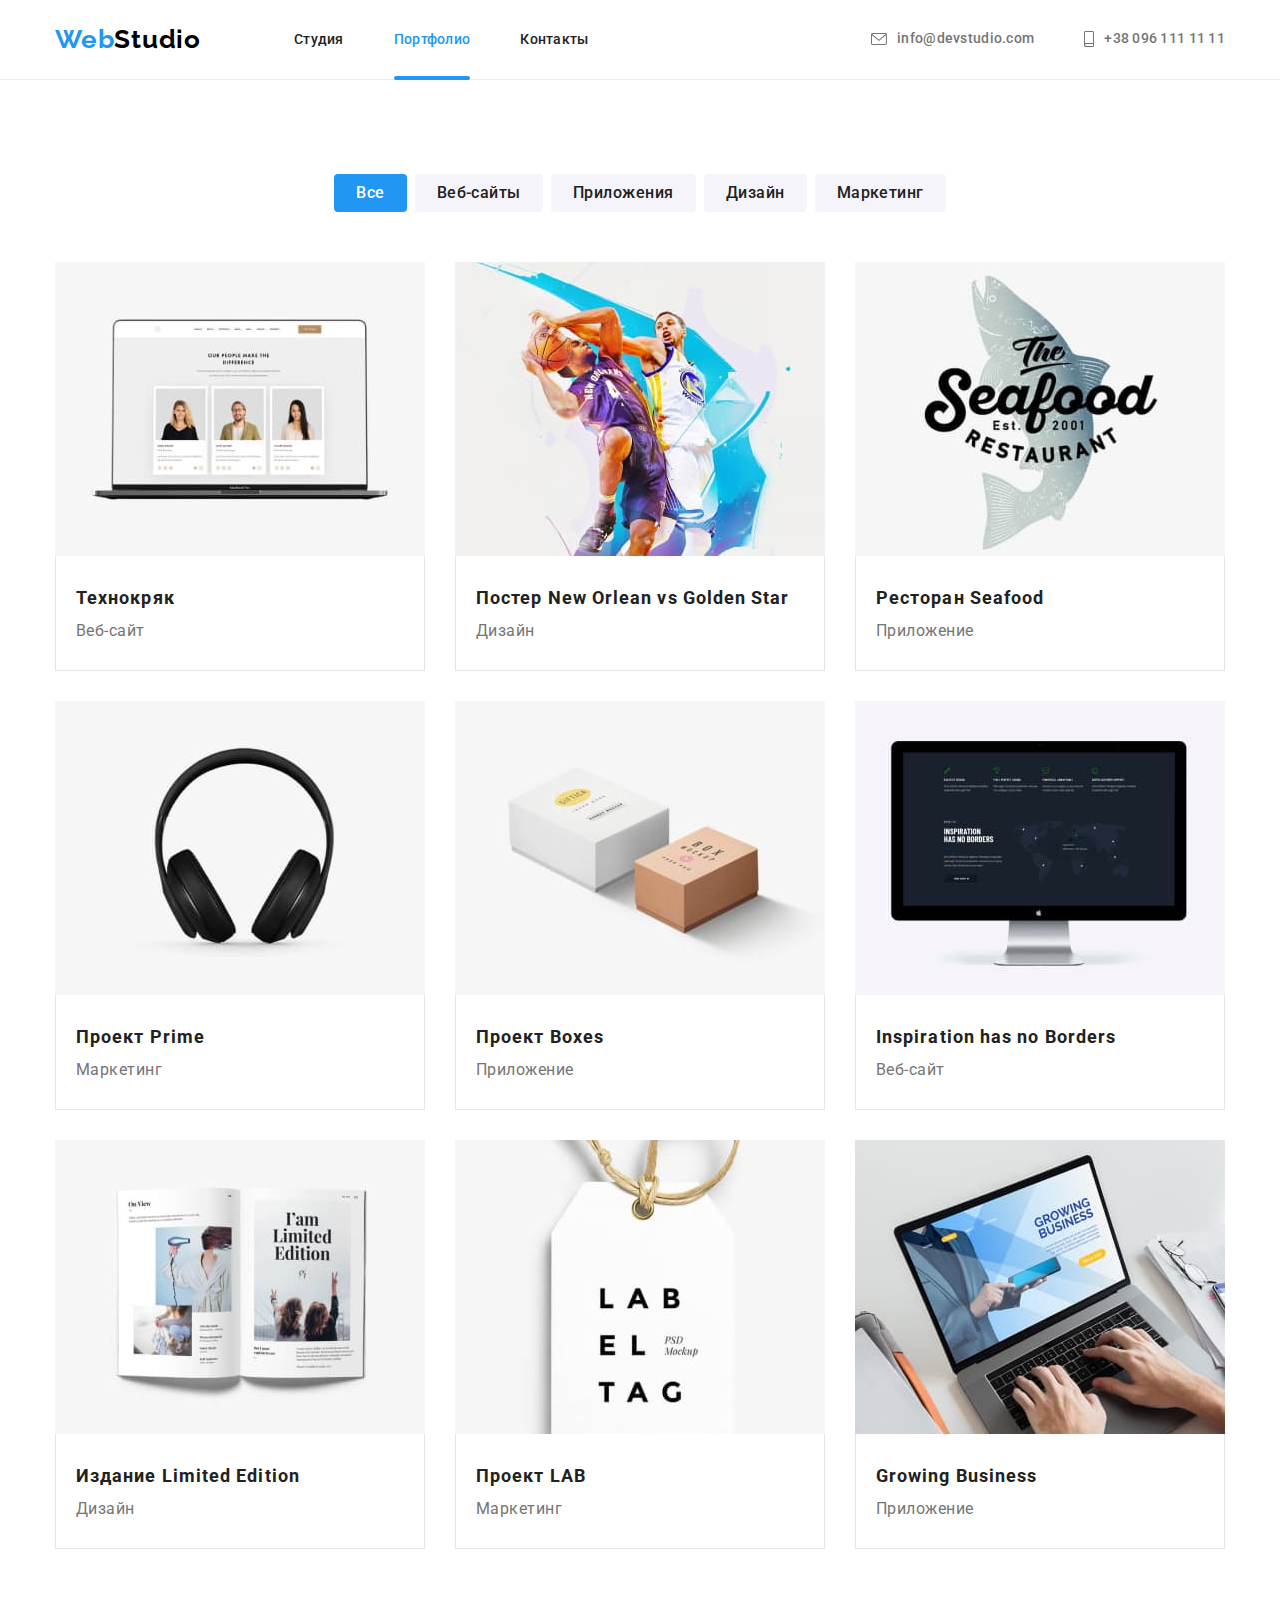
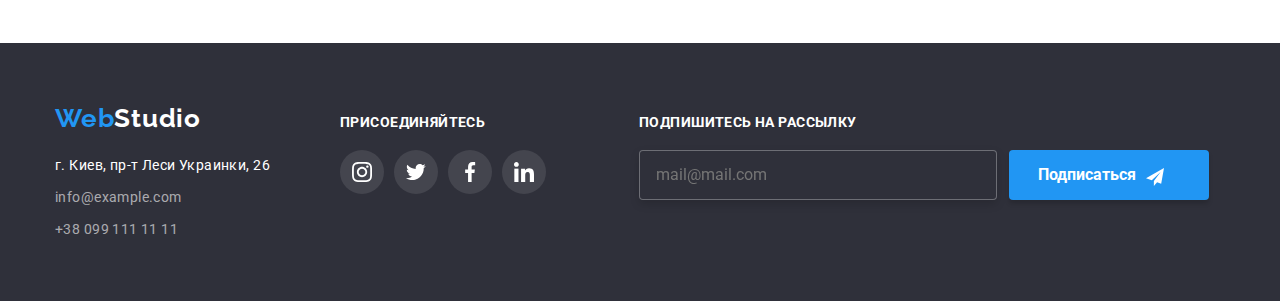
==== commit e5f25e1a: "change-coomit" ====
--- a/portfolio.html
+++ b/portfolio.html
@@ -10,7 +10,7 @@
       href="https://fonts.googleapis.com/css2?family=Raleway:wght@700&family=Roboto:wght@400;500;700;900&display=swap"
       rel="stylesheet"
     />
-    <link rel="stylesheet" href="./sass/base_style/_normalize.scss" referrerpolicy="no-referrer" />
+    <link rel="stylesheet" href="./sass/base/_normalize.scss" referrerpolicy="no-referrer" />
     <link
       rel="stylesheet"
       href="https://cdnjs.cloudflare.com/ajax/libs/animate.css/4.1.1/animate.min.css"
@@ -85,7 +85,7 @@
           </ul>
           <ul class="portfolio-projects portfolio-projects--link">
             <li class="portfolio-projects__item-card">
-              <article class="portfolio-projects-product">
+              <article class="portfolio-projects-products">
                 <a
                   class="portfolio-projects__link-overlay portfolio-projects__link-overlay--link"
                   href=""
@@ -112,7 +112,7 @@
               </article>
             </li>
             <li class="portfolio-projects__item-card">
-              <article class="portfolio-projects-product">
+              <article class="portfolio-projects-products">
                 <a
                   class="portfolio-projects__link-overlay portfolio-projects__link-overlay--link"
                   href=""
@@ -141,7 +141,7 @@
               </article>
             </li>
             <li class="portfolio-projects__item-card">
-              <article class="portfolio-projects-product">
+              <article class="portfolio-projects-products">
                 <a
                   class="portfolio-projects__link-overlay portfolio-projects__link-overlay--link"
                   href=""
@@ -169,7 +169,7 @@
               </article>
             </li>
             <li class="portfolio-projects__item-card">
-              <article class="portfolio-projects-product">
+              <article class="portfolio-projects-products">
                 <a
                   class="portfolio-projects__link-overlay--link portfolio-projects__link-overlay"
                   href=""
@@ -197,7 +197,7 @@
               </article>
             </li>
             <li class="portfolio-projects__item-card">
-              <article class="portfolio-projects-product">
+              <article class="portfolio-projects-products">
                 <a
                   class="portfolio-projects__link-overlay--link portfolio-projects__link-overlay"
                   href=""
@@ -225,7 +225,7 @@
               </article>
             </li>
             <li class="portfolio-projects__item-card">
-              <article class="portfolio-projects-product">
+              <article class="portfolio-projects-products">
                 <a
                   class="portfolio-projects__link-overlay--link portfolio-projects__link-overlay"
                   href=""
--- a/css/main.min.css
+++ b/css/main.min.css
@@ -1,2 +1,2 @@
-body{font-family:"Roboto",sans-serif}.container{width:1200px;margin:0 auto;padding-left:15px;padding-right:15px}.link{text-decoration:none}.list{list-style:none}.visually-hidden{position:absolute;width:1px;height:1px;margin:-1px;border:0;padding:0;white-space:nowrap;clip-path:inset(100%);clip:rect(0 0 0 0);overflow:hidden}h1,h2,h3,h4,h5,h6,p{margin-top:0;margin-bottom:0}ul,ol{margin-top:0;margin-bottom:0;padding-left:0}img{display:block;max-width:100%}/*! modern-normalize v1.1.0 | MIT License | https://github.com/sindresorhus/modern-normalize */*,::before,::after{box-sizing:border-box}html{line-height:1.15;-webkit-text-size-adjust:100%;-moz-tab-size:4;tab-size:4}body{margin:0;font-family:system-ui,-apple-system,"Segoe UI",Roboto,Helvetica,Arial,sans-serif,"Apple Color Emoji","Segoe UI Emoji"}hr{height:0;color:inherit}abbr[title]{text-decoration:underline dotted}b,strong{font-weight:bolder}code,kbd,samp,pre{font-family:ui-monospace, SFMono-Regular, Consolas, 'Liberation Mono', Menlo, monospace;font-size:1em}small{font-size:80%}sub,sup{font-size:75%;line-height:0;position:relative;vertical-align:baseline}sub{bottom:-0.25em}sup{top:-0.5em}table{text-indent:0;border-color:inherit}button,input,optgroup,select,textarea{font-family:inherit;font-size:100%;line-height:1.15;margin:0}button,select{text-transform:none}button,[type='button'],[type='reset'],[type='submit']{-webkit-appearance:button}::-moz-focus-inner{border-style:none;padding:0}:-moz-focusring{outline:1px dotted ButtonText}:-moz-ui-invalid{box-shadow:none}legend{padding:0}progress{vertical-align:baseline}::-webkit-inner-spin-button,::-webkit-outer-spin-button{height:auto}[type='search']{-webkit-appearance:textfield;outline-offset:-2px}::-webkit-search-decoration{-webkit-appearance:none}::-webkit-file-upload-button{-webkit-appearance:button;font:inherit}summary{display:list-item}.header{padding-top:24px;padding-bottom:24px;background-color:#ffffff;border-bottom:1px solid #ececec}.header-container{display:flex}.navigation-header{display:flex;align-items:center}.navigation-header__logo{font-family:"Raleway",sans-serif;font-style:normal;font-weight:700;font-size:26px;line-height:1.19;letter-spacing:0.03em;color:#000000;margin-right:93px}.navigation-header__logo-type{font-family:"Raleway",sans-serif;font-style:normal;font-weight:700;font-size:26px;line-height:1.19;letter-spacing:0.03em;color:#2196f3}.menu{display:flex;align-items:center}.menu__item:not(:last-child){margin-right:50px}.menu__link{font-family:"Roboto",sans-serif;font-weight:500;font-size:14px;line-height:1.14;letter-spacing:0.02em;position:relative;color:#212121;transition-property:color;transition-duration:250ms;transition-timing-function:cubic-bezier(0.4, 0, 0.2, 1)}.menu__link--current{color:#2196f3}.menu__link--link{text-decoration:none}.menu__link::after{content:'';display:block;position:absolute;width:100%;height:4px;bottom:-33px;background-color:#2196f3;border-radius:2px;opacity:0;transition:250ms cubic-bezier(0.4, 0, 0.2, 1)}.menu__link:hover,.menu__link:focus{color:#2196f3}.menu__link:hover::after,.menu__link:focus::after{color:#2196f3;opacity:1}.menu__link--current::after{color:#2196f3;content:'';display:block;position:absolute;width:100%;height:4px;bottom:-33px;background-color:#2196f3;border-radius:2px;opacity:1;transition:250ms cubic-bezier(0.4, 0, 0.2, 1)}.contacts-list-header{margin-left:auto;display:flex;align-items:center}.contacts-list-header__item:not(:last-child){margin-right:50px}.contacts-list-header__mail{font-family:"Roboto",sans-serif;font-weight:500;font-size:14px;line-height:1.14;letter-spacing:0.02em;color:#757575;display:flex;align-items:center;transition-property:color;transition-duration:250ms;transition-timing-function:cubic-bezier(0.4, 0, 0.2, 1)}.contacts-list-header__mail:hover,.contacts-list-header__mail:focus{color:#2196f3}.contacts-list-header__phone-number{font-family:"Roboto",sans-serif;font-weight:500;font-size:14px;line-height:1.14;letter-spacing:0.02em;color:#757575;display:flex;align-items:center;transition-property:color;transition-duration:250ms;transition-timing-function:cubic-bezier(0.4, 0, 0.2, 1)}.contacts-list-header__phone-number:hover,.contacts-list-header__phone-number:focus{color:#2196f3}.contacts-list-header__icon-contact{fill:currentColor;margin-right:10px}.hero{background-image:linear-gradient(rgba(47,48,58,0.4), rgba(47,48,58,0.4)),url("../images/bg-img/bg-img.jpg");background-color:#c4c4c4;background-size:cover;padding-top:200px;padding-bottom:200px}.hero-container{width:1200px;margin:0 auto;padding-left:15px;padding-right:15px}.hero-title{font-weight:900;font-size:44px;line-height:1.36;text-align:center;letter-spacing:0.06em;text-transform:uppercase;color:#ffffff;margin:0 auto;width:696px;margin-bottom:30px}.modal-btn{box-shadow:0px 4px 4px rgba(0,0,0,0.15);border-radius:4px;height:50px;padding:10px 32px;margin-bottom:200px;background-color:#2196f3;font-weight:700;font-size:16px;line-height:1.87;letter-spacing:0.06em;display:flex;align-items:center;text-align:center;margin:0 auto;cursor:pointer;border:none;color:#ffffff}.advantages{background-color:#ffffff;padding-top:94px;padding-bottom:94px}.advantages-container{width:1200px;margin:0 auto;padding-left:15px;padding-right:15px;display:flex;align-items:center}.advantages-title--visually-hidden{position:absolute;width:1px;height:1px;margin:-1px;border:0;padding:0;white-space:nowrap;clip-path:inset(100%);clip:rect(0 0 0 0);overflow:hidden}.advantages-list{display:flex;align-items:center}.advantages-list--list-hidden{list-style:none}.advantages-list__item{width:270px;flex-basis:calc((100% - 120px) / 4)}.advantages-list__item:not(:last-child){margin-right:30px}.advantages-list__icon{display:flex;align-items:center;justify-content:center;width:270px;height:120px;background:#f5f4fa;border-radius:4px;margin-bottom:30px}.advantages-list__title{font-weight:700;font-size:14px;line-height:1.14;letter-spacing:0.03em;text-transform:uppercase;color:#212121;padding-bottom:10px}.advantages-list__text{font-weight:400;font-size:14px;line-height:24px;letter-spacing:0.03em;color:#757575}.about-as{background-color:#ffffff;padding-bottom:94px}.container-about-as{width:1200px;margin:0 auto;padding-left:15px;padding-right:15px}.about-as-title{font-weight:700;font-size:36px;line-height:1.16;text-align:center;letter-spacing:0.03em;color:#212121;margin-bottom:50px}.about-as-list{display:flex;align-items:center}.about-as-list--list{list-style:none}.about-as-list__item:not(:last-child){margin-right:30px}.product{display:flex;position:relative}.product__thumb{width:370px;height:70px;bottom:0;background:rgba(47,48,58,0.8);display:flex;align-items:center;justify-content:center;margin:0 auto;text-align:center;position:absolute}.products__actions-title{font-family:"Roboto",sans-serif;font-style:normal;font-weight:700;font-size:14px;line-height:16px;text-align:center;letter-spacing:0.03em;text-transform:uppercase;color:#ffffff}.our-team{background-color:#f5f4fa;padding-top:94px;padding-bottom:94px}.our-team-container{width:1200px;margin:0 auto;padding-left:15px;padding-right:15px}.our-team-title{font-weight:700;font-size:36px;line-height:1.16;text-align:center;letter-spacing:0.03em;color:#212121;margin-bottom:46px}.our-team-list{display:flex;align-items:center;flex-wrap:wrap;margin-top:-30px;margin-left:-30px}.our-team-list--list{list-style:none}.our-team-list__item{margin-top:30px;margin-left:30px;background:#ffffff;box-shadow:0px 1px 3px rgba(0,0,0,0.12),0px 1px 1px rgba(0,0,0,0.14),0px 2px 1px rgba(0,0,0,0.2);border-radius:0px 0px 4px 4px}.people{padding-top:30px;padding-bottom:26px;padding-right:32px;padding-left:32px}.people__title{font-weight:500;font-size:16px;line-height:1.18;text-align:center;letter-spacing:0.03em;margin-bottom:10px;color:#212121}.people__text{font-weight:400;font-size:16px;line-height:1.18;text-align:center;letter-spacing:0.03em;color:#757575;margin-bottom:16px}.social-list{display:flex;align-items:center;justify-content:space-between}.social-list--list{list-style:none}.social-list__link{display:flex;align-items:center;justify-content:center;width:44px;height:44px;border-radius:50%;fill:#afb1b8;transition-property:fill, background-color;transition-duration:250ms;transition-timing-function:cubic-bezier(0.4, 0, 0.2, 1)}.social-list__link:hover,.social-list__link:focus{background-color:#2196f3;fill:#ffffff}.social-list__link--link{list-style:none}.our-partners{background-color:#ffffff;padding-top:94px;padding-bottom:94px}.our-partners-container{width:1200px;margin:0 auto;padding-left:15px;padding-right:15px}.our-partners-title{font-weight:700;font-size:36px;line-height:1.16;text-align:center;letter-spacing:0.03em;color:#212121;margin-bottom:50px}.our-partners-list{fill:#afb1b8;display:flex;align-items:center}.our-partners-list--list{list-style:none}.our-partners-list__item:not(:last-child){margin-right:30px}.our-partners-list__link{display:flex;align-items:center;justify-content:center;display:flex;width:170px;height:92px;left:215px;top:2493px;fill:#afb1b8;border:1px solid #afb1b8;box-sizing:border-box;border-radius:4px;display:flex;align-items:center;transition-property:fill, border;transition-duration:250ms;transition-timing-function:cubic-bezier(0.4, 0, 0.2, 1)}.our-partners-list__link:hover,.our-partners-list__link:focus{fill:#2196f3;border:1px solid #2196f3}.our-partners-list__icon-partners{display:flex;align-items:center}.footer{background-color:#2f303a;padding-bottom:60px;padding-top:60px}.flex-footer{display:flex;align-items:baseline;width:1200px;margin:0 auto;padding-left:15px;padding-right:15px}.address-list{display:flex;flex-direction:column}.address-list--list{list-style:none}.address-list__item:not(:last-child){margin-bottom:9px}.address-list__link{font-style:normal;font-weight:400;font-size:14px;line-height:1.71;letter-spacing:0.03em;color:#ffffff;transition-property:color;transition-duration:250ms;transition-timing-function:cubic-bezier(0.4, 0, 0.2, 1)}.address-list__link--link{text-decoration:none}.address-list__mail{font-style:normal;font-weight:400;font-size:14px;line-height:1.71;letter-spacing:0.03em;color:rgba(255,255,255,0.6);transition-property:color;transition-duration:250ms;transition-timing-function:cubic-bezier(0.4, 0, 0.2, 1)}.address-list__phone{font-style:normal;font-weight:400;font-size:14px;line-height:21.714px;letter-spacing:0.03em;color:rgba(255,255,255,0.6);transition-property:color;transition-duration:250ms;transition-timing-function:cubic-bezier(0.4, 0, 0.2, 1)}.address-list__link:hover,.address-list__link:focus{color:rgba(255,255,255,0.6)}.address-list__mail:hover,.address-list__mail:focus{color:#ffffff}.address-list__phone:hover,.address-list__phone:focus{color:#ffffff}.footer-contacts__contacts{margin-right:70px}.footer-contacts__contacts--visualyhidden{position:absolute;width:1px;height:1px;margin:-1px;border:0;padding:0;white-space:nowrap;clip-path:inset(100%);clip:rect(0 0 0 0);overflow:hidden}.footer-contacts__logo-footer{font-family:"Raleway",sans-serif;font-style:normal;font-weight:700;font-size:26px;line-height:1.19;letter-spacing:0.03em;color:#ffffff;display:block;align-items:center;margin-bottom:20px}.footer-contacts__logo-type-footer{font-family:"Raleway",sans-serif;font-style:normal;font-weight:700;font-size:26px;line-height:1.19;letter-spacing:0.03em;color:#2196f3}.footer-contacts__logo-footer--link{text-decoration:none}.footer-link{margin-right:93px}.footer-title{width:145px;height:16px;font-family:"Roboto",sans-serif;font-style:normal;font-weight:700;font-size:14px;line-height:16px;letter-spacing:0.03em;text-transform:uppercase;text-align:center;margin-bottom:20px;color:#ffffff;display:block}.footer-social-list{display:flex;align-items:center}.footer-social-list--list{list-style:none}.footer-social-list__item{display:flex}.footer-social-list__item:not(:last-child){margin-right:10px}.footer-social-list__link{display:flex;align-items:center;justify-content:center;width:44px;height:44px;border-radius:50%;background:rgba(255,255,255,0.1);fill:#ffffff;transition-property:background-color;transition-duration:250ms;transition-timing-function:cubic-bezier(0.4, 0, 0.2, 1)}.footer-social-list__link:hover,.footer-social-list__link:focus{background-color:#2196f3}.form-title{margin-bottom:20px;display:block;font-family:var(--main-font);font-style:normal;font-weight:700;font-size:14px;line-height:16px;letter-spacing:0.03em;text-transform:uppercase;color:#ffffff}.form{display:flex;align-items:center;justify-content:center}.form__input-form{width:358px;height:50px;left:815px;top:2787px;padding-left:16px;padding-top:15px;padding-bottom:15px;margin-right:12px;background:#2f303a;color:#ffffff;border:1px solid rgba(255,255,255,0.3);box-sizing:border-box;filter:drop-shadow(0px 4px 4px rgba(0,0,0,0.15));border-radius:4px}.form__form-btn{width:200px;height:50px;display:flex;align-items:center;cursor:pointer;border:none;font-family:"Roboto",sans-serif;font-style:normal;font-weight:700;font-size:16px;line-height:30px;padding-left:29px;color:#ffffff;background:#2196f3;box-shadow:0px 4px 4px rgba(0,0,0,0.15);border-radius:4px}.form__icon-form-btn{height:18px;width:18px;margin-left:10px}.main-container-portfolio{padding-bottom:94px;padding-top:94px}.container-portfolio{width:1200px;margin:0 auto;padding-left:15px;padding-right:15px}.portfolio-title--visually-hidden{position:absolute;width:1px;height:1px;margin:-1px;border:0;padding:0;white-space:nowrap;clip-path:inset(100%);clip:rect(0 0 0 0);overflow:hidden}.porfolio-list{display:flex;justify-content:center;align-items:center;margin-bottom:50px}.porfolio-list--list{list-style:none}.portfolio-list__btn-item:not(:last-child){margin-right:8px}.portfolio-list__btn{background:#f5f4fa;font-weight:500;font-size:16px;line-height:1.62;text-align:center;letter-spacing:0.03em;cursor:pointer;color:#212121;border:none;background:#f5f4fa;border-radius:4px;padding:6px 22px;transition-property:color, background-color, box-shadow;transition-duration:250ms;transition-timing-function:cubic-bezier(0.4, 0, 0.2, 1)}.portfolio-list__btn:hover,.portfolio-list__btn:focus{background-color:#2196f3;color:#ffffff;box-shadow:0px 3px 1px rgba(0,0,0,0.1),0px 1px 2px rgba(0,0,0,0.08),0px 2px 2px rgba(0,0,0,0.12);border-radius:4px}.portfolio-list__btn--current{background-color:#2196f3;color:#ffffff}.portfolio-projects{display:flex;flex-wrap:wrap;margin-top:-30px;margin-left:-30px}.portfolio-projects--link{list-style:none}.portfolio-projects__item-card{background:#ffffff;margin-top:30px;margin-left:30px;transition-property:box-shadow;transition-duration:250ms;transition-timing-function:cubic-bezier(0.4, 0, 0.2, 1)}.portfolio-projects-product{display:flex}.portfolio-projects__link-overlay--link{text-decoration:none}.portfolio-projects__thumb{position:relative;overflow:hidden}.portfolio-projects__card{border:1px solid #e5e5e5;border-top:none;padding:24px 20px}.portfolio-projects__thumb-text{display:flex;align-items:center;justify-content:center;position:absolute;padding:64px 24px;font-family:var(--main-font);font-style:normal;font-weight:400;font-size:18px;line-height:28px;letter-spacing:0.03em;color:#ffffff;background:rgba(33,150,243,0.9);transform:translateY(0);transition:transform 250ms cubic-bezier(0.4, 0, 0.2, 1)}.portfolio-projects__title-item{font-family:"Roboto",sans-serif;font-weight:700;font-size:18px;line-height:2;letter-spacing:0.06em;color:#212121}.portfolio-projects__text{font-weight:400;font-size:16px;line-height:1.87;letter-spacing:0.03em;color:#757575}.portfolio-projects__link-overlay:hover,.portfolio-projects__link-overlay:focus{box-shadow:0px 1px 1px rgba(0,0,0,0.12),0px 4px 4px rgba(0,0,0,0.06),1px 4px 6px rgba(0,0,0,0.16);transition-property:box-shadow;transition-duration:250ms;transition-timing-function:cubic-bezier(0.4, 0, 0.2, 1)}.portfolio-projects__link-overlay:hover .portfolio-projects__thumb-text,.portfolio-projects__link-overlay:focus .portfolio-projects__thumb-text{transform:translateY(-100%);transition:transform 250ms cubic-bezier(0.4, 0, 0.2, 1)}.backdrop{position:fixed;width:100vw;height:100vh;left:0px;top:0px;opacity:1;pointer-events:auto;background:rgba(0,0,0,0.2);transform:scale(1);transition:opacity 250ms cubic-bezier(0.4, 0, 0.2, 1),visibility 250ms cubic-bezier(0.4, 0, 0.2, 1)}.backdrop--is-hidden{opacity:0;pointer-events:none;visibility:hidden;transform:scale(1)}.modal-window{position:absolute;width:528px;top:50%;left:50%;display:flex;flex-direction:column;background:#ffffff;box-shadow:0px 1px 3px rgba(0,0,0,0.12),0px 1px 1px rgba(0,0,0,0.14),0px 2px 1px rgba(0,0,0,0.2);border-radius:4px;transform:translate(-50%, -50%) scale(1);transition:transform 250ms cubic-bezier(0.4, 0, 0.2, 1)}.backdrop--is-hidden .modal-window{transform:translate(-50%, -50%) scale(0.5)}.modal-window__button-close{position:absolute;top:0;right:0;width:30px;height:30px;margin-right:10px;margin-top:8px;background:#ffffff;border:1px solid rgba(0,0,0,0.1);box-sizing:border-box;cursor:pointer;border-radius:50%;visibility:visible;display:flex;align-items:center;justify-content:center}.modal-window__button-close:hover,.modal-window__button-close:focus{fill:#2196f3}textarea{resize:none}.modal-window__form-title{font-family:"Roboto",sans-serif;font-style:normal;font-weight:700;font-size:20px;line-height:23px;text-align:center;letter-spacing:0.03em;color:#212121;margin:40px 40px 12px 40px}.modal-window-form{margin-left:auto;margin-right:auto;padding-left:40px;padding-right:40px}.modal-window-form__field{position:relative;display:flex;flex-direction:column}.modal-window-form__field:not(:last-child){margin-bottom:10px}.modal-window-form__field label{font-family:"Roboto",sans-serif;font-style:normal;font-weight:400;font-size:12px;line-height:14px;letter-spacing:0.01em;color:#757575}.modal-window-form__field textarea::placeholder{font-family:"Roboto",sans-serif;font-style:normal;font-weight:400;font-size:14px;line-height:16px;letter-spacing:0.01em;color:rgba(117,117,117,0.5)}.modal-window-form__input{width:448px;height:40px;padding-left:40px;border:1px solid rgba(33,33,33,0.2);box-sizing:border-box;border-radius:4px;margin-top:4px;transition-property:border;transition-duration:250ms;transition-timing-function:cubic-bezier(0.4, 0, 0.2, 1);outline:none}.modal-window-form__input:hover,.modal-window-form__input:focus{border:1px solid #2196f3}.modal-window-form__input ~ .modal-window-form__svg,.modal-window-form__input ~ .modal-window-form__svg{fill:#2196f3}.modal-window-form__svg{position:absolute;display:inline-block;left:12px;top:50%;width:18px;height:18px;transition-property:fill;transition-duration:250ms;transition-timing-function:cubic-bezier(0.4, 0, 0.2, 1)}.modal-window-form__text-area{padding:11px 16px;height:120px;border:1px solid rgba(33,33,33,0.2);box-sizing:border-box;border-radius:4px;margin-top:4px;transition-property:border;transition-duration:250ms;transition-timing-function:cubic-bezier(0.4, 0, 0.2, 1)}.modal-window-form__text-area:hover,.modal-window-form__text-area:focus{border:1px solid #2196f3}.modal-window-form__accept{display:flex;align-items:center;font-family:"Roboto",sans-serif;font-style:normal;font-weight:400;font-size:14px;line-height:24px;margin-top:20px;margin-bottom:30px;letter-spacing:0.03em;color:#757575}.modal-window-form__accept-label{margin:0 auto;display:flex;align-items:center;justify-content:center}.modal-window-form__checkbox-input{-webkit-appearance:none;-moz-appearance:none;appearance:none;position:absolute}.modal-window-form__checkbox-input:checked+.modal-window-form__checkbox-icon{background-image:url(../images/check-box-img/icon-check-done.svg)}.modal-window-form__checkbox-icon{display:inline-flex;width:16px;height:15px;margin-right:7px;cursor:pointer;background-image:url(../images/check-box-img/vector.svg)}.modal-window-form__pdf{font-family:"Roboto",sans-serif;font-style:normal;font-weight:400;font-size:14px;line-height:24px;letter-spacing:0.03em;color:#2196f3;border-bottom:1px solid #2196f3}.modal-window-form__pdf--link{text-decoration:none}.modal-window-form__btn{display:flex;align-items:center;justify-content:center;margin:0 auto;width:200px;height:50px;cursor:pointer;border:none;background:#2196f3;box-shadow:0px 4px 4px rgba(0,0,0,0.15);border-radius:4px;font-family:"Roboto",sans-serif;font-style:normal;font-weight:700;font-size:16px;line-height:30px;letter-spacing:0.06em;color:#ffffff;margin-bottom:40px}
+.container{width:1200px;margin:0 auto;padding-left:15px;padding-right:15px}.link{text-decoration:none}.list{list-style:none}.visually-hidden{position:absolute;width:1px;height:1px;margin:-1px;border:0;padding:0;white-space:nowrap;clip-path:inset(100%);clip:rect(0 0 0 0);overflow:hidden}h1,h2,h3,h4,h5,h6,p{margin-top:0;margin-bottom:0}ul,ol{margin-top:0;margin-bottom:0;padding-left:0}img{display:block;max-width:100%}/*! modern-normalize v1.1.0 | MIT License | https://github.com/sindresorhus/modern-normalize */*,::before,::after{box-sizing:border-box}html{line-height:1.15;-webkit-text-size-adjust:100%;-moz-tab-size:4;tab-size:4}body{margin:0;font-family:system-ui,-apple-system,"Segoe UI",Roboto,Helvetica,Arial,sans-serif,"Apple Color Emoji","Segoe UI Emoji"}hr{height:0;color:inherit}abbr[title]{text-decoration:underline dotted}b,strong{font-weight:bolder}code,kbd,samp,pre{font-family:ui-monospace, SFMono-Regular, Consolas, 'Liberation Mono', Menlo, monospace;font-size:1em}small{font-size:80%}sub,sup{font-size:75%;line-height:0;position:relative;vertical-align:baseline}sub{bottom:-0.25em}sup{top:-0.5em}table{text-indent:0;border-color:inherit}button,input,optgroup,select,textarea{font-family:inherit;font-size:100%;line-height:1.15;margin:0}button,select{text-transform:none}button,[type='button'],[type='reset'],[type='submit']{-webkit-appearance:button}::-moz-focus-inner{border-style:none;padding:0}:-moz-focusring{outline:1px dotted ButtonText}:-moz-ui-invalid{box-shadow:none}legend{padding:0}progress{vertical-align:baseline}::-webkit-inner-spin-button,::-webkit-outer-spin-button{height:auto}[type='search']{-webkit-appearance:textfield;outline-offset:-2px}::-webkit-search-decoration{-webkit-appearance:none}::-webkit-file-upload-button{-webkit-appearance:button;font:inherit}summary{display:list-item}body{font-family:"Roboto",sans-serif}.header{padding-top:24px;padding-bottom:24px;background-color:#ffffff;border-bottom:1px solid #ececec}.header-container{display:flex}.navigation-header{display:flex;align-items:center}.navigation-header__logo{font-family:"Raleway",sans-serif;font-style:normal;font-weight:700;font-size:26px;line-height:1.19;letter-spacing:0.03em;color:#000000;margin-right:93px}.navigation-header__logo-type{font-family:"Raleway",sans-serif;font-style:normal;font-weight:700;font-size:26px;line-height:1.19;letter-spacing:0.03em;color:#2196f3}.menu{display:flex;align-items:center}.menu__item:not(:last-child){margin-right:50px}.menu__link{font-family:"Roboto",sans-serif;font-weight:500;font-size:14px;line-height:1.14;letter-spacing:0.02em;position:relative;color:#212121;transition-property:color;transition-duration:250ms;transition-timing-function:cubic-bezier(0.4, 0, 0.2, 1)}.menu__link--current{color:#2196f3}.menu__link--link{text-decoration:none}.menu__link::after{content:'';display:block;position:absolute;width:100%;height:4px;bottom:-33px;background-color:#2196f3;border-radius:2px;opacity:0;transition:250ms cubic-bezier(0.4, 0, 0.2, 1)}.menu__link:hover,.menu__link:focus{color:#2196f3}.menu__link:hover::after,.menu__link:focus::after{color:#2196f3;opacity:1}.menu__link--current::after{color:#2196f3;content:'';display:block;position:absolute;width:100%;height:4px;bottom:-33px;background-color:#2196f3;border-radius:2px;opacity:1;transition:250ms cubic-bezier(0.4, 0, 0.2, 1)}.contacts-list-header{margin-left:auto;display:flex;align-items:center}.contacts-list-header__item:not(:last-child){margin-right:50px}.contacts-list-header__mail{font-family:"Roboto",sans-serif;font-weight:500;font-size:14px;line-height:1.14;letter-spacing:0.02em;color:#757575;display:flex;align-items:center;transition-property:color;transition-duration:250ms;transition-timing-function:cubic-bezier(0.4, 0, 0.2, 1)}.contacts-list-header__mail:hover,.contacts-list-header__mail:focus{color:#2196f3}.contacts-list-header__phone-number{font-family:"Roboto",sans-serif;font-weight:500;font-size:14px;line-height:1.14;letter-spacing:0.02em;color:#757575;display:flex;align-items:center;transition-property:color;transition-duration:250ms;transition-timing-function:cubic-bezier(0.4, 0, 0.2, 1)}.contacts-list-header__phone-number:hover,.contacts-list-header__phone-number:focus{color:#2196f3}.contacts-list-header__icon-contact{fill:currentColor;margin-right:10px}.hero{background-image:linear-gradient(rgba(47,48,58,0.4), rgba(47,48,58,0.4)),url("../images/bg-img/bg-img.jpg");background-color:#c4c4c4;background-size:cover;padding-top:200px;padding-bottom:200px}.hero-container{width:1200px;margin:0 auto;padding-left:15px;padding-right:15px}.hero-title{font-weight:900;font-size:44px;line-height:1.36;text-align:center;letter-spacing:0.06em;text-transform:uppercase;color:#ffffff;margin:0 auto;width:696px;margin-bottom:30px}.modal-btn{box-shadow:0px 4px 4px rgba(0,0,0,0.15);border-radius:4px;height:50px;padding:10px 32px;margin-bottom:200px;background-color:#2196f3;font-weight:700;font-size:16px;line-height:1.87;letter-spacing:0.06em;display:flex;align-items:center;text-align:center;margin:0 auto;cursor:pointer;border:none;color:#ffffff}.advantages{background-color:#ffffff;padding-top:94px;padding-bottom:94px}.advantages-container{width:1200px;margin:0 auto;padding-left:15px;padding-right:15px;display:flex;align-items:center}.advantages-title--visually-hidden{position:absolute;width:1px;height:1px;margin:-1px;border:0;padding:0;white-space:nowrap;clip-path:inset(100%);clip:rect(0 0 0 0);overflow:hidden}.advantages-list{display:flex;align-items:center}.advantages-list--list-hidden{list-style:none}.advantages-list__item{width:270px;flex-basis:calc((100% - 120px) / 4)}.advantages-list__item:not(:last-child){margin-right:30px}.advantages-list__icon{display:flex;align-items:center;justify-content:center;width:270px;height:120px;background:#f5f4fa;border-radius:4px;margin-bottom:30px}.advantages-list__title{font-weight:700;font-size:14px;line-height:1.14;letter-spacing:0.03em;text-transform:uppercase;color:#212121;padding-bottom:10px}.advantages-list__text{font-weight:400;font-size:14px;line-height:24px;letter-spacing:0.03em;color:#757575}.about-as{background-color:#ffffff;padding-bottom:94px}.container-about-as{width:1200px;margin:0 auto;padding-left:15px;padding-right:15px}.about-as-title{font-weight:700;font-size:36px;line-height:1.16;text-align:center;letter-spacing:0.03em;color:#212121;margin-bottom:50px}.about-as-list{display:flex;align-items:center}.about-as-list--list{list-style:none}.about-as-list__item:not(:last-child){margin-right:30px}.product{display:flex;position:relative}.product__thumb{width:370px;height:70px;bottom:0;background:rgba(47,48,58,0.8);display:flex;align-items:center;justify-content:center;margin:0 auto;text-align:center;position:absolute}.products__actions-title{font-family:"Roboto",sans-serif;font-style:normal;font-weight:700;font-size:14px;line-height:16px;text-align:center;letter-spacing:0.03em;text-transform:uppercase;color:#ffffff}.our-team{background-color:#f5f4fa;padding-top:94px;padding-bottom:94px}.our-team-container{width:1200px;margin:0 auto;padding-left:15px;padding-right:15px}.our-team-title{font-weight:700;font-size:36px;line-height:1.16;text-align:center;letter-spacing:0.03em;color:#212121;margin-bottom:46px}.our-team-list{display:flex;align-items:center;flex-wrap:wrap;margin-top:-30px;margin-left:-30px}.our-team-list--list{list-style:none}.our-team-list__item{margin-top:30px;margin-left:30px;background:#ffffff;box-shadow:0px 1px 3px rgba(0,0,0,0.12),0px 1px 1px rgba(0,0,0,0.14),0px 2px 1px rgba(0,0,0,0.2);border-radius:0px 0px 4px 4px}.people{padding-top:30px;padding-bottom:26px;padding-right:32px;padding-left:32px}.people__title{font-weight:500;font-size:16px;line-height:1.18;text-align:center;letter-spacing:0.03em;margin-bottom:10px;color:#212121}.people__text{font-weight:400;font-size:16px;line-height:1.18;text-align:center;letter-spacing:0.03em;color:#757575;margin-bottom:16px}.social-list{display:flex;align-items:center;justify-content:space-between}.social-list--list{list-style:none}.social-list__link{display:flex;align-items:center;justify-content:center;width:44px;height:44px;border-radius:50%;fill:#afb1b8;transition-property:fill, background-color;transition-duration:250ms;transition-timing-function:cubic-bezier(0.4, 0, 0.2, 1)}.social-list__link:hover,.social-list__link:focus{background-color:#2196f3;fill:#ffffff}.social-list__link--link{list-style:none}.our-partners{background-color:#ffffff;padding-top:94px;padding-bottom:94px}.our-partners-container{width:1200px;margin:0 auto;padding-left:15px;padding-right:15px}.our-partners-title{font-weight:700;font-size:36px;line-height:1.16;text-align:center;letter-spacing:0.03em;color:#212121;margin-bottom:50px}.our-partners-list{fill:#afb1b8;display:flex;align-items:center}.our-partners-list--list{list-style:none}.our-partners-list__item:not(:last-child){margin-right:30px}.our-partners-list__link{display:flex;align-items:center;justify-content:center;display:flex;width:170px;height:92px;left:215px;top:2493px;fill:#afb1b8;border:1px solid #afb1b8;box-sizing:border-box;border-radius:4px;display:flex;align-items:center;transition-property:fill, border;transition-duration:250ms;transition-timing-function:cubic-bezier(0.4, 0, 0.2, 1)}.our-partners-list__link:hover,.our-partners-list__link:focus{fill:#2196f3;border:1px solid #2196f3}.our-partners-list__icon-partners{display:flex;align-items:center}.footer{background-color:#2f303a;padding-bottom:60px;padding-top:60px}.flex-footer{display:flex;align-items:baseline;width:1200px;margin:0 auto;padding-left:15px;padding-right:15px}.address-list{display:flex;flex-direction:column}.address-list--list{list-style:none}.address-list__item:not(:last-child){margin-bottom:9px}.address-list__link{font-style:normal;font-weight:400;font-size:14px;line-height:1.71;letter-spacing:0.03em;color:#ffffff;transition-property:color;transition-duration:250ms;transition-timing-function:cubic-bezier(0.4, 0, 0.2, 1)}.address-list__link--link{text-decoration:none}.address-list__mail{font-style:normal;font-weight:400;font-size:14px;line-height:1.71;letter-spacing:0.03em;color:rgba(255,255,255,0.6);transition-property:color;transition-duration:250ms;transition-timing-function:cubic-bezier(0.4, 0, 0.2, 1)}.address-list__phone{font-style:normal;font-weight:400;font-size:14px;line-height:21.714px;letter-spacing:0.03em;color:rgba(255,255,255,0.6);transition-property:color;transition-duration:250ms;transition-timing-function:cubic-bezier(0.4, 0, 0.2, 1)}.address-list__link:hover,.address-list__link:focus{color:rgba(255,255,255,0.6)}.address-list__mail:hover,.address-list__mail:focus{color:#ffffff}.address-list__phone:hover,.address-list__phone:focus{color:#ffffff}.footer-contacts__contacts{margin-right:70px}.footer-contacts__contacts--visualyhidden{position:absolute;width:1px;height:1px;margin:-1px;border:0;padding:0;white-space:nowrap;clip-path:inset(100%);clip:rect(0 0 0 0);overflow:hidden}.footer-contacts__logo-footer{font-family:"Raleway",sans-serif;font-style:normal;font-weight:700;font-size:26px;line-height:1.19;letter-spacing:0.03em;color:#ffffff;display:block;align-items:center;margin-bottom:20px}.footer-contacts__logo-type-footer{font-family:"Raleway",sans-serif;font-style:normal;font-weight:700;font-size:26px;line-height:1.19;letter-spacing:0.03em;color:#2196f3}.footer-contacts__logo-footer--link{text-decoration:none}.footer-link{margin-right:93px}.footer-title{width:145px;height:16px;font-family:"Roboto",sans-serif;font-style:normal;font-weight:700;font-size:14px;line-height:16px;letter-spacing:0.03em;text-transform:uppercase;text-align:center;margin-bottom:20px;color:#ffffff;display:block}.footer-social-list{display:flex;align-items:center}.footer-social-list--list{list-style:none}.footer-social-list__item{display:flex}.footer-social-list__item:not(:last-child){margin-right:10px}.footer-social-list__link{display:flex;align-items:center;justify-content:center;width:44px;height:44px;border-radius:50%;background:rgba(255,255,255,0.1);fill:#ffffff;transition-property:background-color;transition-duration:250ms;transition-timing-function:cubic-bezier(0.4, 0, 0.2, 1)}.footer-social-list__link:hover,.footer-social-list__link:focus{background-color:#2196f3}.form-title{margin-bottom:20px;display:block;font-family:var(--main-font);font-style:normal;font-weight:700;font-size:14px;line-height:16px;letter-spacing:0.03em;text-transform:uppercase;color:#ffffff}.form{display:flex;align-items:center;justify-content:center}.form__input-form{width:358px;height:50px;left:815px;top:2787px;padding-left:16px;padding-top:15px;padding-bottom:15px;margin-right:12px;background:#2f303a;color:#ffffff;border:1px solid rgba(255,255,255,0.3);box-sizing:border-box;filter:drop-shadow(0px 4px 4px rgba(0,0,0,0.15));border-radius:4px}.form__form-btn{width:200px;height:50px;display:flex;align-items:center;cursor:pointer;border:none;font-family:"Roboto",sans-serif;font-style:normal;font-weight:700;font-size:16px;line-height:30px;padding-left:29px;color:#ffffff;background:#2196f3;box-shadow:0px 4px 4px rgba(0,0,0,0.15);border-radius:4px}.form__icon-form-btn{height:18px;width:18px;margin-left:10px}.main-container-portfolio{padding-bottom:94px;padding-top:94px}.container-portfolio{width:1200px;margin:0 auto;padding-left:15px;padding-right:15px}.portfolio-title--visually-hidden{position:absolute;width:1px;height:1px;margin:-1px;border:0;padding:0;white-space:nowrap;clip-path:inset(100%);clip:rect(0 0 0 0);overflow:hidden}.porfolio-list{display:flex;justify-content:center;align-items:center;margin-bottom:50px}.porfolio-list--list{list-style:none}.portfolio-list__btn-item:not(:last-child){margin-right:8px}.portfolio-list__btn{background:#f5f4fa;font-weight:500;font-size:16px;line-height:1.62;text-align:center;letter-spacing:0.03em;cursor:pointer;color:#212121;border:none;background:#f5f4fa;border-radius:4px;padding:6px 22px;transition-property:color, background-color, box-shadow;transition-duration:250ms;transition-timing-function:cubic-bezier(0.4, 0, 0.2, 1)}.portfolio-list__btn:hover,.portfolio-list__btn:focus{background-color:#2196f3;color:#ffffff;box-shadow:0px 3px 1px rgba(0,0,0,0.1),0px 1px 2px rgba(0,0,0,0.08),0px 2px 2px rgba(0,0,0,0.12);border-radius:4px}.portfolio-list__btn--current{background-color:#2196f3;color:#ffffff}.portfolio-projects{display:flex;flex-wrap:wrap;margin-top:-30px;margin-left:-30px}.portfolio-projects--link{list-style:none}.portfolio-projects__item-card{background:#ffffff;margin-top:30px;margin-left:30px;transition-property:box-shadow;transition-duration:250ms;transition-timing-function:cubic-bezier(0.4, 0, 0.2, 1)}.portfolio-projects-products{display:flex}.portfolio-projects__link-overlay--link{text-decoration:none}.portfolio-projects__thumb{position:relative;overflow:hidden}.portfolio-projects__card{border:1px solid #e5e5e5;border-top:none;padding:24px 20px}.portfolio-projects__thumb-text{display:flex;align-items:center;justify-content:center;position:absolute;padding:64px 24px;font-family:var(--main-font);font-style:normal;font-weight:400;font-size:18px;line-height:28px;letter-spacing:0.03em;color:#ffffff;background:rgba(33,150,243,0.9);transform:translateY(0);transition:transform 250ms cubic-bezier(0.4, 0, 0.2, 1)}.portfolio-projects__title-item{font-family:"Roboto",sans-serif;font-weight:700;font-size:18px;line-height:2;letter-spacing:0.06em;color:#212121}.portfolio-projects__text{font-weight:400;font-size:16px;line-height:1.87;letter-spacing:0.03em;color:#757575}.portfolio-projects__link-overlay:hover,.portfolio-projects__link-overlay:focus{box-shadow:0px 1px 1px rgba(0,0,0,0.12),0px 4px 4px rgba(0,0,0,0.06),1px 4px 6px rgba(0,0,0,0.16);transition-property:box-shadow;transition-duration:250ms;transition-timing-function:cubic-bezier(0.4, 0, 0.2, 1)}.portfolio-projects__link-overlay:hover .portfolio-projects__thumb-text,.portfolio-projects__link-overlay:focus .portfolio-projects__thumb-text{transform:translateY(-100%);transition:transform 250ms cubic-bezier(0.4, 0, 0.2, 1)}.backdrop{position:fixed;width:100vw;height:100vh;left:0px;top:0px;opacity:1;pointer-events:auto;background:rgba(0,0,0,0.2);transform:scale(1);transition:opacity 250ms cubic-bezier(0.4, 0, 0.2, 1),visibility 250ms cubic-bezier(0.4, 0, 0.2, 1)}.backdrop--is-hidden{opacity:0;pointer-events:none;visibility:hidden;transform:scale(1)}.modal-window{position:absolute;width:528px;top:50%;left:50%;display:flex;flex-direction:column;background:#ffffff;box-shadow:0px 1px 3px rgba(0,0,0,0.12),0px 1px 1px rgba(0,0,0,0.14),0px 2px 1px rgba(0,0,0,0.2);border-radius:4px;transform:translate(-50%, -50%) scale(1);transition:transform 250ms cubic-bezier(0.4, 0, 0.2, 1)}.backdrop--is-hidden .modal-window{transform:translate(-50%, -50%) scale(0.5)}.modal-window__button-close{position:absolute;top:0;right:0;width:30px;height:30px;margin-right:10px;margin-top:8px;background:#ffffff;border:1px solid rgba(0,0,0,0.1);box-sizing:border-box;cursor:pointer;border-radius:50%;visibility:visible;display:flex;align-items:center;justify-content:center}.modal-window__button-close:hover,.modal-window__button-close:focus{fill:#2196f3}textarea{resize:none}.modal-window__form-title{font-family:"Roboto",sans-serif;font-style:normal;font-weight:700;font-size:20px;line-height:23px;text-align:center;letter-spacing:0.03em;color:#212121;margin:40px 40px 12px 40px}.modal-window-form{margin-left:auto;margin-right:auto;padding-left:40px;padding-right:40px}.modal-window-form__field{position:relative;display:flex;flex-direction:column}.modal-window-form__field:not(:last-child){margin-bottom:10px}.modal-window-form__field label{font-family:"Roboto",sans-serif;font-style:normal;font-weight:400;font-size:12px;line-height:14px;letter-spacing:0.01em;color:#757575}.modal-window-form__field textarea::placeholder{font-family:"Roboto",sans-serif;font-style:normal;font-weight:400;font-size:14px;line-height:16px;letter-spacing:0.01em;color:rgba(117,117,117,0.5)}.modal-window-form__input{width:448px;height:40px;padding-left:40px;border:1px solid rgba(33,33,33,0.2);box-sizing:border-box;border-radius:4px;margin-top:4px;transition-property:border;transition-duration:250ms;transition-timing-function:cubic-bezier(0.4, 0, 0.2, 1);outline:none}.modal-window-form__input:hover,.modal-window-form__input:focus{border:1px solid #2196f3}.modal-window-form__input ~ .modal-window-form__svg,.modal-window-form__input ~ .modal-window-form__svg{fill:#2196f3}.modal-window-form__svg{position:absolute;display:inline-block;left:12px;top:50%;width:18px;height:18px;transition-property:fill;transition-duration:250ms;transition-timing-function:cubic-bezier(0.4, 0, 0.2, 1)}.modal-window-form__text-area{padding:11px 16px;height:120px;border:1px solid rgba(33,33,33,0.2);box-sizing:border-box;border-radius:4px;margin-top:4px;transition-property:border;transition-duration:250ms;transition-timing-function:cubic-bezier(0.4, 0, 0.2, 1)}.modal-window-form__text-area:hover,.modal-window-form__text-area:focus{border:1px solid #2196f3}.modal-window-form__accept{display:flex;align-items:center;font-family:"Roboto",sans-serif;font-style:normal;font-weight:400;font-size:14px;line-height:24px;margin-top:20px;margin-bottom:30px;letter-spacing:0.03em;color:#757575}.modal-window-form__accept-label{margin:0 auto;display:flex;align-items:center;justify-content:center}.modal-window-form__checkbox-input{-webkit-appearance:none;-moz-appearance:none;appearance:none;position:absolute}.modal-window-form__checkbox-input:checked+.modal-window-form__checkbox-icon{background-image:url(../images/check-box-img/icon-check-done.svg)}.modal-window-form__checkbox-icon{display:inline-flex;width:16px;height:15px;margin-right:7px;cursor:pointer;background-image:url(../images/check-box-img/vector.svg)}.modal-window-form__pdf{font-family:"Roboto",sans-serif;font-style:normal;font-weight:400;font-size:14px;line-height:24px;letter-spacing:0.03em;color:#2196f3;border-bottom:1px solid #2196f3}.modal-window-form__pdf--link{text-decoration:none}.modal-window-form__btn{display:flex;align-items:center;justify-content:center;margin:0 auto;width:200px;height:50px;cursor:pointer;border:none;background:#2196f3;box-shadow:0px 4px 4px rgba(0,0,0,0.15);border-radius:4px;font-family:"Roboto",sans-serif;font-style:normal;font-weight:700;font-size:16px;line-height:30px;letter-spacing:0.06em;color:#ffffff;margin-bottom:40px}
 /*# sourceMappingURL=main.min.css.map */